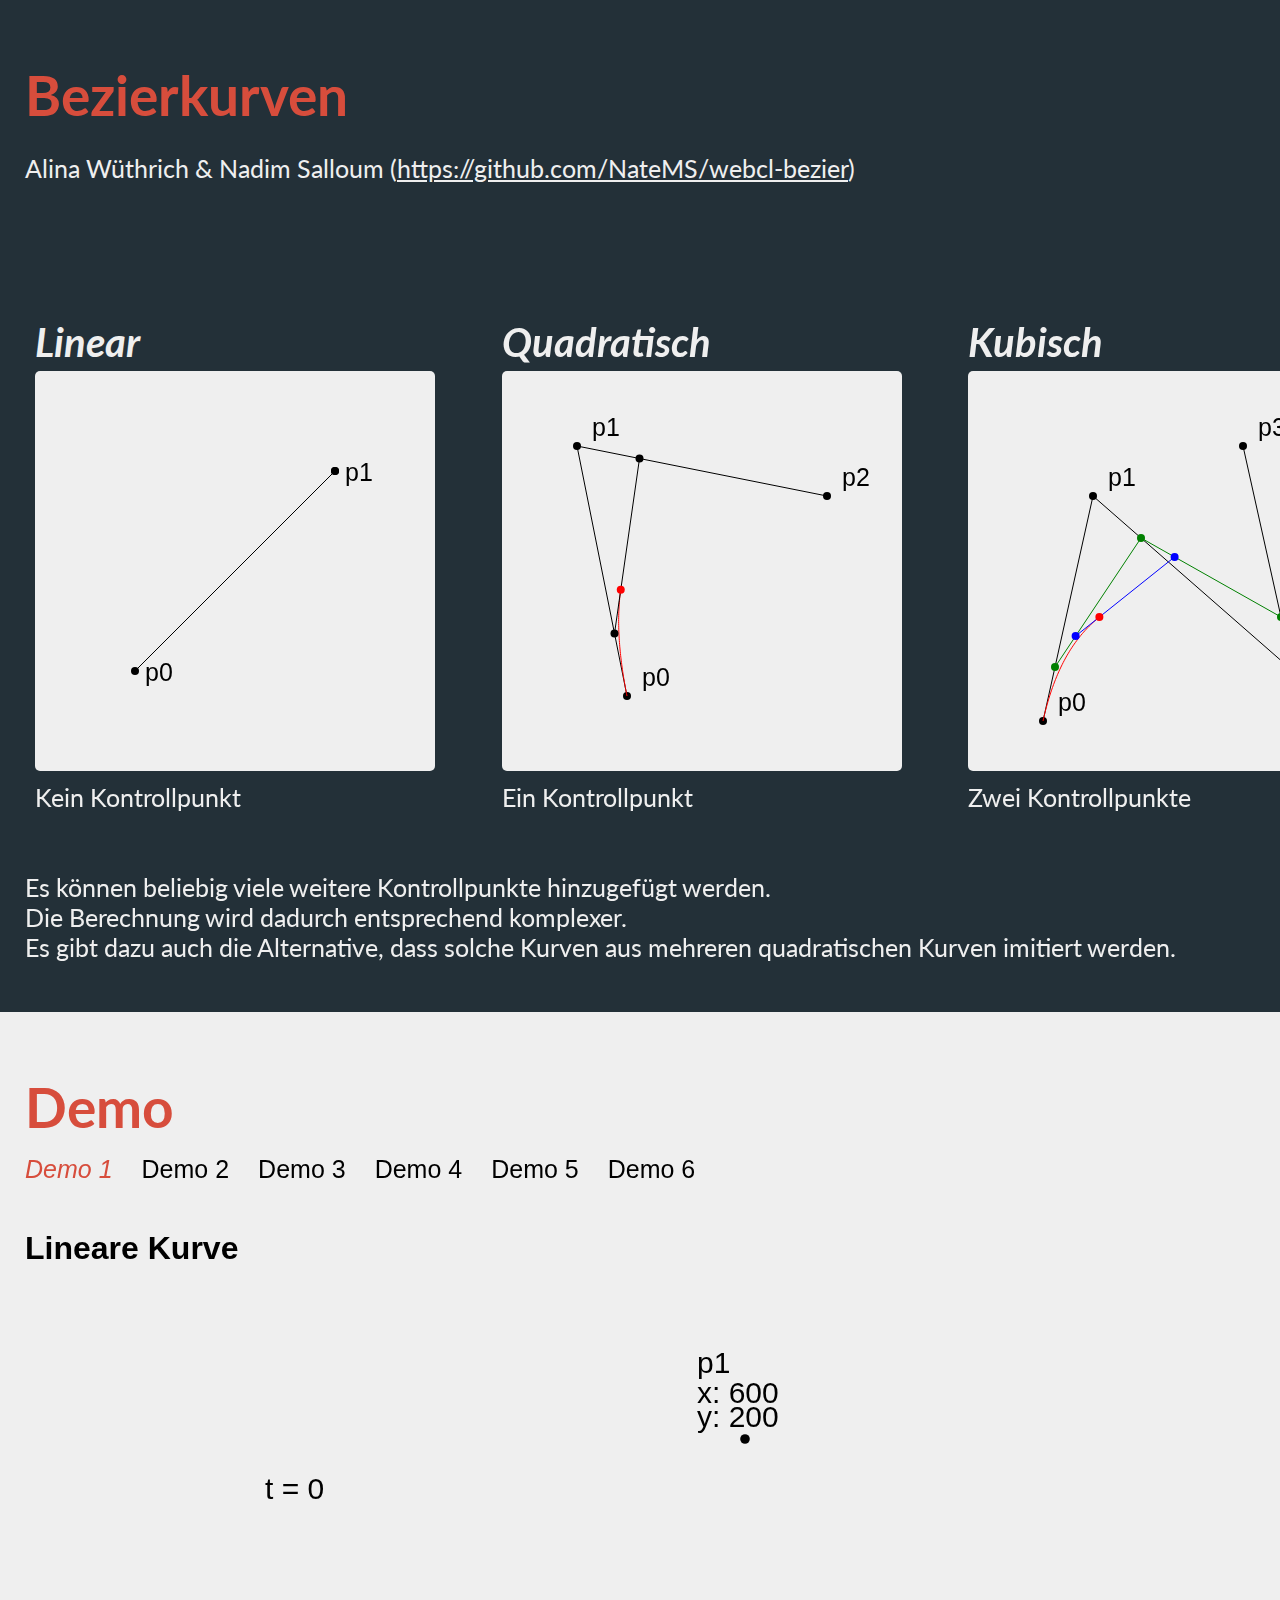
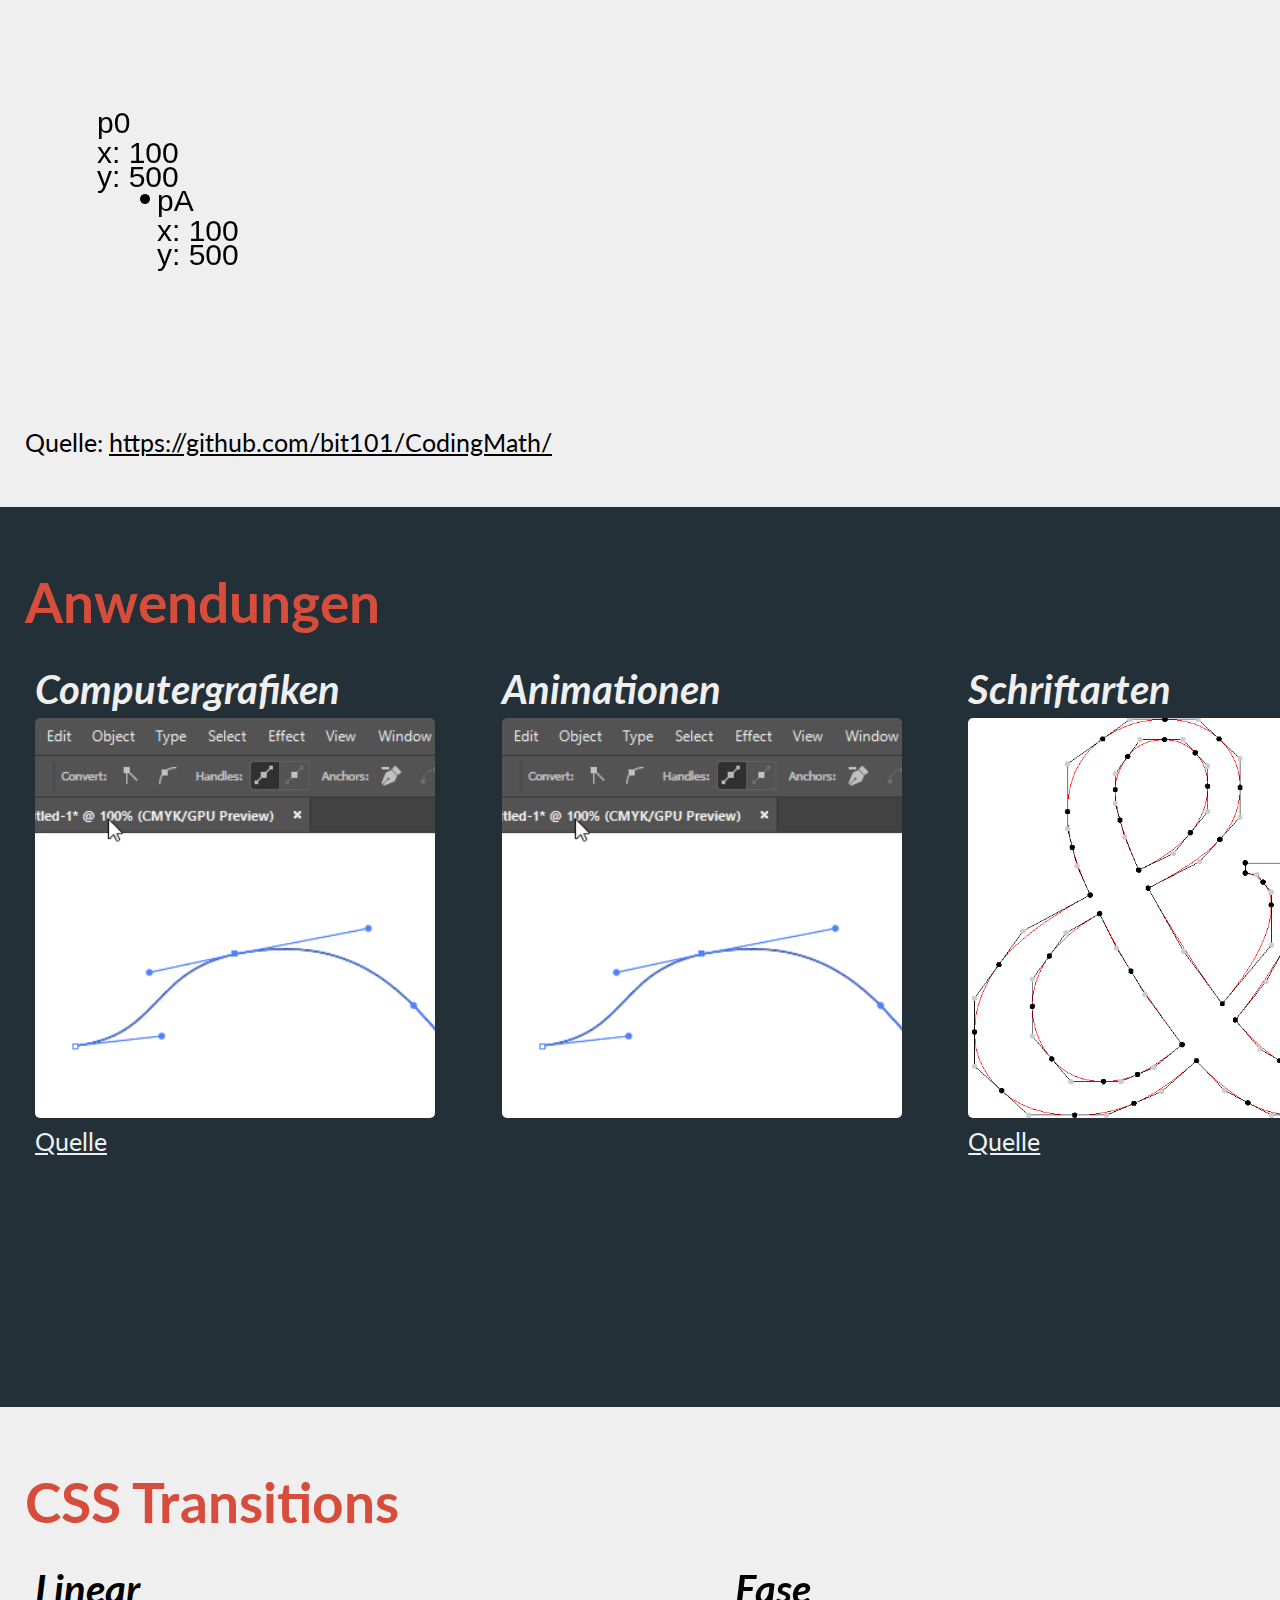
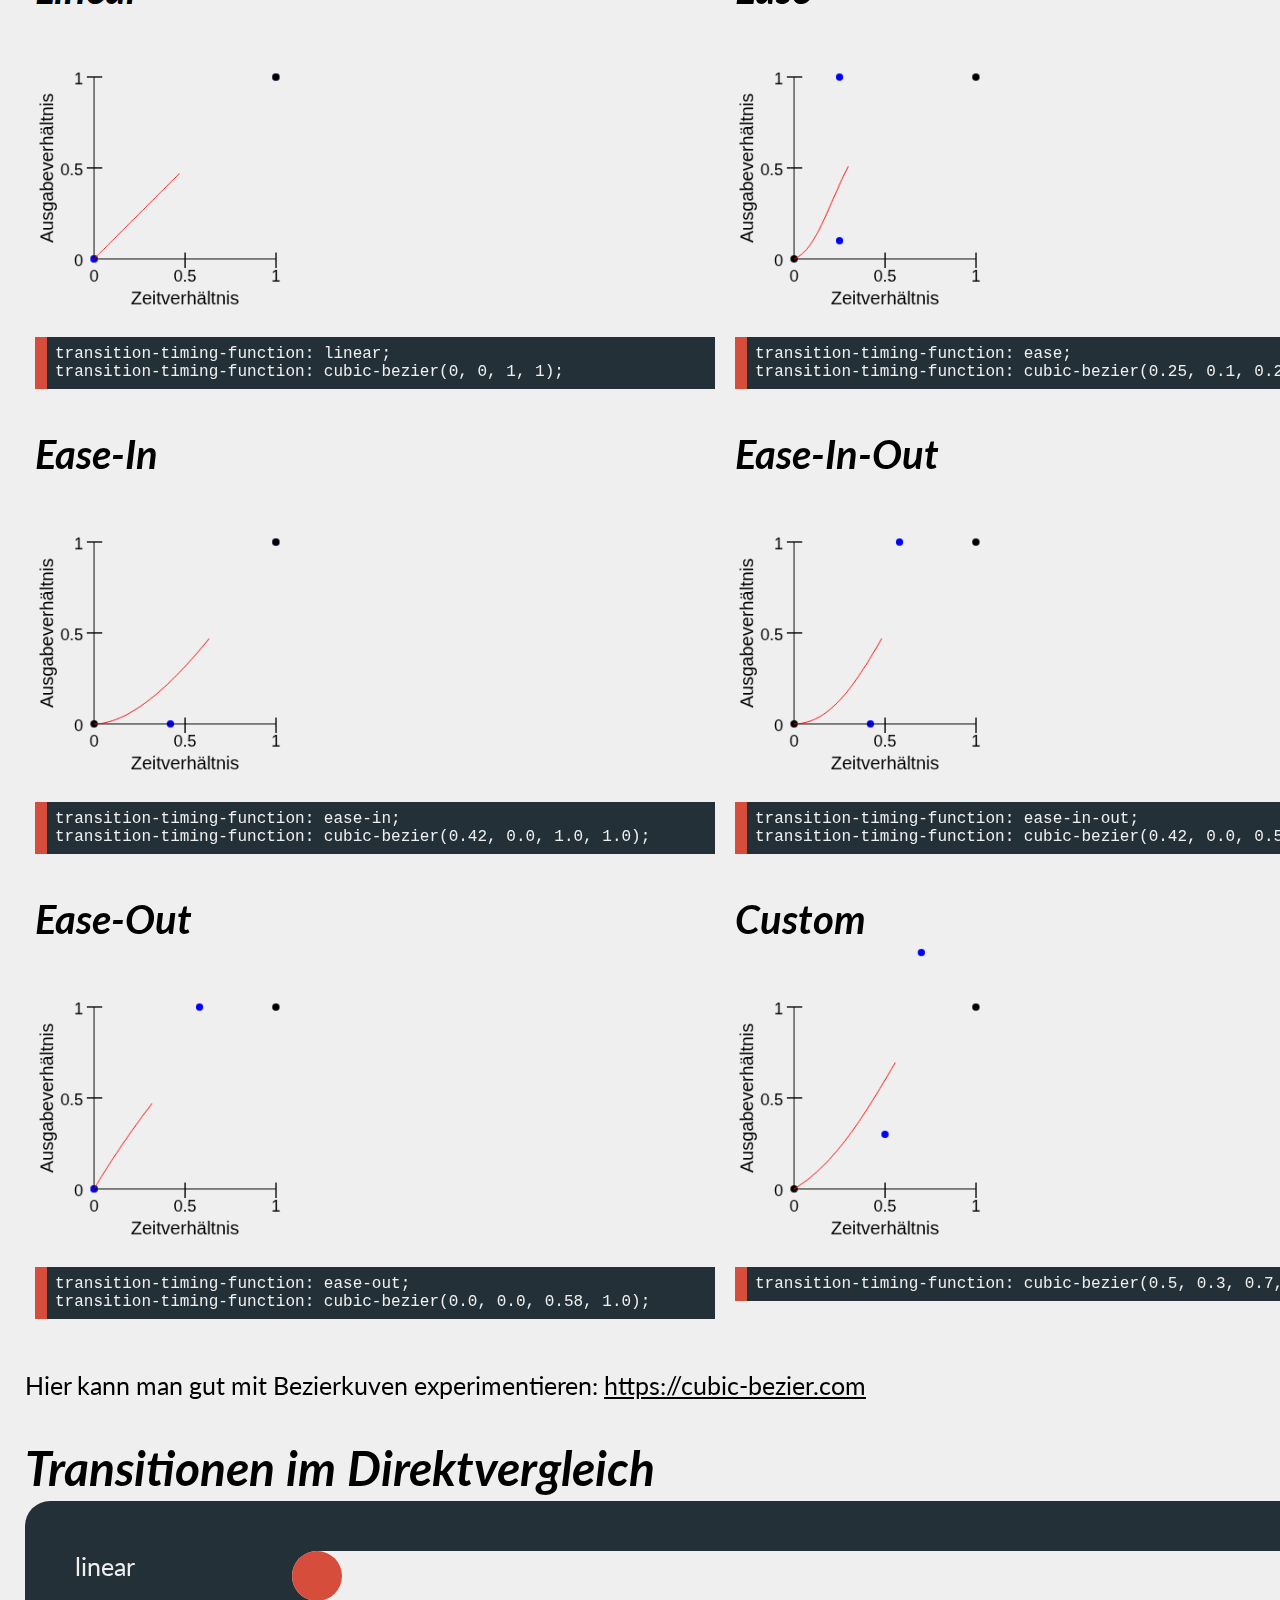
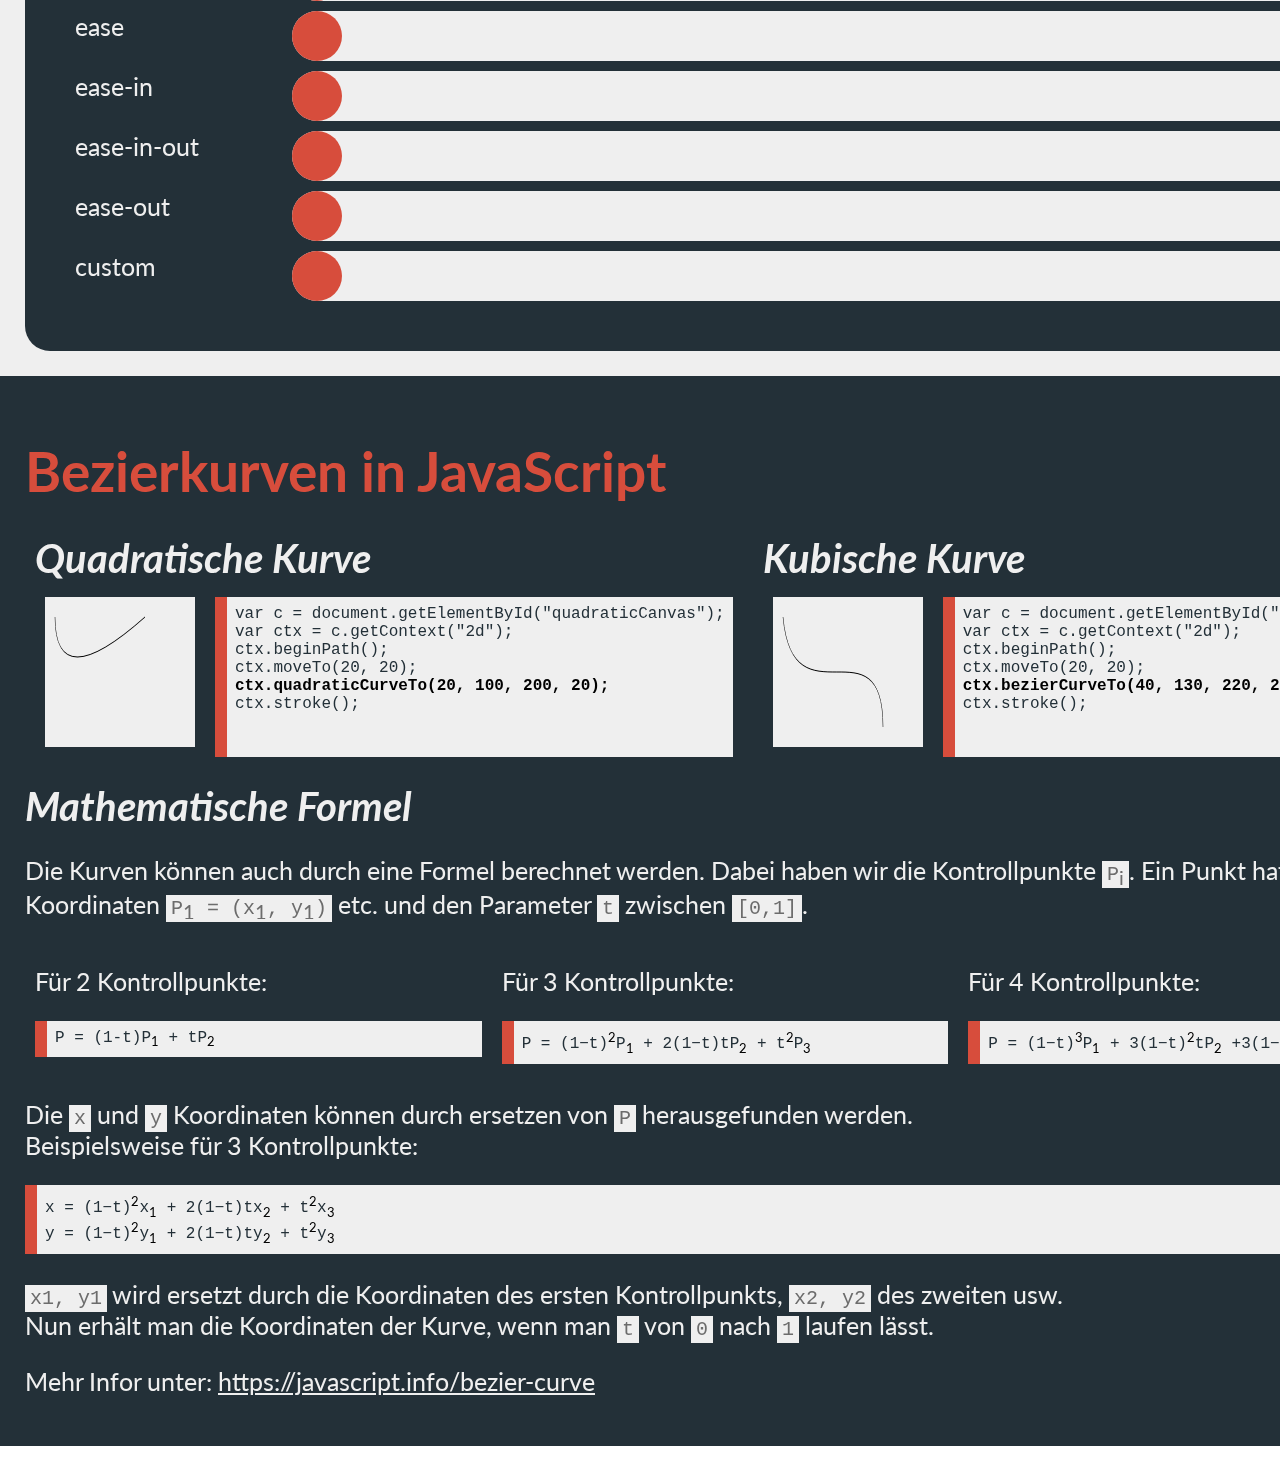
==== index.html @ ac75ff52 "update style" ====
<!DOCTYPE html>
<html lang="en">

<head>
    <meta charset="UTF-8">
    <meta name="viewport" content="width=device-width, initial-scale=1.0">
    <title>Bezierkurven</title>
    <script type="text/javascript" src="iframes/utils.js"></script>
    <script type="text/javascript" src="index.js"></script>
    <link href="https://fonts.googleapis.com/css2?family=Lato:ital,wght@0,400;0,700;0,900;1,400;1,700&display=swap" rel="stylesheet">
    <link rel="stylesheet" href="style.css">
</head>

<body>
    <div class="page pg-dark">
        <div class="content">
            <h1>Bezierkurven</h1>
            <p>Alina Wüthrich & Nadim Salloum (<a href="https://github.com/NateMS/webcl-bezier">https://github.com/NateMS/webcl-bezier</a>)</p>
            <br><br><br><br><br>
            <div class="grid-wrapper grid-3">
                <div class="grid-item">
                    <h3>Linear</h3>
                    <iframe id="linear" src="./iframes/linear.html" frameborder="0"></iframe>
                    <p>Kein Kontrollpunkt</p>
                </div>
                <div class="grid-item">
                    <h3>Quadratisch</h3>
                    <iframe id="quadratic" src="./iframes/quadratic.html" frameborder="0"></iframe>
                    <p>Ein Kontrollpunkt</p>
                </div>
                <div class="grid-item">
                    <h3>Kubisch</h3>
                    <iframe id="cubic" src="./iframes/cubic.html" frameborder="0"></iframe>
                    <p>Zwei Kontrollpunkte</p>
                </div>
            </div>
            <p>Es können beliebig viele weitere Kontrollpunkte hinzugefügt werden.
                <br>Die Berechnung wird dadurch entsprechend komplexer.
                <br>Es gibt dazu auch die Alternative, dass solche Kurven aus mehreren quadratischen Kurven imitiert werden. </p>
        </div>
    </div>

    <div class="page pg-light" id="demo">
        <div class="content">
            <h1>Demo</h1>
            <ul id="navigation">
                <li><a class="framelink active" href="#demo" data-src="./iframes/demo1.html">Demo 1</a></li>
                <li><a class="framelink" href="#demo" data-src="./iframes/demo2.html">Demo 2</a></li>
                <li><a class="framelink" href="#demo" data-src="./iframes/demo3.html">Demo 3</a></li>
                <li><a class="framelink" href="#demo" data-src="./iframes/demo4.html">Demo 4</a></li>
                <li><a class="framelink" href="#demo" data-src="./iframes/demo5.html">Demo 5</a></li>
                <li><a class="framelink" href="#demo" data-src="./iframes/demo6.html">Demo 6</a></li>
            </ul>
            <iframe id="iframe" src="./iframes/demo1.html" frameborder="0"></iframe>
            <p>Quelle: <a href="https://github.com/bit101/CodingMath/">https://github.com/bit101/CodingMath/</a></p>
        </div>
    </div>

    <div class="page pg-dark">
        <div class="content">
            <h1>Anwendungen</h1>
            <div class="grid-wrapper grid-3">
                <div class="grid-item">
                    <h3>Computergrafiken</h3>
                    <div class="img" style="background-image: url('img/computergraphics.gif');"> </div>
                    <p><a href="https://graphicdesign.stackexchange.com/questions/115964/bezier-curve-handle-control-in-illustrator">Quelle</a></p>
                </div>
                <div class="grid-item">
                    <h3>Animationen</h3>
                    <div class="img" style="background-image: url('img/computergraphics.gif');"></div>
                </div>
                <div class="grid-item">
                    <h3>Schriftarten</h3>
                    <div class="img" style="background-image: url('img/font.png');"></div>
                    </span>
                    <p><a href="https://math.stackexchange.com/questions/2576260/b%C3%A9zier-curves-a-detailed-explanation-of-how-draw-a-letter">Quelle</a></p>
                </div>
            </div>
        </div>
    </div>

    <div class="page pg-light">
        <div class="content">
            <h1>CSS Transitions</h1>
            <div class="grid-wrapper grid-2">
                <div class="grid-item">
                    <h3>Linear</h3>
                    <div>
                        <canvas id="canvas-linear"></canvas>
                        <pre>transition-timing-function: linear;
transition-timing-function: cubic-bezier(0, 0, 1, 1);</pre>
                    </div>
                </div>
                <div class="grid-item">
                    <h3>Ease</h3>
                    <div>
                        <canvas id="canvas-ease"></canvas>
                        <pre>transition-timing-function: ease;
transition-timing-function: cubic-bezier(0.25, 0.1, 0.25, 1);</pre>
                    </div>
                </div>
                <div class="grid-item">
                    <h3>Ease-In</h3>
                    <div>
                        <canvas id="canvas-ease-in"></canvas>
                        <pre>transition-timing-function: ease-in;
transition-timing-function: cubic-bezier(0.42, 0.0, 1.0, 1.0);</pre>
                    </div>
                </div>
                <div class="grid-item">
                    <h3>Ease-In-Out</h3>
                    <div>
                        <canvas id="canvas-ease-in-out"></canvas>
                        <pre>transition-timing-function: ease-in-out;
transition-timing-function: cubic-bezier(0.42, 0.0, 0.58, 1.0);</pre>
                    </div>
                </div>
                <div class="grid-item">
                    <h3>Ease-Out</h3>
                    <div>
                        <canvas id="canvas-ease-out"></canvas>
                        <pre>transition-timing-function: ease-out;
transition-timing-function: cubic-bezier(0.0, 0.0, 0.58, 1.0);</pre>
                    </div>
                </div>
                <div class="grid-item">
                    <h3>Custom</h3>
                    <div>
                        <canvas id="canvas-custom"></canvas>
                        <pre>transition-timing-function: cubic-bezier(0.5, 0.3, 0.7, 1.3);</pre>
                    </div>
                </div>
            </div>
            <p>Hier kann man gut mit Bezierkuven experimentieren: <a href="https://cubic-bezier.com">https://cubic-bezier.com</a></p>
            <div class="transitions-wrapper">
                <h2>Transitionen im Direktvergleich</h2>
                <div class="transition-boxes">
                    <div>
                        <p>linear</p>
                        <div>
                            <div class="animated-box" id="box-linear"></div>
                        </div>

                    </div>
                    <div>
                        <p>ease</p>
                        <div>
                            <div class="animated-box" id="box-ease"></div>
                        </div>

                    </div>
                    <div>
                        <p>ease-in</p>
                        <div>
                            <div class="animated-box" id="box-ease-in"></div>
                        </div>
                    </div>
                    <div>
                        <p>ease-in-out</p>
                        <div>
                            <div class="animated-box" id="box-ease-in-out"></div>
                        </div>

                    </div>
                    <div>
                        <p>ease-out</p>
                        <div>
                            <div class="animated-box" id="box-ease-out"></div>
                        </div>
                    </div>
                    <div>
                        <p>custom</p>
                        <div>
                            <div class="animated-box" id="box-custom"></div>
                        </div>
                    </div>
                </div>
            </div>
        </div>
    </div>

    <div class="page pg-dark">
        <div class="content">
            <h1>Bezierkurven in JavaScript</h1>
            <div class="grid-wrapper grid-2">
                <div class="grid-item">
                    <h3>Quadratische Kurve</h3>
                    <div class="grid-wrapper grid-2-one-to-three">
                        <div class="grid-item">
                            <canvas id="quadraticCanvas"></canvas>
                        </div>
                        <div class="grid-item">
                            <pre>var c = document.getElementById("quadraticCanvas");
var ctx = c.getContext("2d");
ctx.beginPath();
ctx.moveTo(20, 20);
<b>ctx.quadraticCurveTo(20, 100, 200, 20);</b>
ctx.stroke();
 
 
</pre>
                        </div>
                    </div>
                </div>
                <div class="grid-item">
                    <h3>Kubische Kurve</h3>
                    <div class="grid-wrapper grid-2-one-to-three">
                        <div class="grid-item">
                            <canvas id="cubicCanvas"></canvas>
                        </div>
                        <div class="grid-item">
                            <pre>var c = document.getElementById("cubicCanvas");
var ctx = c.getContext("2d");
ctx.beginPath();
ctx.moveTo(20, 20);
<b>ctx.bezierCurveTo(40, 130, 220, 20, 220, 130);</b>
ctx.stroke();
 
 
</pre>
                        </div>
                    </div>
                </div>
            </div>
            <h3>Mathematische Formel</h3>
            <p>Die Kurven können auch durch eine Formel berechnet werden. Dabei haben wir die Kontrollpunkte <code>P<sub>i</sub></code>. Ein Punkt hat jeweils die Koordinaten <code>P<sub>1</sub> = (x<sub>1</sub>, y<sub>1</sub>)</code> etc. und den Parameter
                <code>t</code> zwischen <code>[0,1]</code>.<br>
            </p>
            <div class="grid-wrapper grid-3">
                <div class="grid-item">
                    <p>Für 2 Kontrollpunkte:</p>
                    <pre>P = (1-t)P<sub>1</sub> + tP<sub>2</sub></pre>
                </div>
                <div class="grid-item">
                    <p>Für 3 Kontrollpunkte:</p>
                    <pre>P = (1−t)<sup>2</sup>P<sub>1</sub> + 2(1−t)tP<sub>2</sub> + t<sup>2</sup>P<sub>3</sub></pre>
                </div>
                <div class="grid-item">
                    <p>Für 4 Kontrollpunkte:</p>
                    <pre>P = (1−t)<sup>3</sup>P<sub>1</sub> + 3(1−t)<sup>2</sup>tP<sub>2</sub> +3(1−t)t<sup>2</sup>P<sub>3</sub> + t<sup>3</sup>P<sub>4</sub></pre>
                </div>
            </div>
            <p>Die <code>x</code> und <code>y</code> Koordinaten können durch ersetzen von <code>P</code> herausgefunden werden.<br> Beispielsweise für 3 Kontrollpunkte:</p>
            <pre>x = (1−t)<sup>2</sup>x<sub>1</sub> + 2(1−t)tx<sub>2</sub> + t<sup>2</sup>x<sub>3</sub>
y = (1−t)<sup>2</sup>y<sub>1</sub> + 2(1−t)ty<sub>2</sub> + t<sup>2</sup>y<sub>3</sub></pre>
            <p><code>x1, y1</code> wird ersetzt durch die Koordinaten des ersten Kontrollpunkts, <code>x2, y2</code> des zweiten usw.<br> Nun erhält man die Koordinaten der Kurve, wenn man <code>t</code> von <code>0</code> nach <code>1</code> laufen lässt.</p>
            <p>Mehr Infor unter: <a href="https://javascript.info/bezier-curve">https://javascript.info/bezier-curve</a></p>
        </div>
    </div>
</body>

</html>
---- style.css ----
* {
    font-family: 'Lato', Helvetica, sans-serif;
    color: black;
    box-sizing: border-box;
}

html,
body {
    margin: 0;
    padding: 0;
}

canvas {
    height: 300px;
    width: 300px;
}

.grid-wrapper {
    display: grid;
}

.grid-3 {
    grid-template-columns: 1fr 1fr 1fr;
}

.grid-2 {
    grid-template-columns: 1fr 1fr;
}

.grid-2-one-to-three {
    grid-template-columns: 1fr 3fr;
}

.grid-item {
    margin: 10px;
}

.grid-item>pre {
    margin: 0;
}

.grid-item p {
    margin-top: 8px;
}

.grid-item .img {
    width: 400px;
    height: 400px;
    border-radius: 5px;
    background: no-repeat center center;
    -webkit-background-size: cover;
    -moz-background-size: cover;
    -o-background-size: cover;
    background-size: cover;
}

.grid-item iframe {
    width: 400px;
    height: 400px;
    background-color: #EFEFEF;
    border-radius: 5px;
}

.grid-item canvas {
    background-color: #EFEFEF
}

#quadraticCanvas,
#cubicCanvas {
    width: 150px;
    height: 150px;
}

#iframe {
    width: 100%;
    height: 800px;
    overflow: hidden;
    margin: 0;
    padding: 0;
}

p,
a {
    font-size: 25px;
}

h1 {
    font-size: 55px;
    color: #D74D3C;
    margin-bottom: 15px;
}

h2 {
    font-size: 48px;
    margin-bottom: 5px;
    font-style: italic;
}

h3 {
    font-size: 40px;
    margin: 5px 0;
    font-style: italic;
}

pre {
    font-family: monospace;
    display: block;
    background-color: #233038;
    color: #EFEFEF;
    padding: 8px;
    border-left: 12px solid #D74D3C;
    font-size: 16px;
}

code {
    font-family: monospace;
    background-color: #233038;
    color: #EFEFEF;
    padding: 2px 5px;
}

pre b {
    font-family: monospace;
}

.pg-dark pre,
.pg-dark code {
    color: #233038;
    background-color: #EFEFEF;
}

.pg-dark code,
.pg-dark code sub {
    color: #6c6c6c;
    font-size: 20px;
}

#navigation a {
    font-family: Arial, Helvetica, sans-serif;
    color: black;
    text-decoration: none;
    padding: 10px 25px;
}

#navigation a.active {
    color: #D74D3C;
    font-style: italic;
    transition: all 0.2s;
}

#navigation a:first-child {
    padding-left: 0;
}

li {
    list-style-type: none;
    display: inline-block;
    padding: 0;
    margin: 0;
}

ul {
    padding: 0;
    margin: 15px 0;
}

.page {
    min-height: 100vh;
    padding: 25px;
}

.content {
    margin: 0 auto;
    width: 1400px;
}

.pg-light {
    background-color: #EFEFEF;
    color: #233038;
}

.pg-dark {
    background-color: #233038;
    color: #EFEFEF;
}

.pg-dark a,
.pg-dark p,
.pg-dark h2,
.pg-dark h3 {
    color: #EFEFEF;
}

.transition-boxes {
    margin: 0 auto;
    background-color: #233038;
    padding: 50px;
    border-radius: 25px;
}

.transition-boxes>div {
    display: grid;
    grid-template-columns: 1fr 5fr;
    margin-bottom: 10px;
    box-sizing: border-box;
}

.transition-boxes>div:last-child {
    margin-bottom: 0;
}

.transition-boxes>div>div {
    border-radius: 50px;
    background-color: #efefef;
    box-sizing: border-box;
    padding-right: 50px;
}

.transition-boxes p {
    color: #efefef;
    margin: 0;
    padding: 0;
}

.transition-boxes .animated-box {
    background-color: #D74D3C;
    position: relative;
    width: 50px;
    height: 50px;
    animation-name: slide;
    animation-duration: 3s;
    animation-iteration-count: infinite;
    animation-direction: alternate;
    box-sizing: border-box;
    border-radius: 50px;
}

@keyframes slide {
    from {
        left: 0;
    }
    to {
        left: 100%;
    }
}

#box-linear {
    animation-timing-function: linear;
}

#box-ease {
    animation-timing-function: ease;
}

#box-ease-in {
    animation-timing-function: ease-in;
}

#box-ease-in-out {
    animation-timing-function: ease-in-out;
}

#box-ease-out {
    animation-timing-function: ease-out;
}

#box-custom {
    animation-timing-function: cubic-bezier(0.5, 0.3, 0.7, 1.3);
}
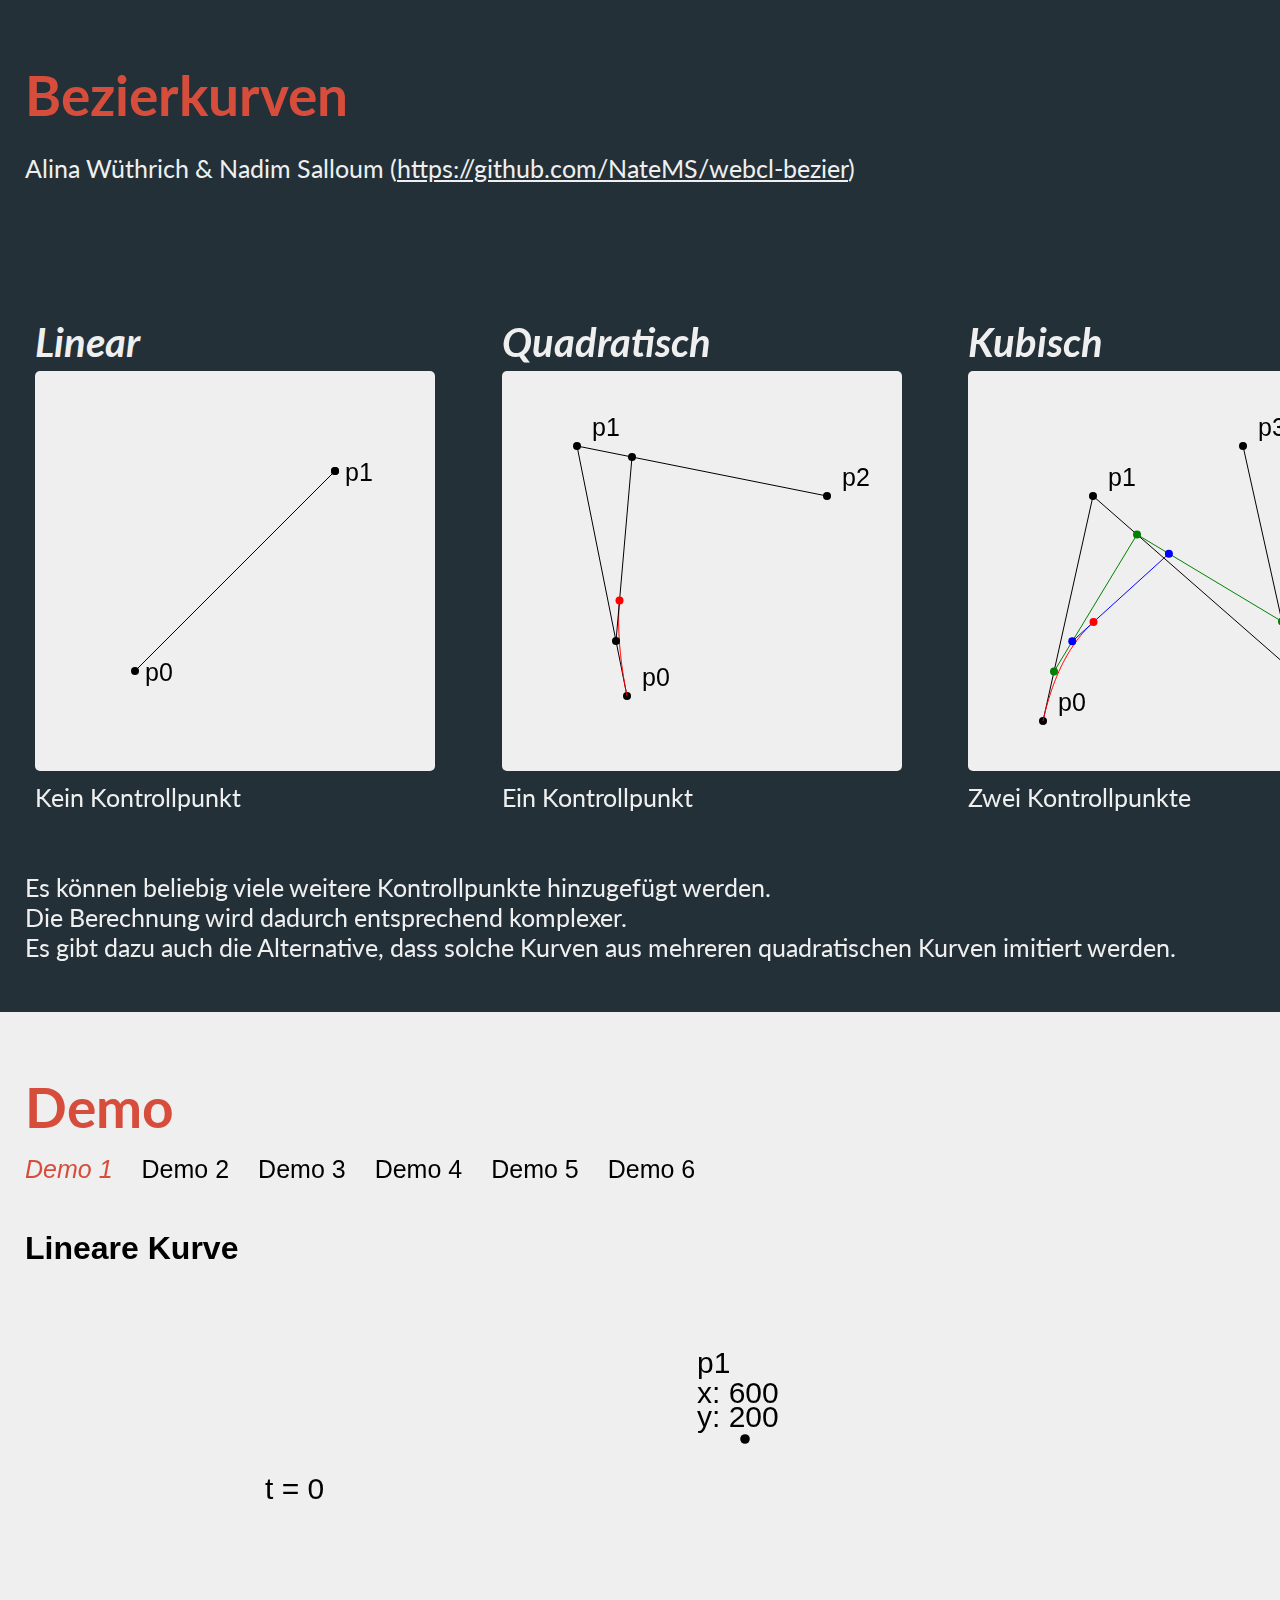
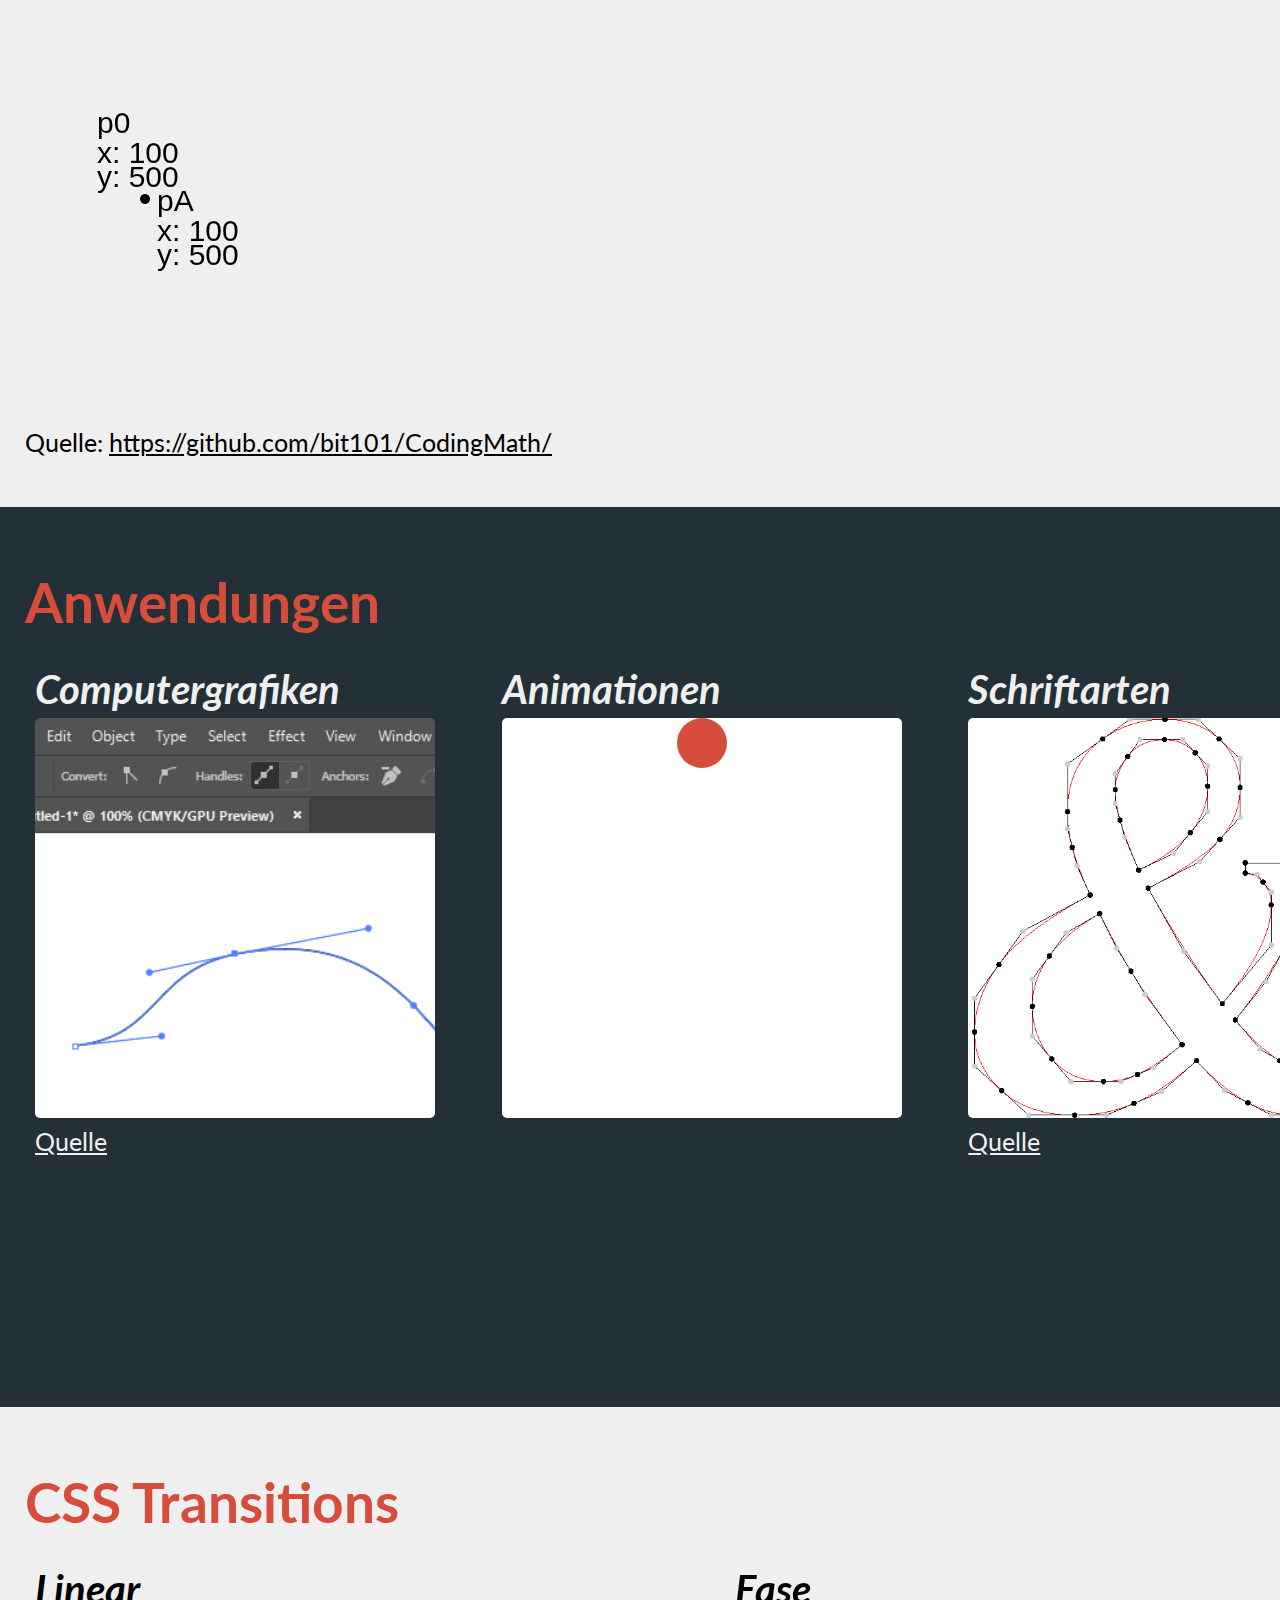
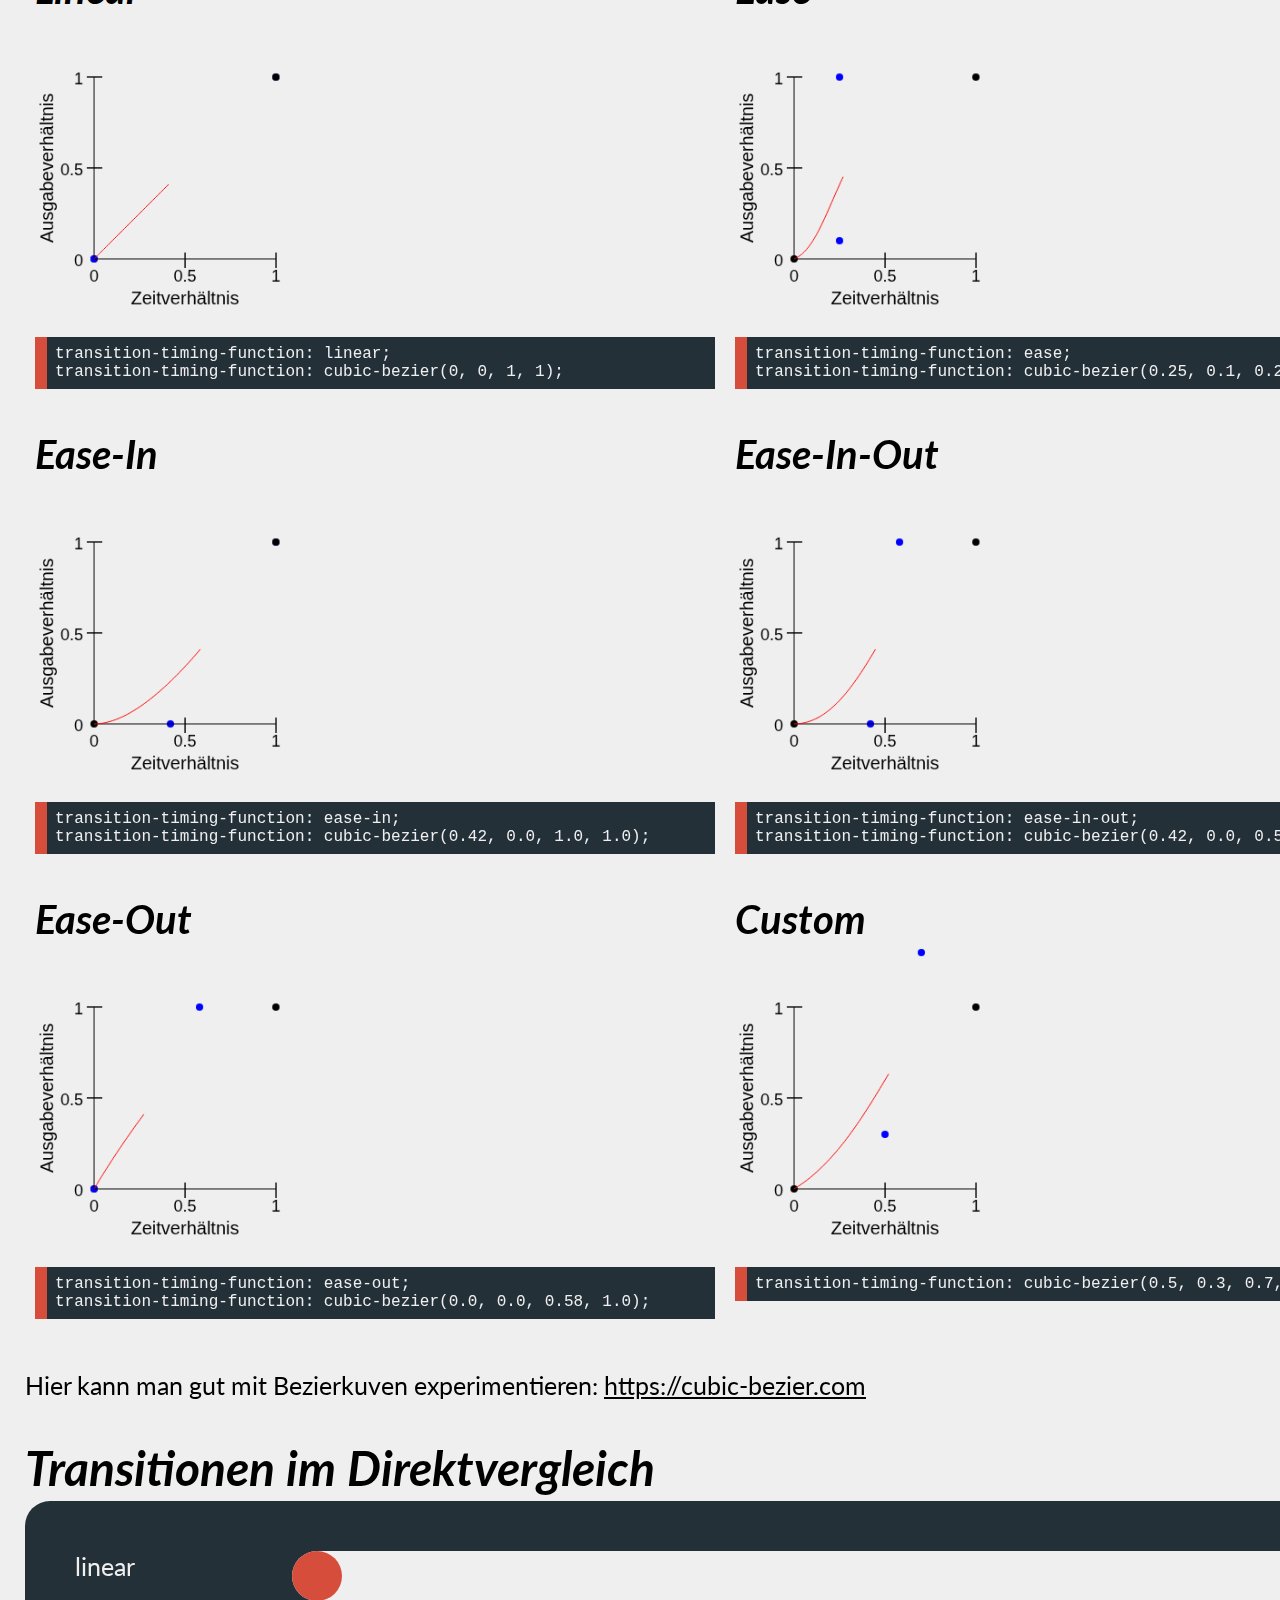
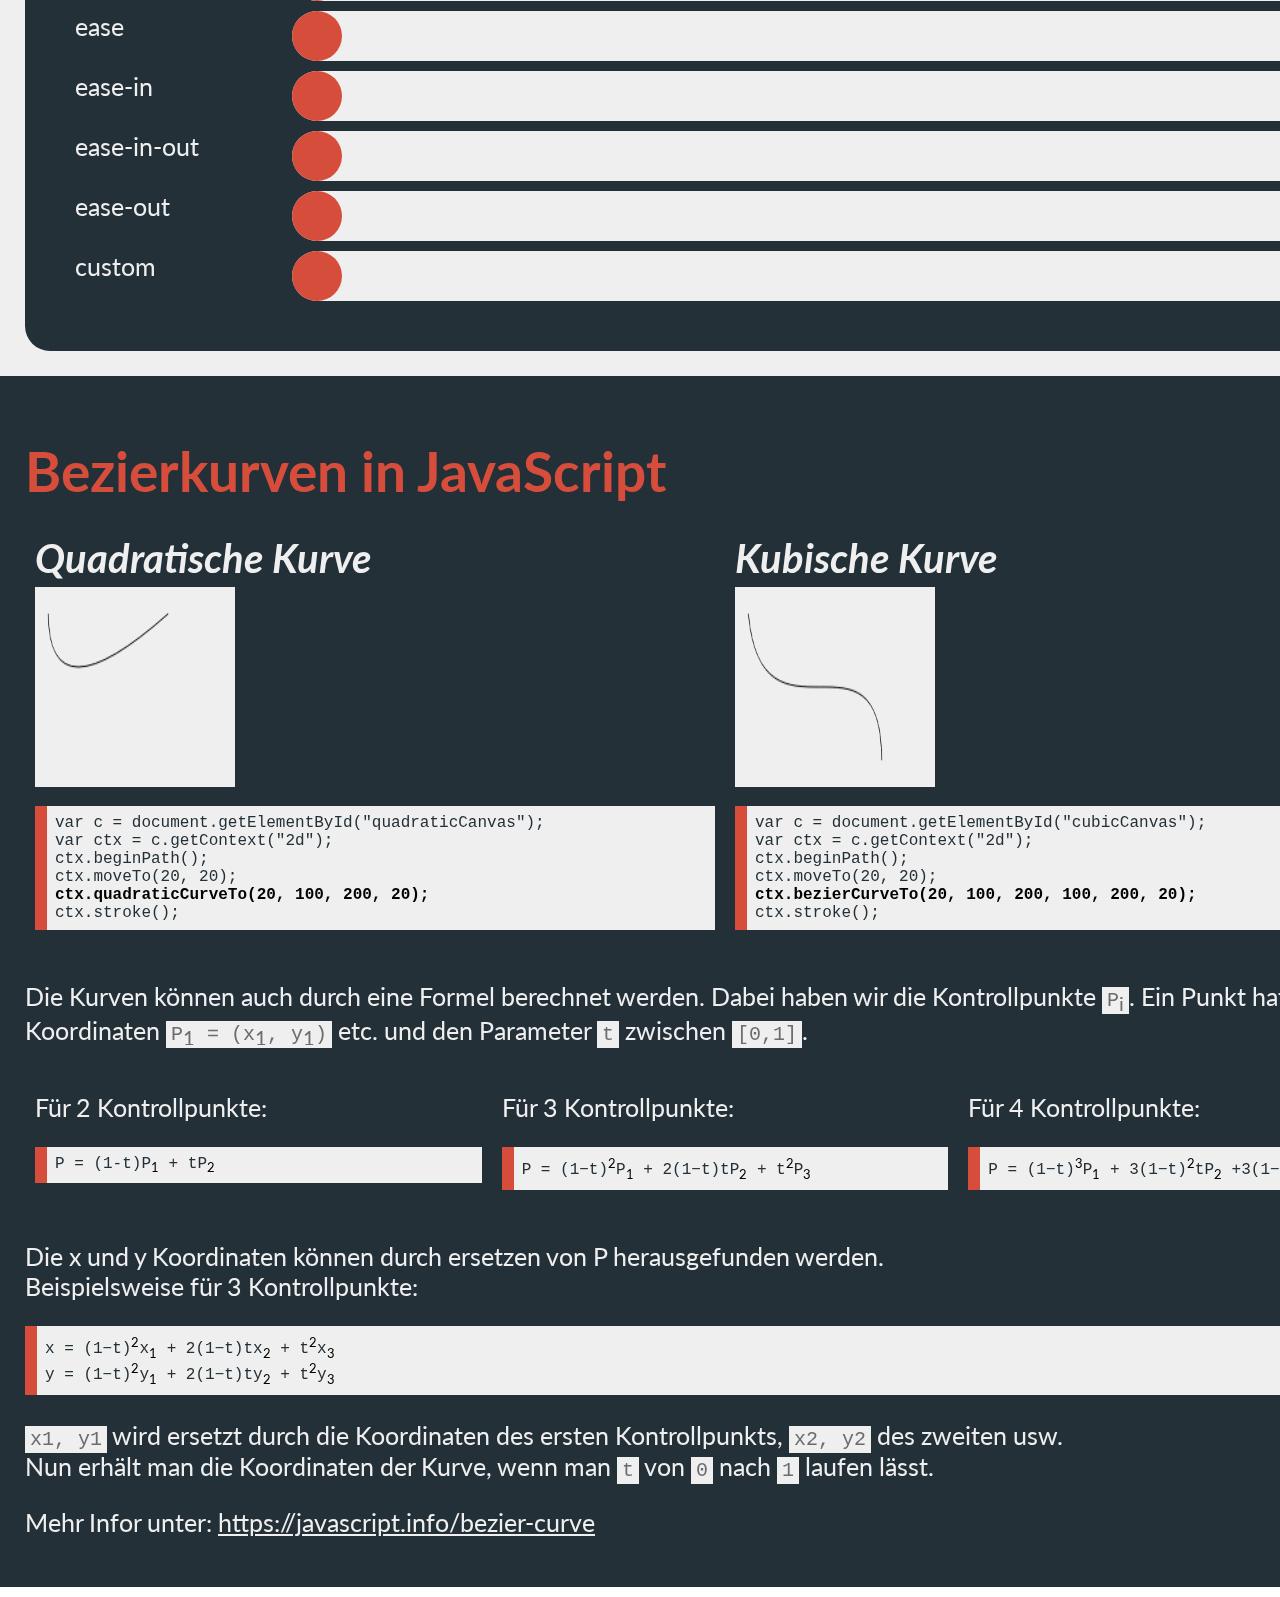
==== commit 704a1a3d: "add animated ball" ====
--- a/index.html
+++ b/index.html
@@ -67,7 +67,9 @@
                 </div>
                 <div class="grid-item">
                     <h3>Animationen</h3>
-                    <div class="img" style="background-image: url('img/computergraphics.gif');"></div>
+                    <div class="img" style="background-color: white">
+                        <div class="animated-ball"></div>
+                    </div>
                 </div>
                 <div class="grid-item">
                     <h3>Schriftarten</h3>
@@ -185,44 +187,25 @@
             <div class="grid-wrapper grid-2">
                 <div class="grid-item">
                     <h3>Quadratische Kurve</h3>
-                    <div class="grid-wrapper grid-2-one-to-three">
-                        <div class="grid-item">
-                            <canvas id="quadraticCanvas"></canvas>
-                        </div>
-                        <div class="grid-item">
-                            <pre>var c = document.getElementById("quadraticCanvas");
+                    <canvas id="quadraticCanvas"></canvas>
+                    <pre>var c = document.getElementById("quadraticCanvas");
 var ctx = c.getContext("2d");
 ctx.beginPath();
 ctx.moveTo(20, 20);
 <b>ctx.quadraticCurveTo(20, 100, 200, 20);</b>
-ctx.stroke();
- 
- 
-</pre>
-                        </div>
-                    </div>
+ctx.stroke();</pre>
                 </div>
                 <div class="grid-item">
                     <h3>Kubische Kurve</h3>
-                    <div class="grid-wrapper grid-2-one-to-three">
-                        <div class="grid-item">
-                            <canvas id="cubicCanvas"></canvas>
-                        </div>
-                        <div class="grid-item">
-                            <pre>var c = document.getElementById("cubicCanvas");
+                    <canvas id="cubicCanvas"></canvas>
+                    <pre>var c = document.getElementById("cubicCanvas");
 var ctx = c.getContext("2d");
 ctx.beginPath();
 ctx.moveTo(20, 20);
-<b>ctx.bezierCurveTo(40, 130, 220, 20, 220, 130);</b>
-ctx.stroke();
- 
- 
-</pre>
-                        </div>
-                    </div>
-                </div>
-            </div>
-            <h3>Mathematische Formel</h3>
+<b>ctx.bezierCurveTo(20, 100, 200, 100, 200, 20);</b>
+ctx.stroke();</pre>
+                </div>
+            </div>
             <p>Die Kurven können auch durch eine Formel berechnet werden. Dabei haben wir die Kontrollpunkte <code>P<sub>i</sub></code>. Ein Punkt hat jeweils die Koordinaten <code>P<sub>1</sub> = (x<sub>1</sub>, y<sub>1</sub>)</code> etc. und den Parameter
                 <code>t</code> zwischen <code>[0,1]</code>.<br>
             </p>
@@ -240,7 +223,7 @@
                     <pre>P = (1−t)<sup>3</sup>P<sub>1</sub> + 3(1−t)<sup>2</sup>tP<sub>2</sub> +3(1−t)t<sup>2</sup>P<sub>3</sub> + t<sup>3</sup>P<sub>4</sub></pre>
                 </div>
             </div>
-            <p>Die <code>x</code> und <code>y</code> Koordinaten können durch ersetzen von <code>P</code> herausgefunden werden.<br> Beispielsweise für 3 Kontrollpunkte:</p>
+            <p>Die x und y Koordinaten können durch ersetzen von P herausgefunden werden.<br> Beispielsweise für 3 Kontrollpunkte:</p>
             <pre>x = (1−t)<sup>2</sup>x<sub>1</sub> + 2(1−t)tx<sub>2</sub> + t<sup>2</sup>x<sub>3</sub>
 y = (1−t)<sup>2</sup>y<sub>1</sub> + 2(1−t)ty<sub>2</sub> + t<sup>2</sup>y<sub>3</sub></pre>
             <p><code>x1, y1</code> wird ersetzt durch die Koordinaten des ersten Kontrollpunkts, <code>x2, y2</code> des zweiten usw.<br> Nun erhält man die Koordinaten der Kurve, wenn man <code>t</code> von <code>0</code> nach <code>1</code> laufen lässt.</p>
--- a/style.css
+++ b/style.css
@@ -27,16 +27,8 @@
     grid-template-columns: 1fr 1fr;
 }
 
-.grid-2-one-to-three {
-    grid-template-columns: 1fr 3fr;
-}
-
 .grid-item {
     margin: 10px;
-}
-
-.grid-item>pre {
-    margin: 0;
 }
 
 .grid-item p {
@@ -67,8 +59,8 @@
 
 #quadraticCanvas,
 #cubicCanvas {
-    width: 150px;
-    height: 150px;
+    width: 200px;
+    height: 200px;
 }
 
 #iframe {
@@ -266,4 +258,28 @@
 
 #box-custom {
     animation-timing-function: cubic-bezier(0.5, 0.3, 0.7, 1.3);
+}
+
+.animated-ball {
+    background-color: #D74D3C;
+    position: relative;
+    width: 50px;
+    height: 50px;
+    left: calc(50% - 25px);
+    animation-name: bounce;
+    animation-duration: 1s;
+    animation-iteration-count: infinite;
+    animation-direction: alternate;
+    box-sizing: border-box;
+    border-radius: 50px;
+    animation-timing-function: ease-out;
+}
+
+@keyframes bounce {
+    0% {
+        top: 350px;
+    }
+    100% {
+        top: 50px;
+    }
 }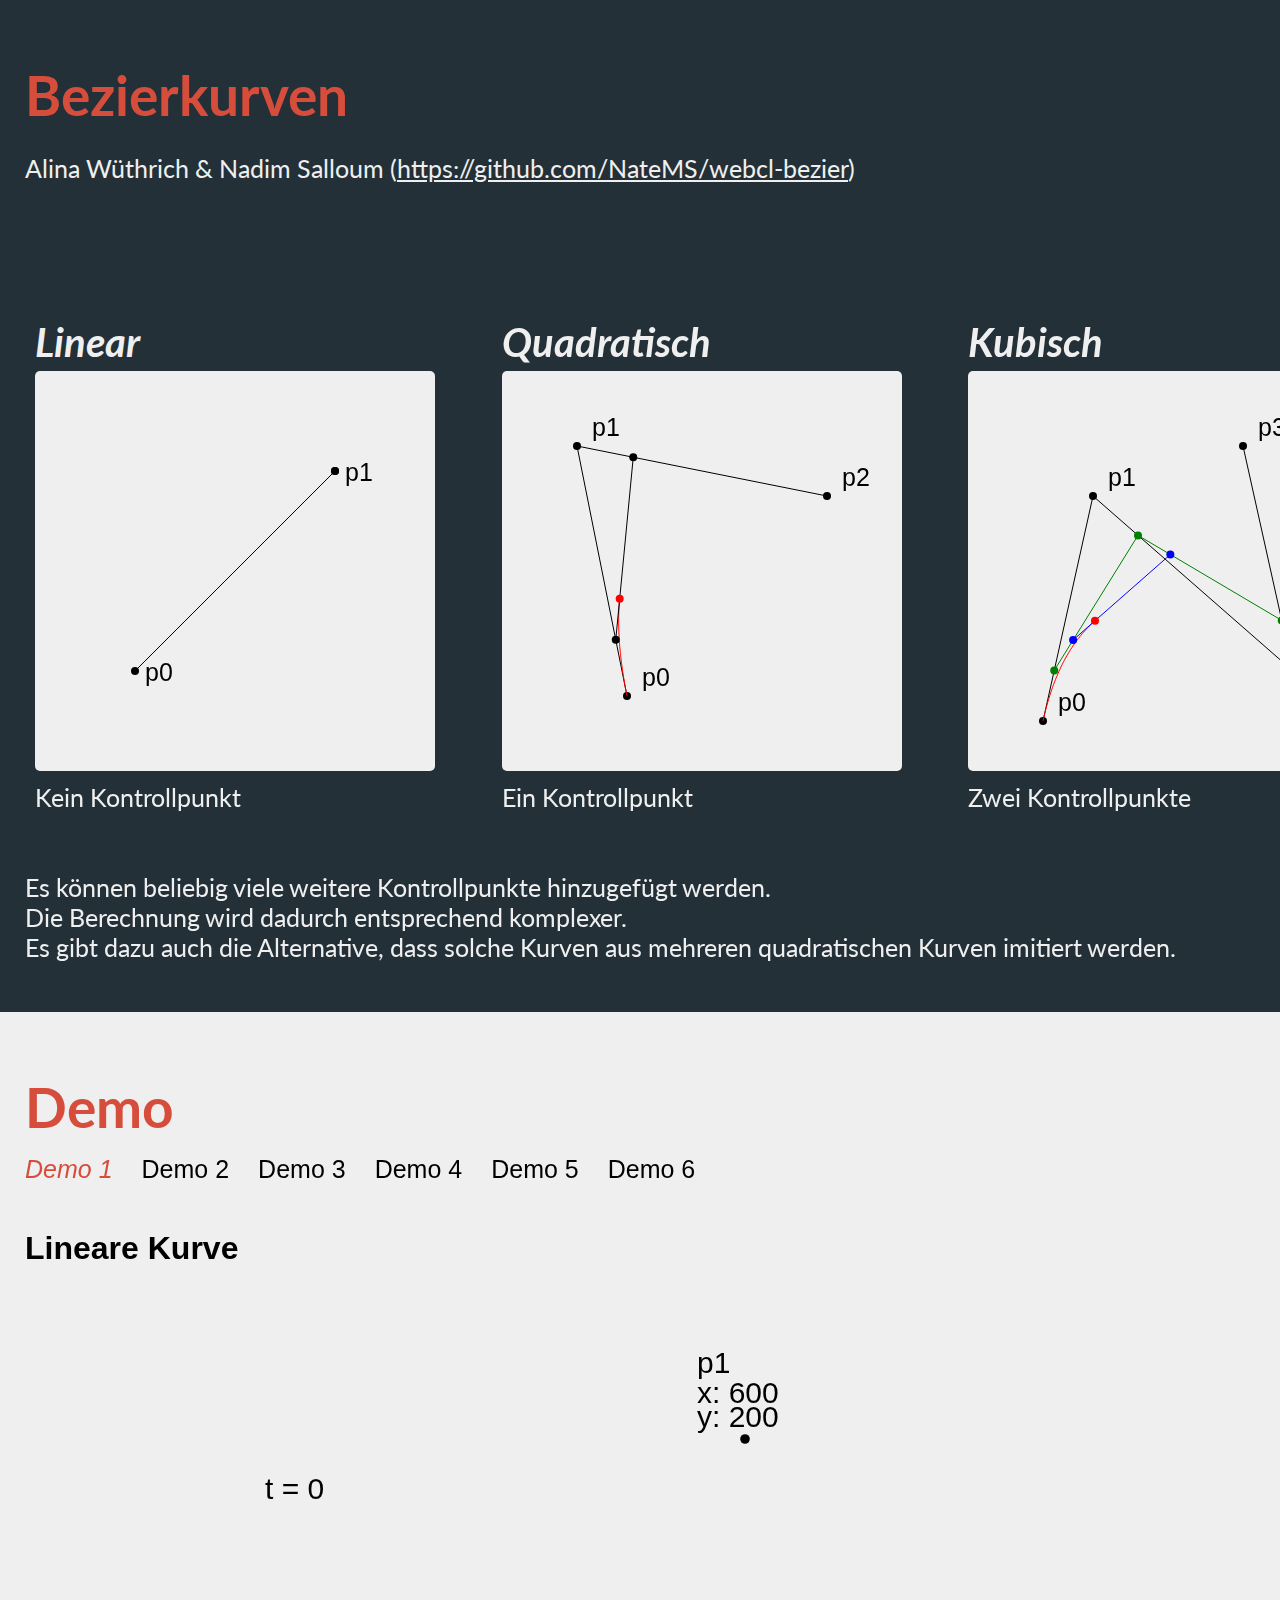
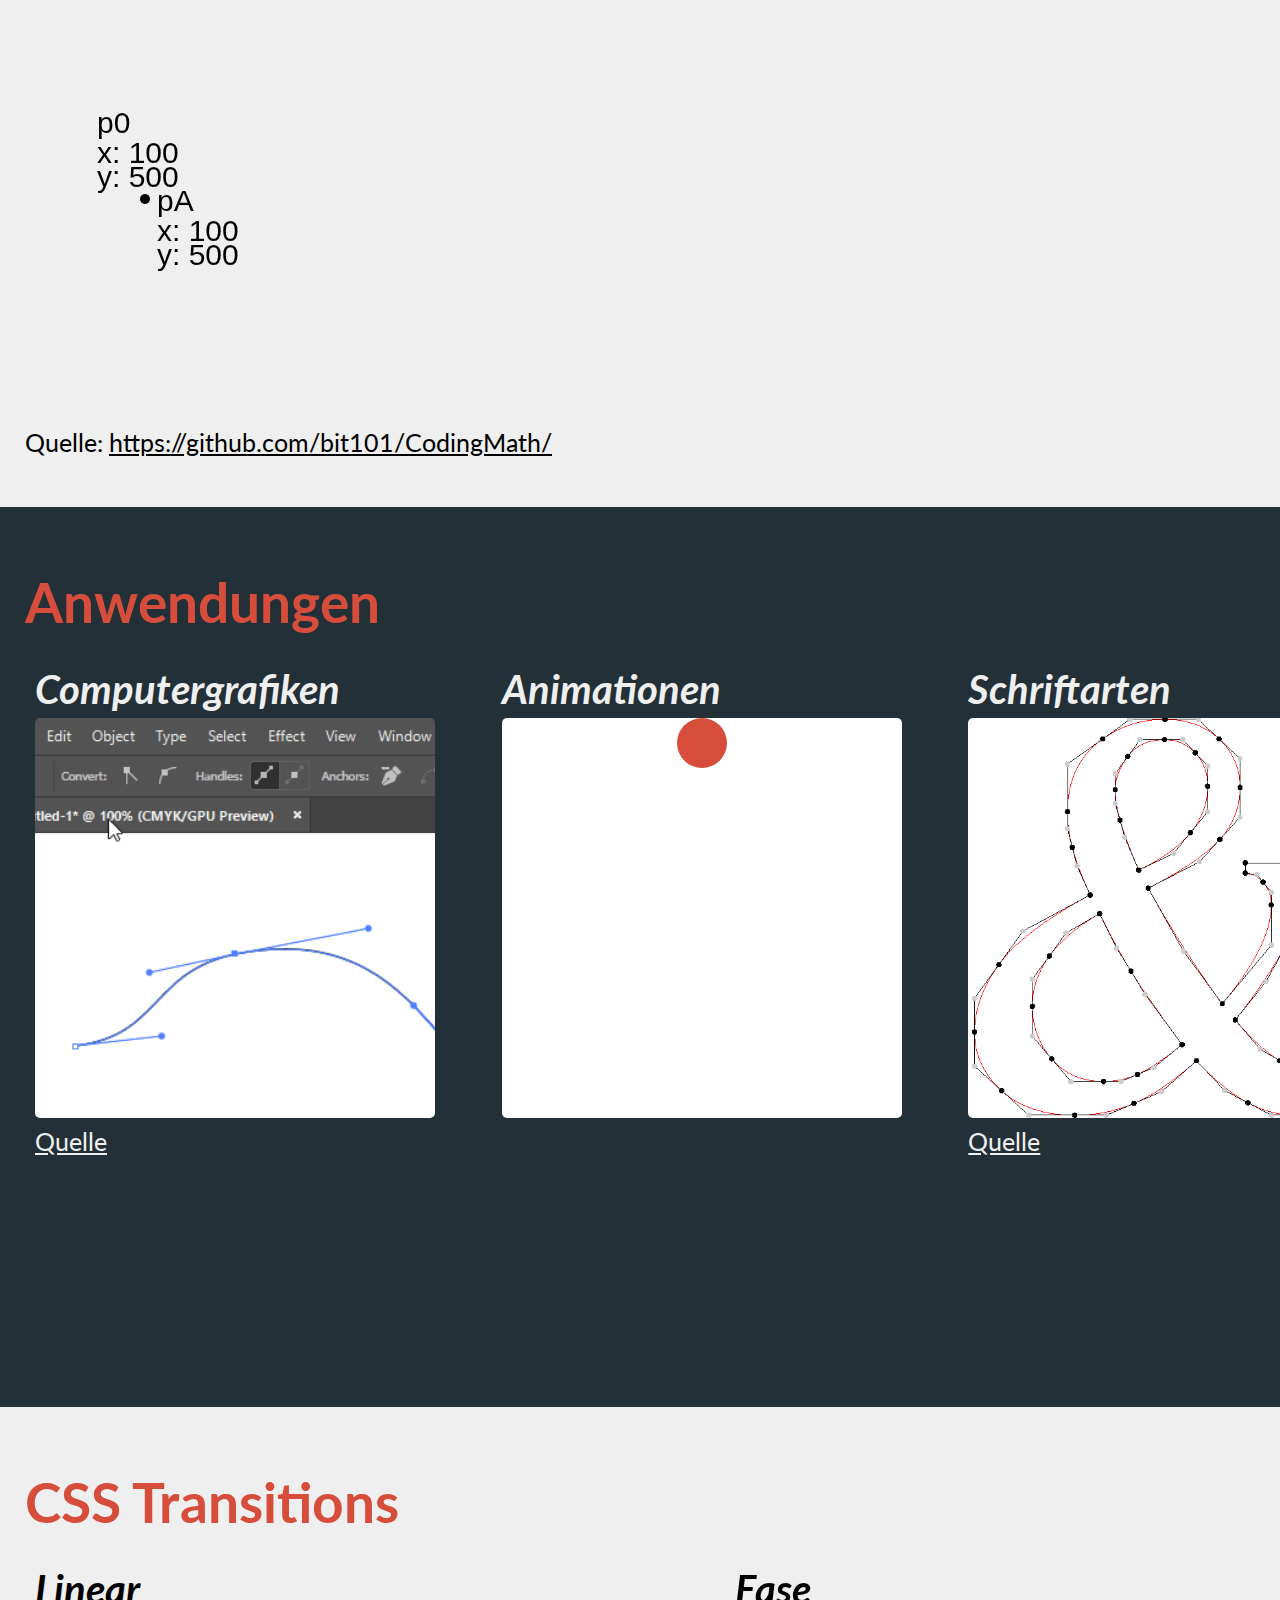
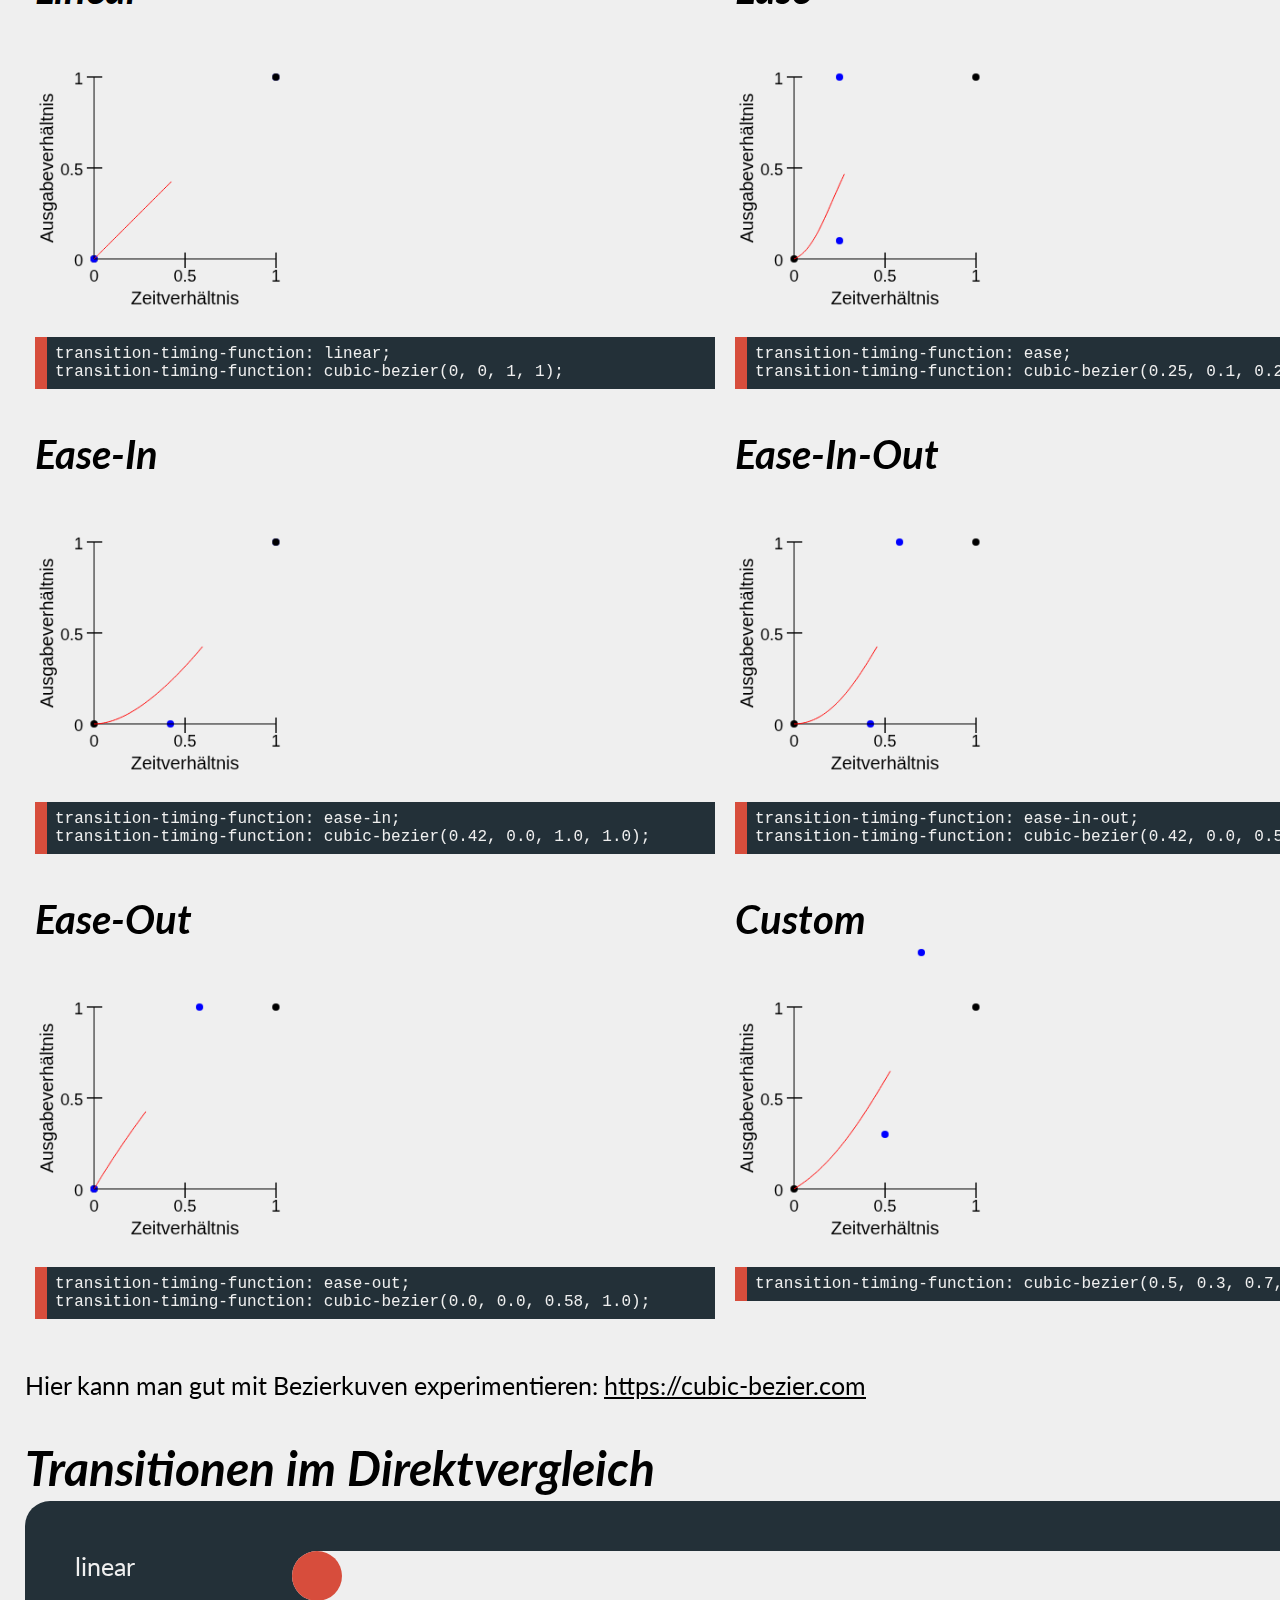
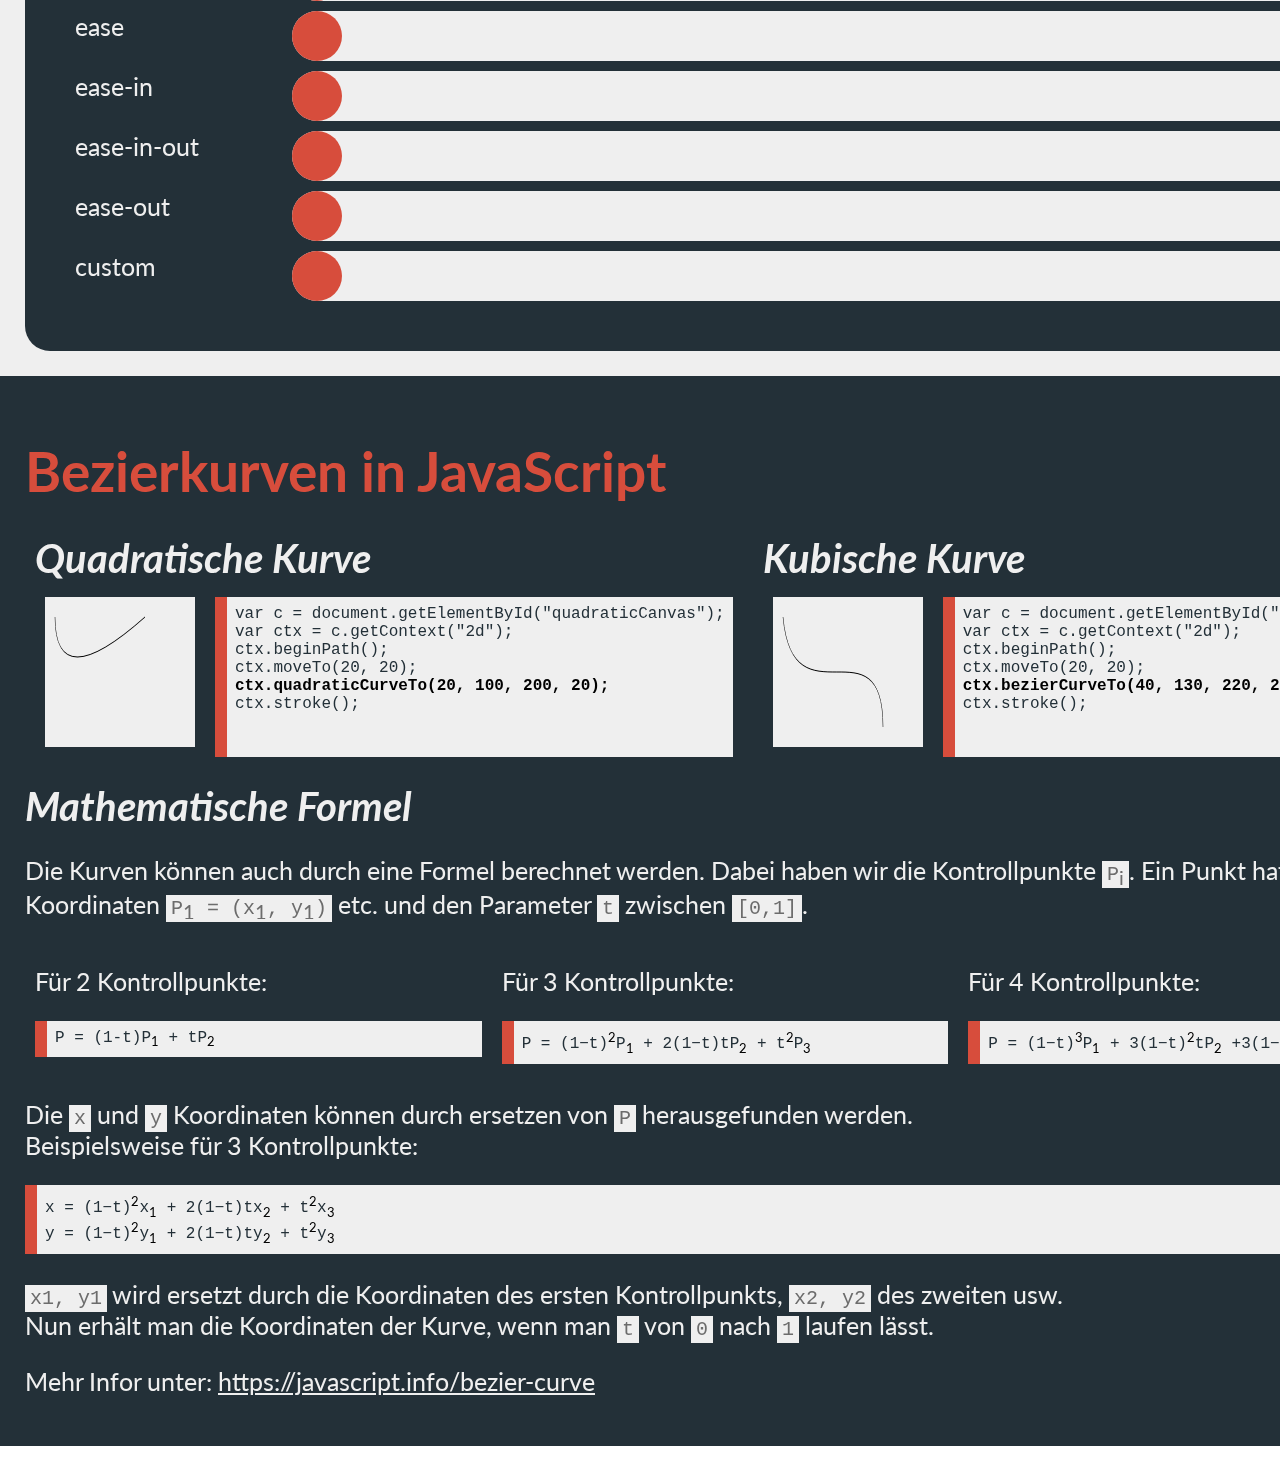
==== commit 7aeece90: "Merge branch 'master' of https://github.com/NateMS/webcl-bezier" ====
--- a/index.html
+++ b/index.html
@@ -187,25 +187,44 @@
             <div class="grid-wrapper grid-2">
                 <div class="grid-item">
                     <h3>Quadratische Kurve</h3>
-                    <canvas id="quadraticCanvas"></canvas>
-                    <pre>var c = document.getElementById("quadraticCanvas");
+                    <div class="grid-wrapper grid-2-one-to-three">
+                        <div class="grid-item">
+                            <canvas id="quadraticCanvas"></canvas>
+                        </div>
+                        <div class="grid-item">
+                            <pre>var c = document.getElementById("quadraticCanvas");
 var ctx = c.getContext("2d");
 ctx.beginPath();
 ctx.moveTo(20, 20);
 <b>ctx.quadraticCurveTo(20, 100, 200, 20);</b>
-ctx.stroke();</pre>
+ctx.stroke();
+ 
+ 
+</pre>
+                        </div>
+                    </div>
                 </div>
                 <div class="grid-item">
                     <h3>Kubische Kurve</h3>
-                    <canvas id="cubicCanvas"></canvas>
-                    <pre>var c = document.getElementById("cubicCanvas");
+                    <div class="grid-wrapper grid-2-one-to-three">
+                        <div class="grid-item">
+                            <canvas id="cubicCanvas"></canvas>
+                        </div>
+                        <div class="grid-item">
+                            <pre>var c = document.getElementById("cubicCanvas");
 var ctx = c.getContext("2d");
 ctx.beginPath();
 ctx.moveTo(20, 20);
-<b>ctx.bezierCurveTo(20, 100, 200, 100, 200, 20);</b>
-ctx.stroke();</pre>
-                </div>
-            </div>
+<b>ctx.bezierCurveTo(40, 130, 220, 20, 220, 130);</b>
+ctx.stroke();
+ 
+ 
+</pre>
+                        </div>
+                    </div>
+                </div>
+            </div>
+            <h3>Mathematische Formel</h3>
             <p>Die Kurven können auch durch eine Formel berechnet werden. Dabei haben wir die Kontrollpunkte <code>P<sub>i</sub></code>. Ein Punkt hat jeweils die Koordinaten <code>P<sub>1</sub> = (x<sub>1</sub>, y<sub>1</sub>)</code> etc. und den Parameter
                 <code>t</code> zwischen <code>[0,1]</code>.<br>
             </p>
@@ -223,7 +242,7 @@
                     <pre>P = (1−t)<sup>3</sup>P<sub>1</sub> + 3(1−t)<sup>2</sup>tP<sub>2</sub> +3(1−t)t<sup>2</sup>P<sub>3</sub> + t<sup>3</sup>P<sub>4</sub></pre>
                 </div>
             </div>
-            <p>Die x und y Koordinaten können durch ersetzen von P herausgefunden werden.<br> Beispielsweise für 3 Kontrollpunkte:</p>
+            <p>Die <code>x</code> und <code>y</code> Koordinaten können durch ersetzen von <code>P</code> herausgefunden werden.<br> Beispielsweise für 3 Kontrollpunkte:</p>
             <pre>x = (1−t)<sup>2</sup>x<sub>1</sub> + 2(1−t)tx<sub>2</sub> + t<sup>2</sup>x<sub>3</sub>
 y = (1−t)<sup>2</sup>y<sub>1</sub> + 2(1−t)ty<sub>2</sub> + t<sup>2</sup>y<sub>3</sub></pre>
             <p><code>x1, y1</code> wird ersetzt durch die Koordinaten des ersten Kontrollpunkts, <code>x2, y2</code> des zweiten usw.<br> Nun erhält man die Koordinaten der Kurve, wenn man <code>t</code> von <code>0</code> nach <code>1</code> laufen lässt.</p>
--- a/style.css
+++ b/style.css
@@ -27,8 +27,16 @@
     grid-template-columns: 1fr 1fr;
 }
 
+.grid-2-one-to-three {
+    grid-template-columns: 1fr 3fr;
+}
+
 .grid-item {
     margin: 10px;
+}
+
+.grid-item>pre {
+    margin: 0;
 }
 
 .grid-item p {
@@ -59,8 +67,8 @@
 
 #quadraticCanvas,
 #cubicCanvas {
-    width: 200px;
-    height: 200px;
+    width: 150px;
+    height: 150px;
 }
 
 #iframe {
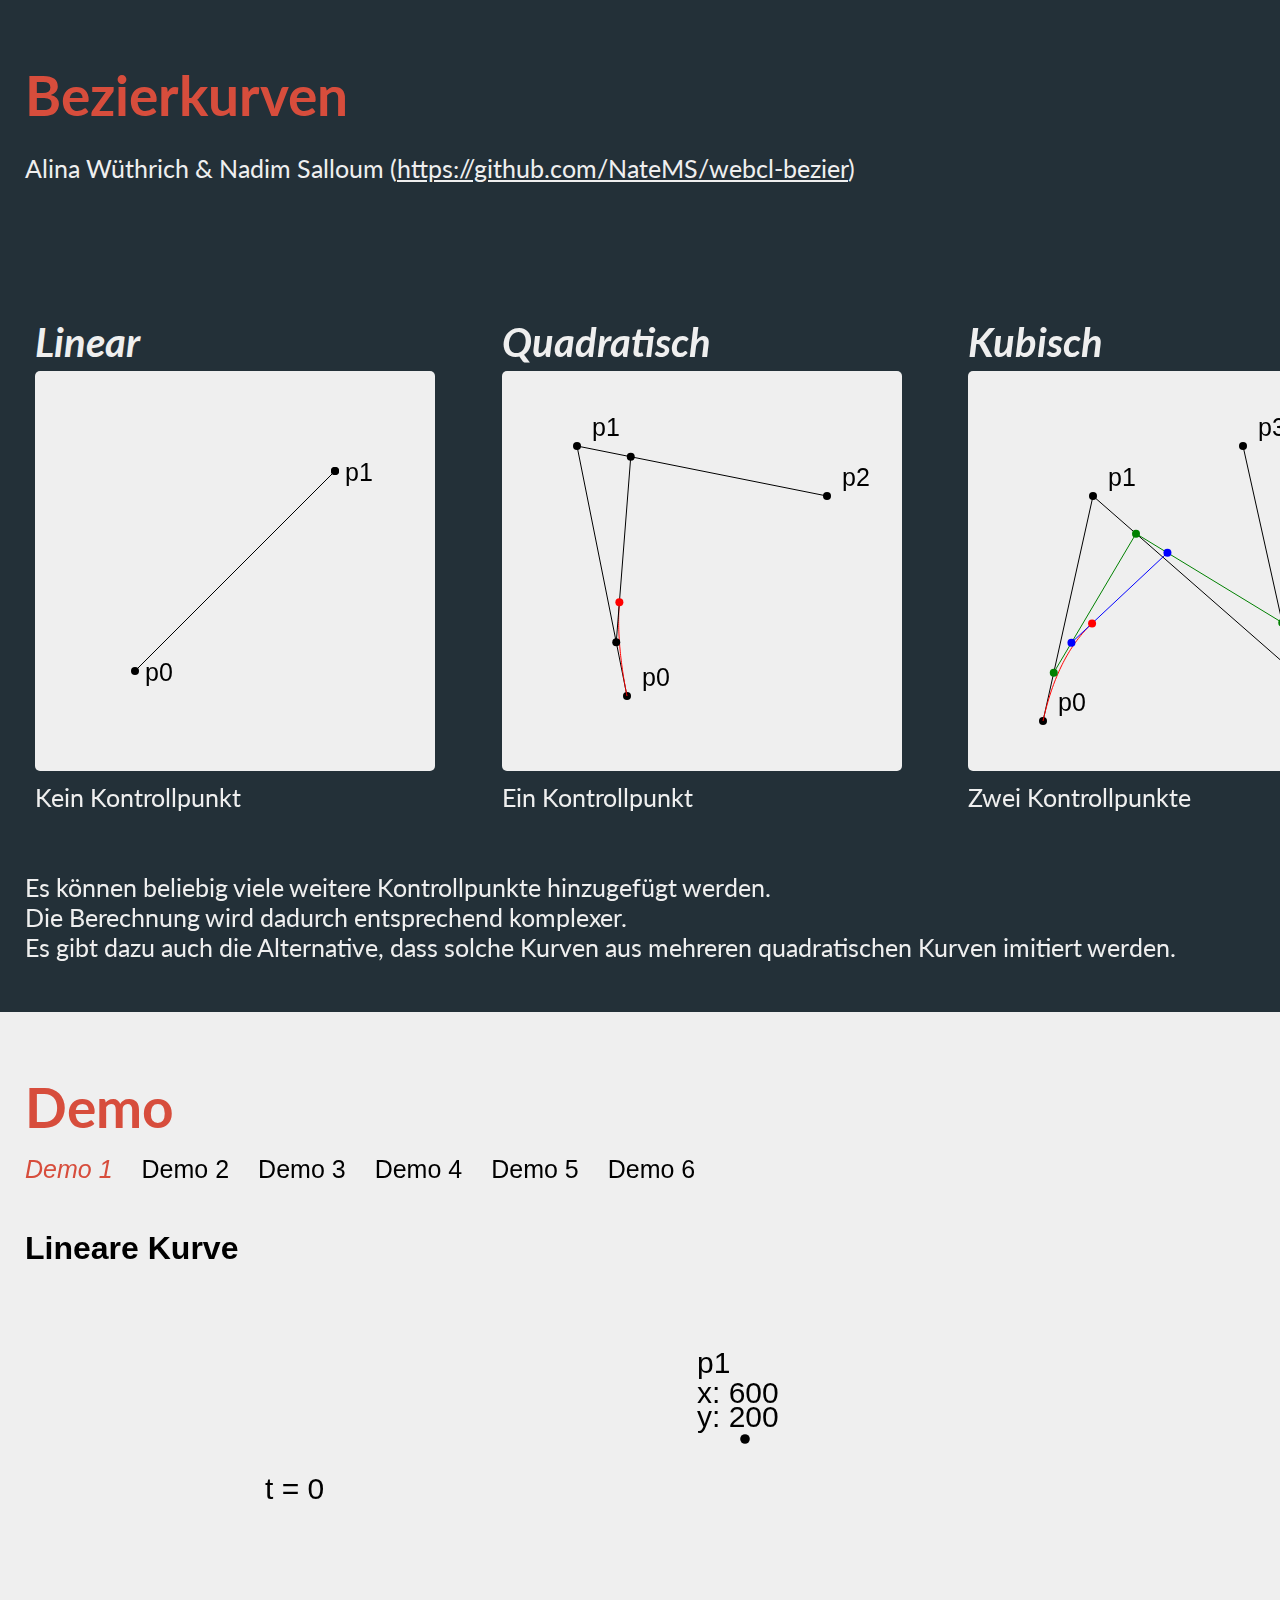
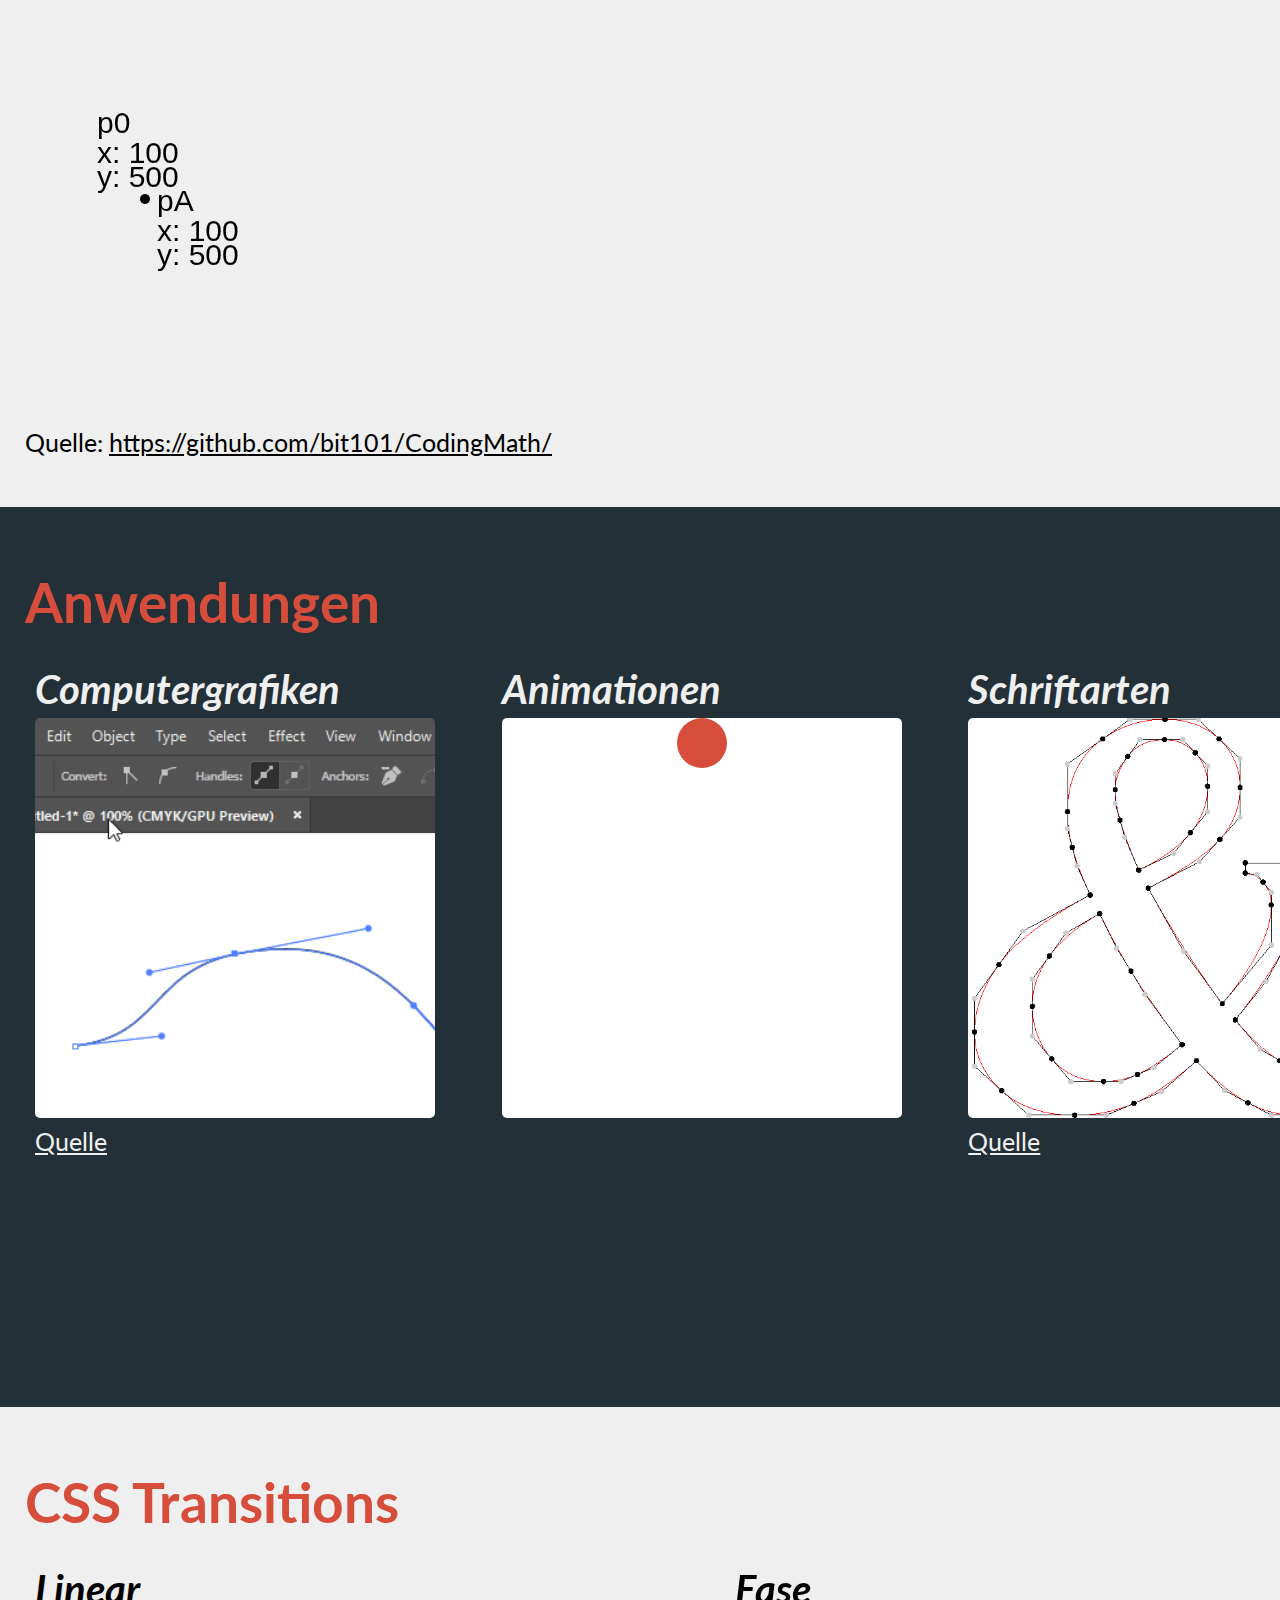
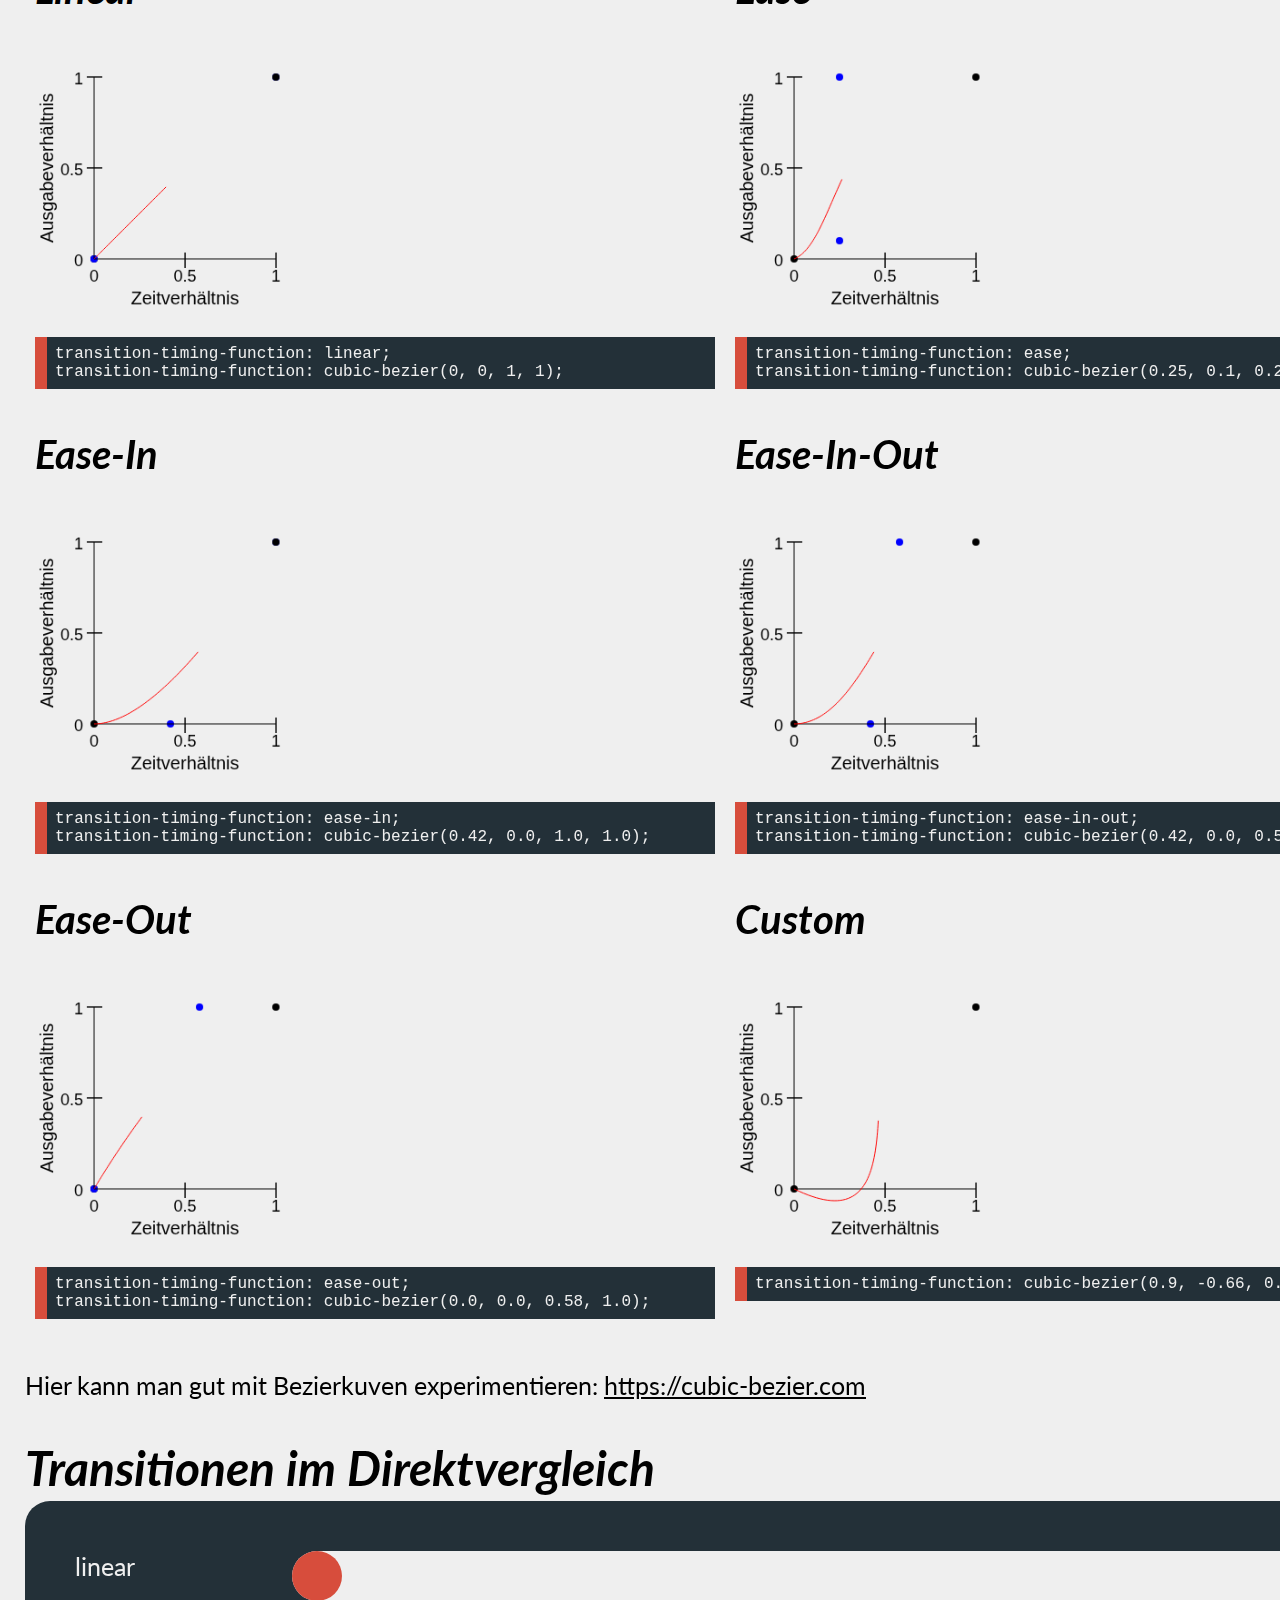
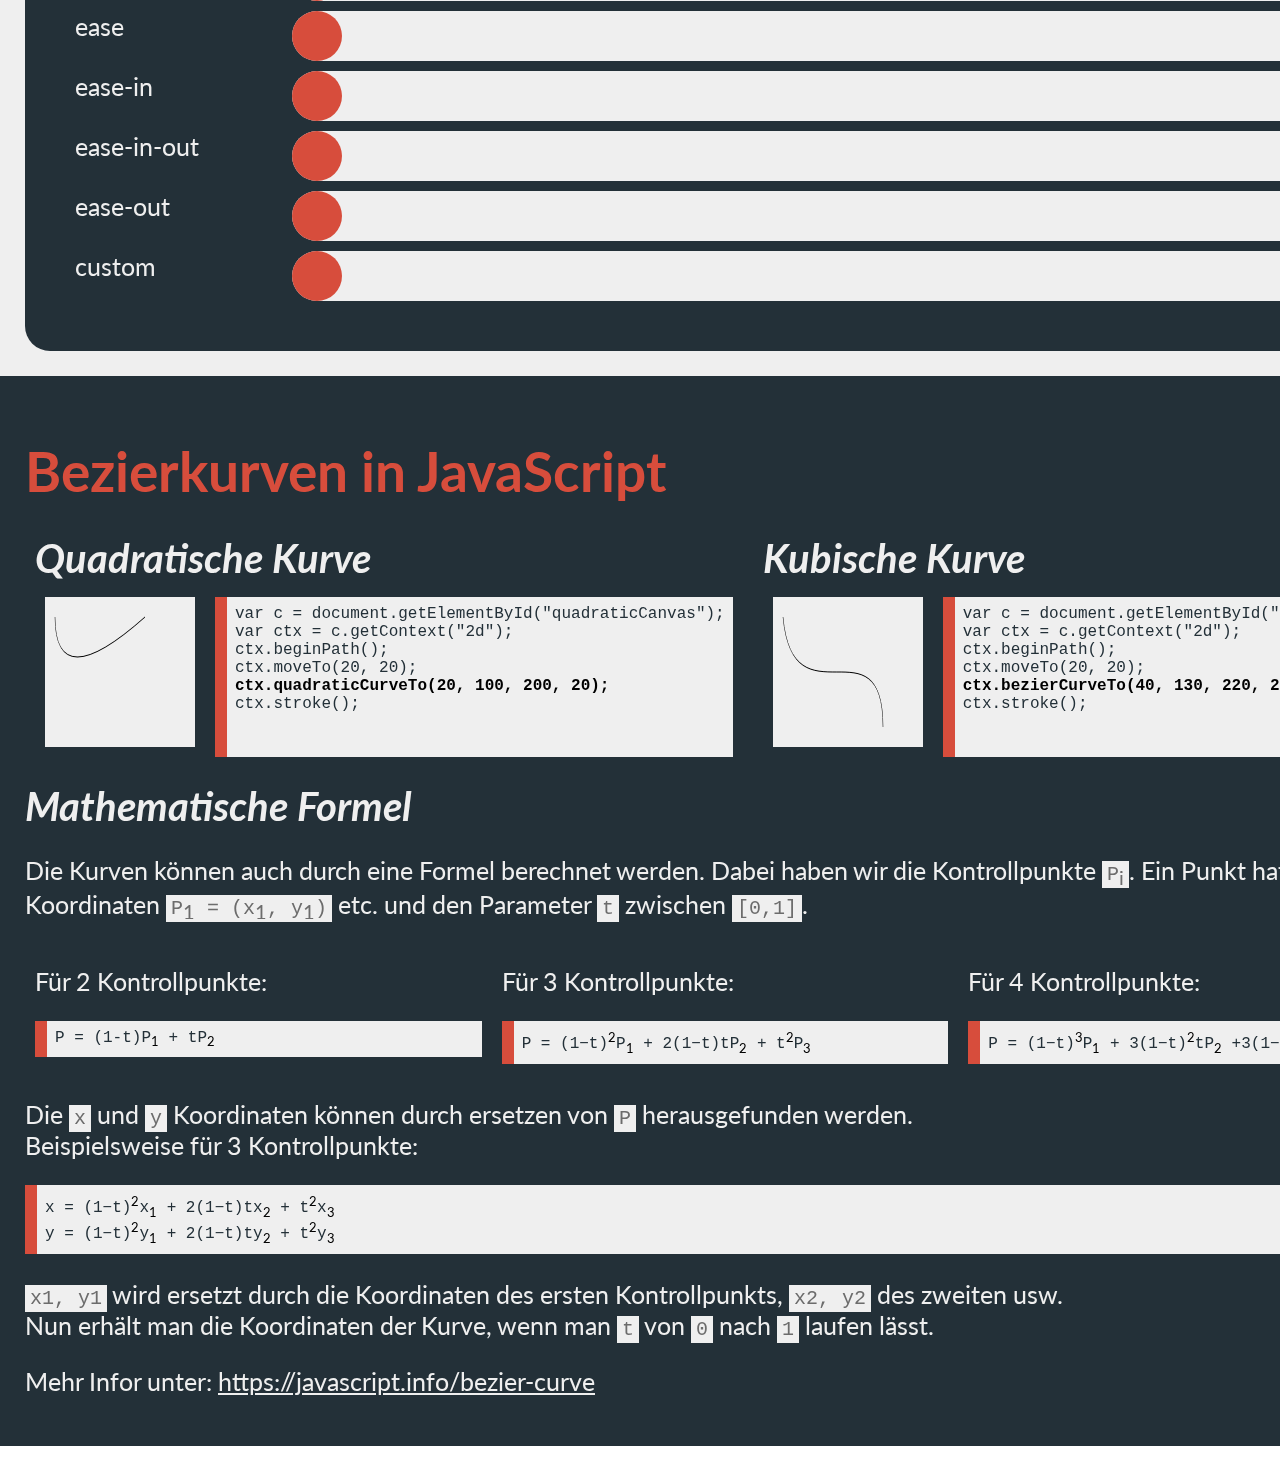
==== commit 718f14c9: "update bezier curve" ====
--- a/index.html
+++ b/index.html
@@ -129,7 +129,7 @@
                     <h3>Custom</h3>
                     <div>
                         <canvas id="canvas-custom"></canvas>
-                        <pre>transition-timing-function: cubic-bezier(0.5, 0.3, 0.7, 1.3);</pre>
+                        <pre>transition-timing-function: cubic-bezier(0.9, -0.66, 0.02, 1.48);</pre>
                     </div>
                 </div>
             </div>
--- a/style.css
+++ b/style.css
@@ -265,7 +265,7 @@
 }
 
 #box-custom {
-    animation-timing-function: cubic-bezier(0.5, 0.3, 0.7, 1.3);
+    animation-timing-function: cubic-bezier(0.9, -0.66, 0.02, 1.48);
 }
 
 .animated-ball {
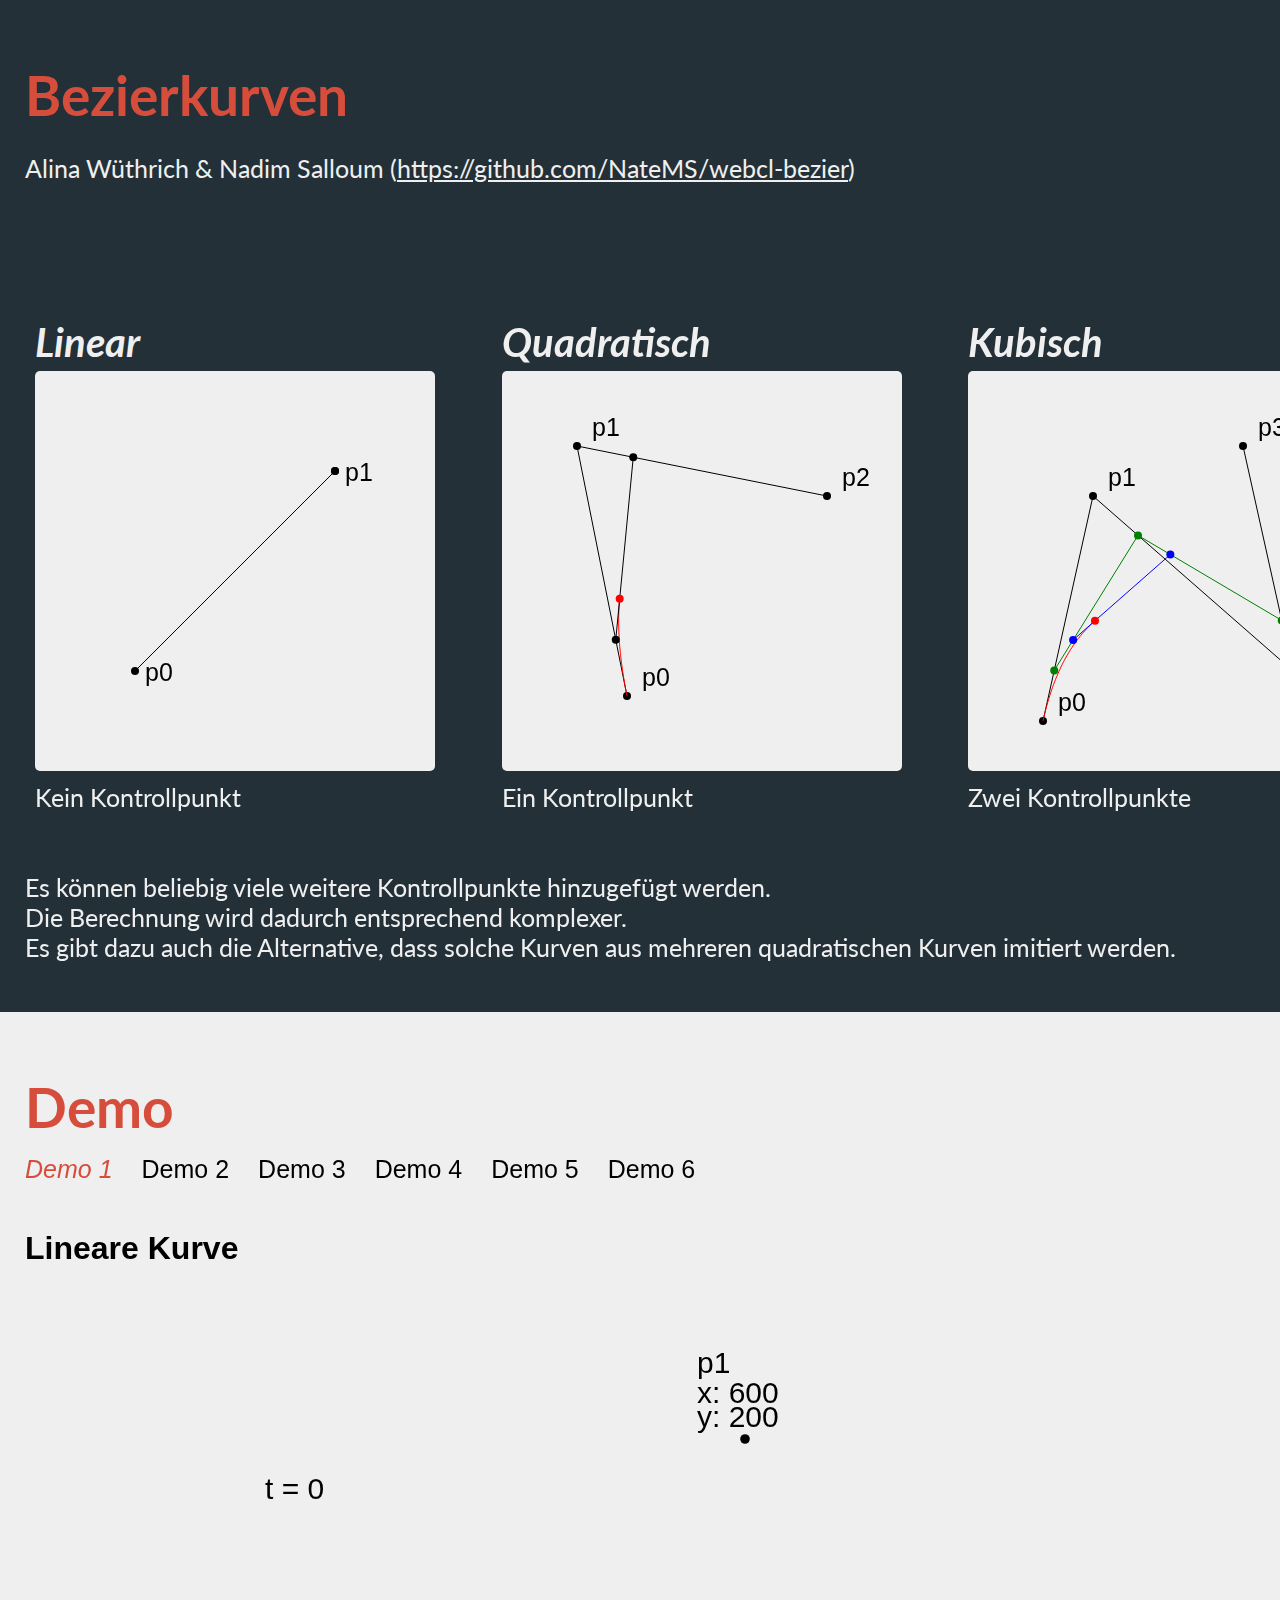
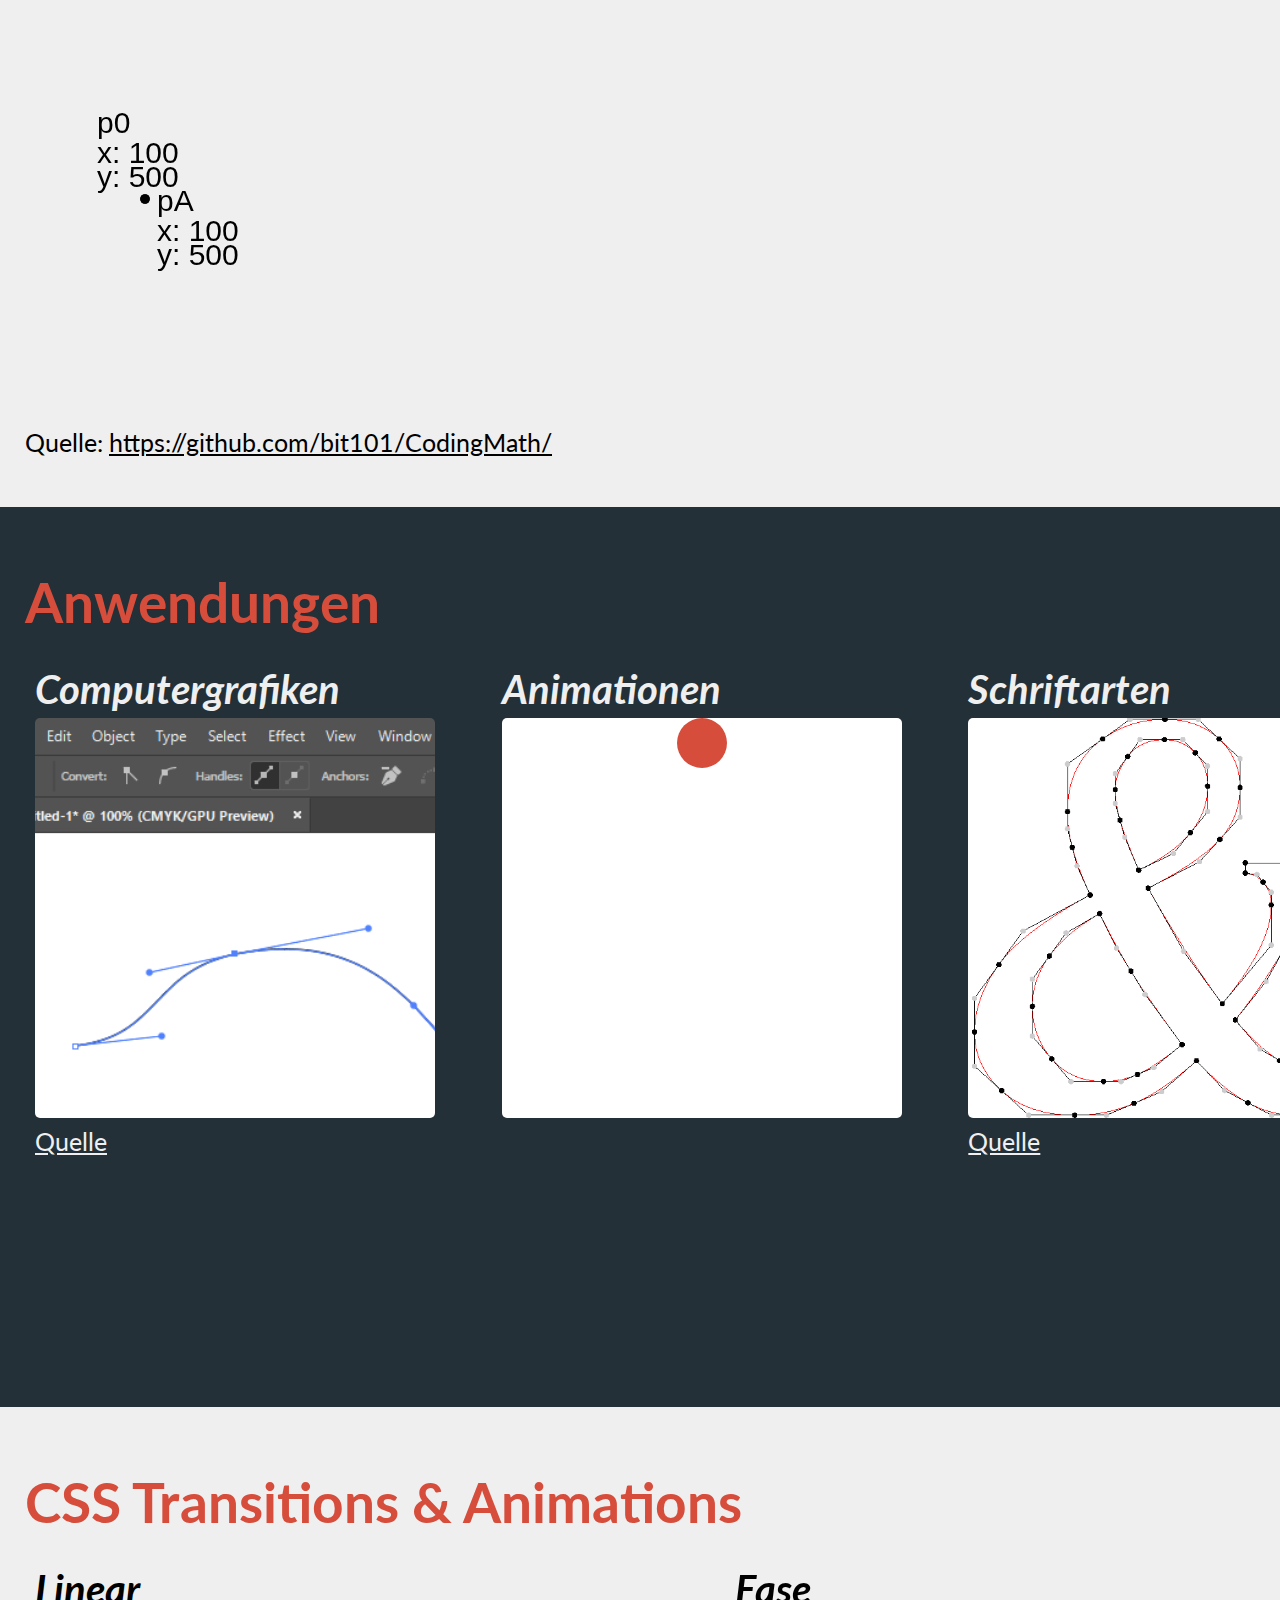
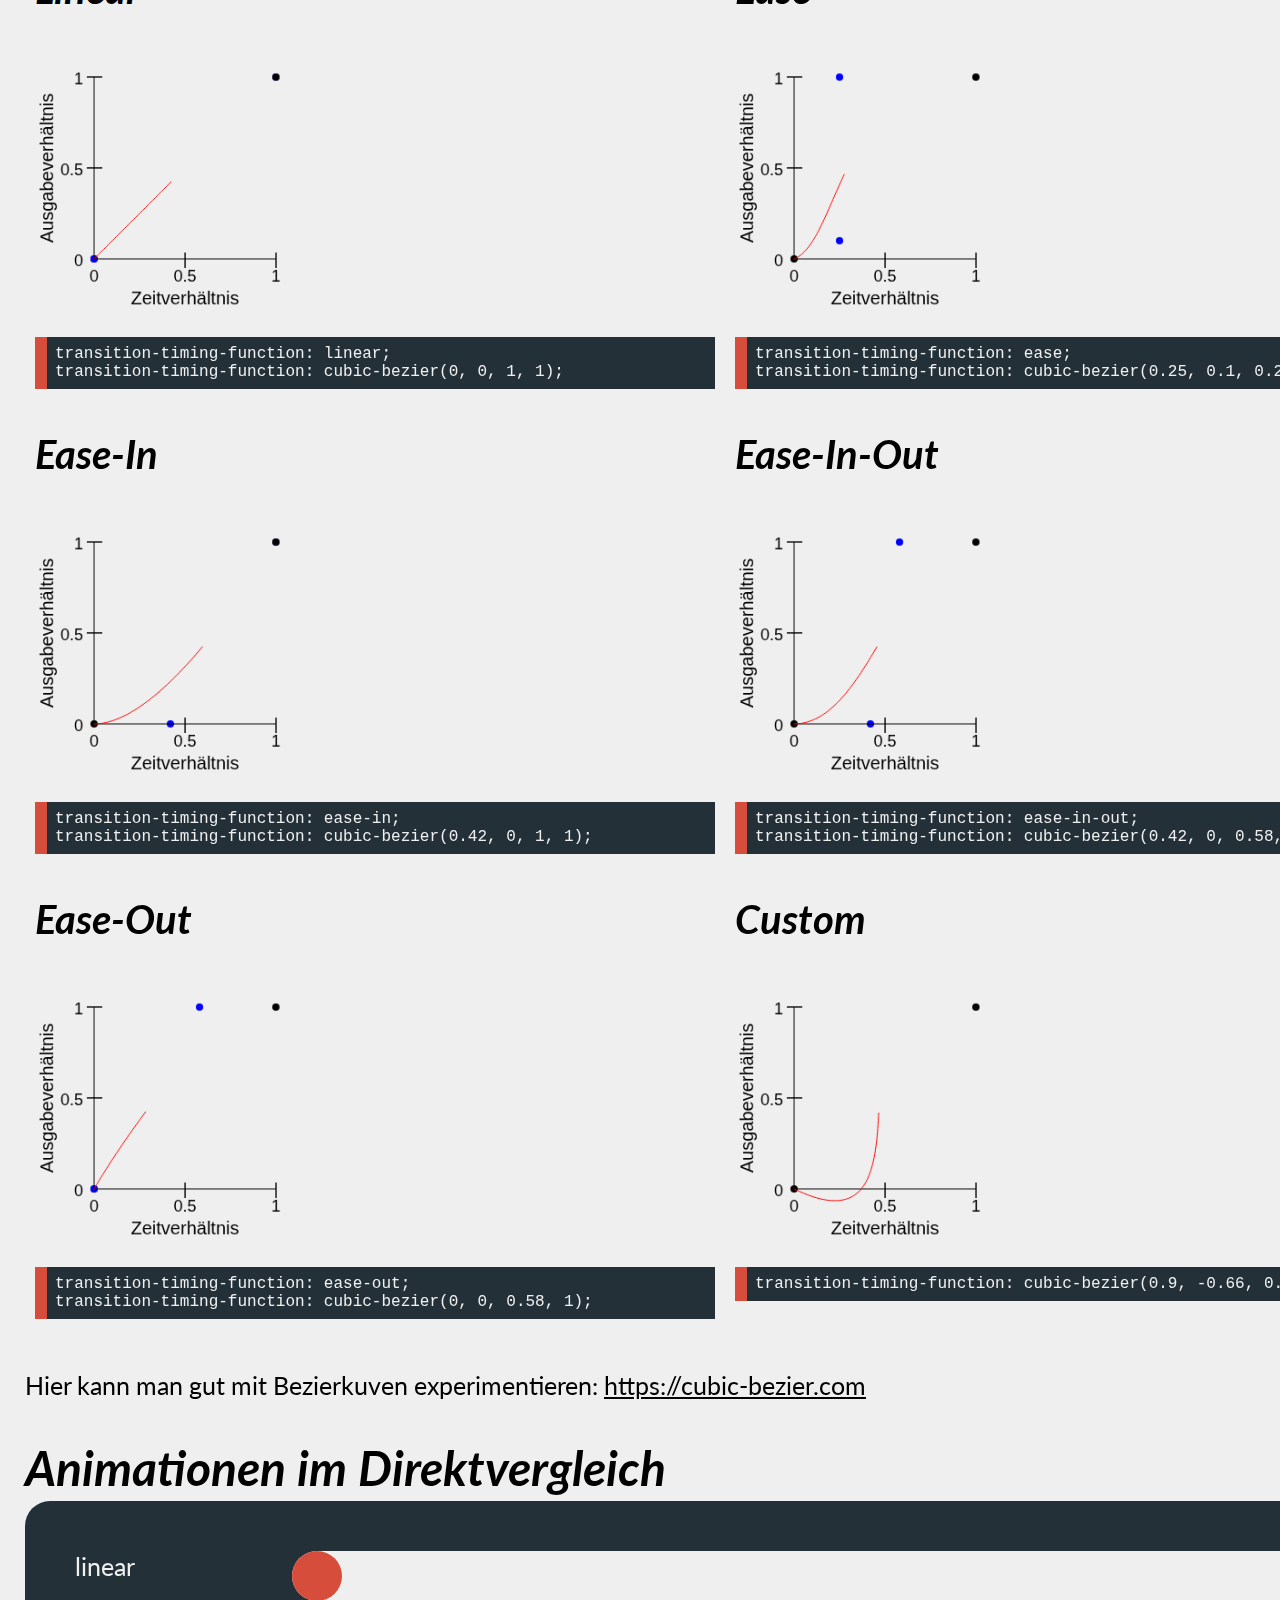
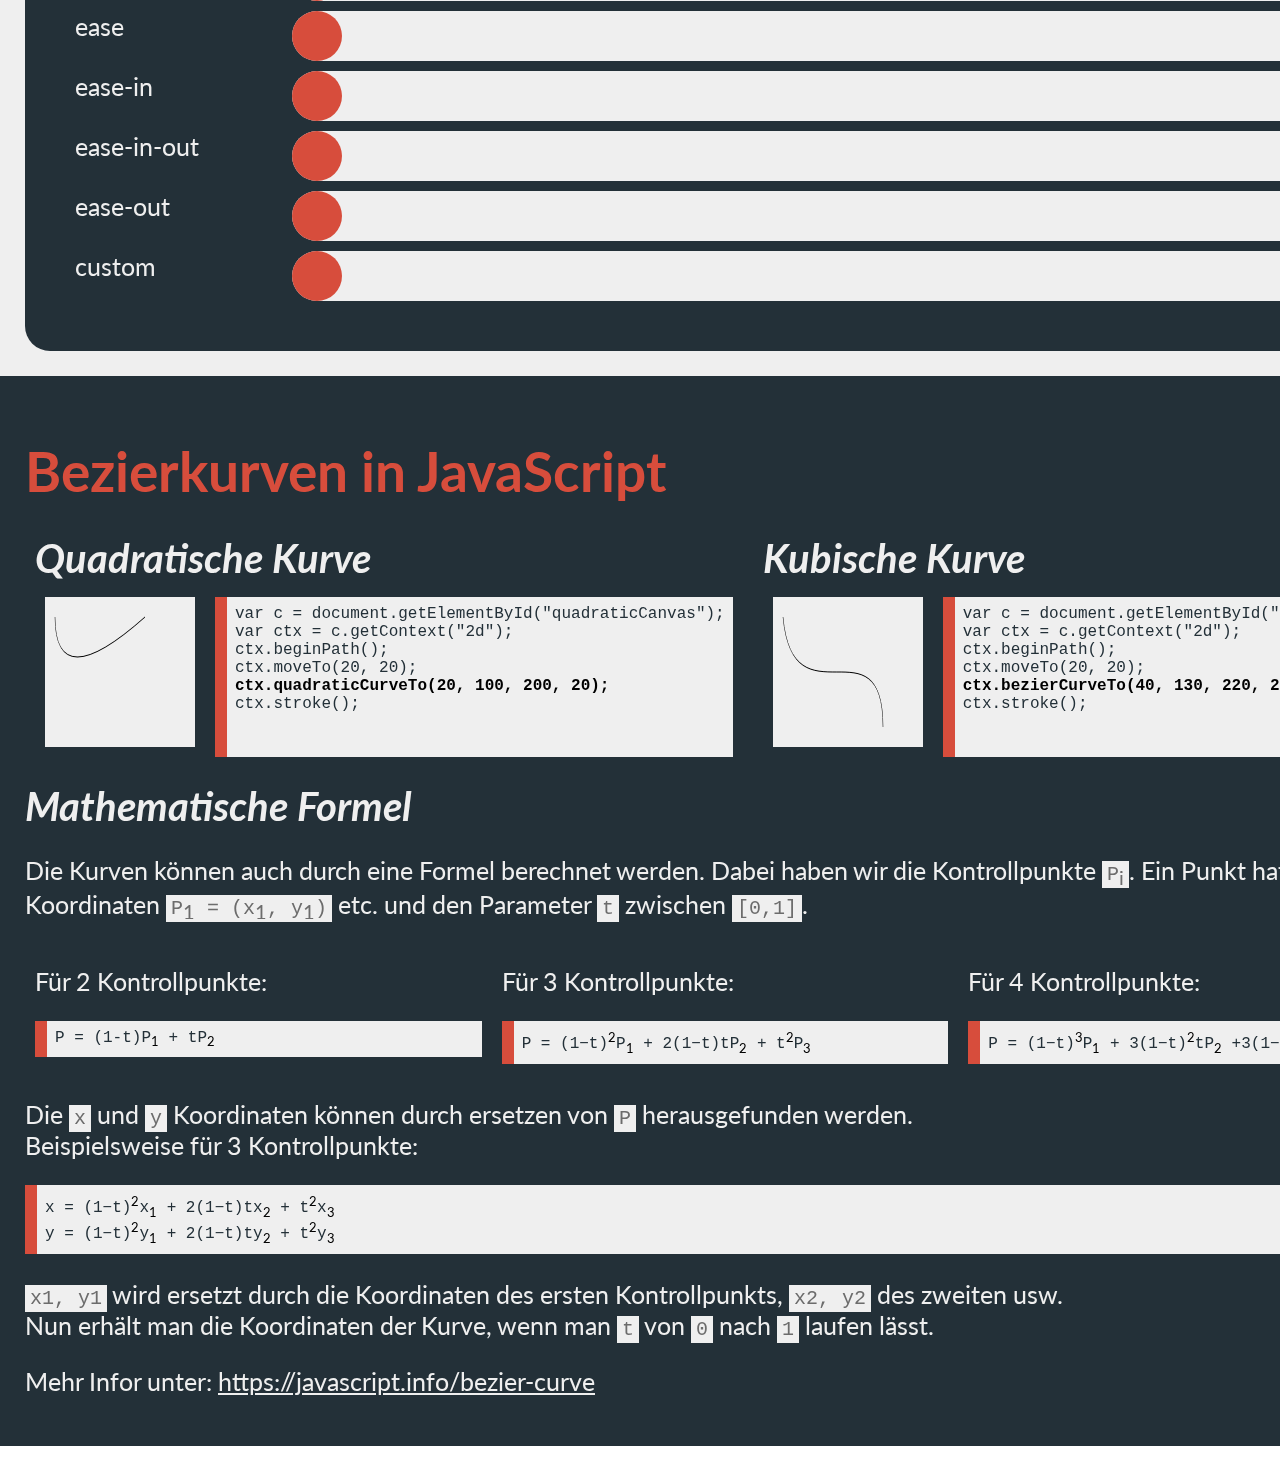
==== commit 9f7c5784: "cleanup" ====
--- a/index.html
+++ b/index.html
@@ -83,7 +83,7 @@
 
     <div class="page pg-light">
         <div class="content">
-            <h1>CSS Transitions</h1>
+            <h1>CSS Transitions & Animations</h1>
             <div class="grid-wrapper grid-2">
                 <div class="grid-item">
                     <h3>Linear</h3>
@@ -106,7 +106,7 @@
                     <div>
                         <canvas id="canvas-ease-in"></canvas>
                         <pre>transition-timing-function: ease-in;
-transition-timing-function: cubic-bezier(0.42, 0.0, 1.0, 1.0);</pre>
+transition-timing-function: cubic-bezier(0.42, 0, 1, 1);</pre>
                     </div>
                 </div>
                 <div class="grid-item">
@@ -114,7 +114,7 @@
                     <div>
                         <canvas id="canvas-ease-in-out"></canvas>
                         <pre>transition-timing-function: ease-in-out;
-transition-timing-function: cubic-bezier(0.42, 0.0, 0.58, 1.0);</pre>
+transition-timing-function: cubic-bezier(0.42, 0, 0.58, 1);</pre>
                     </div>
                 </div>
                 <div class="grid-item">
@@ -122,7 +122,7 @@
                     <div>
                         <canvas id="canvas-ease-out"></canvas>
                         <pre>transition-timing-function: ease-out;
-transition-timing-function: cubic-bezier(0.0, 0.0, 0.58, 1.0);</pre>
+transition-timing-function: cubic-bezier(0, 0, 0.58, 1);</pre>
                     </div>
                 </div>
                 <div class="grid-item">
@@ -135,21 +135,19 @@
             </div>
             <p>Hier kann man gut mit Bezierkuven experimentieren: <a href="https://cubic-bezier.com">https://cubic-bezier.com</a></p>
             <div class="transitions-wrapper">
-                <h2>Transitionen im Direktvergleich</h2>
+                <h2>Animationen im Direktvergleich</h2>
                 <div class="transition-boxes">
                     <div>
                         <p>linear</p>
                         <div>
                             <div class="animated-box" id="box-linear"></div>
                         </div>
-
                     </div>
                     <div>
                         <p>ease</p>
                         <div>
                             <div class="animated-box" id="box-ease"></div>
                         </div>
-
                     </div>
                     <div>
                         <p>ease-in</p>
@@ -162,7 +160,6 @@
                         <div>
                             <div class="animated-box" id="box-ease-in-out"></div>
                         </div>
-
                     </div>
                     <div>
                         <p>ease-out</p>
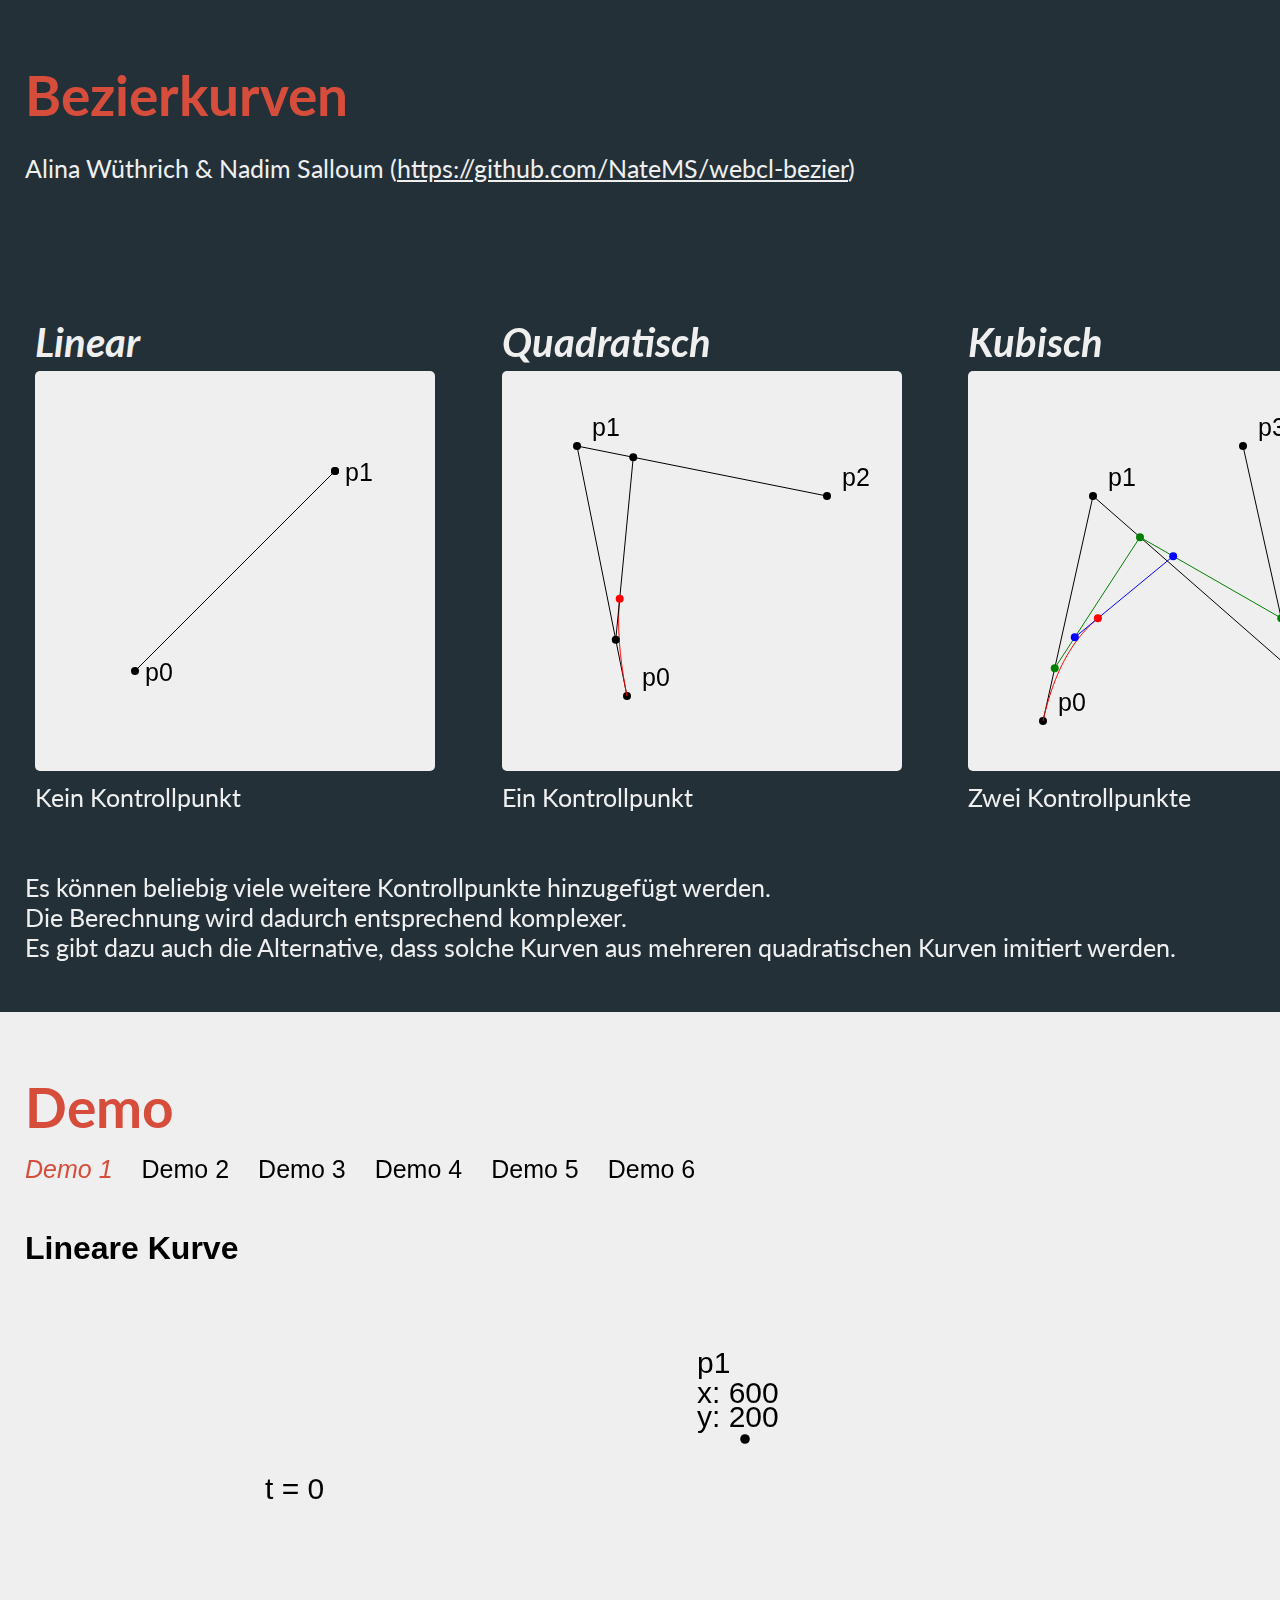
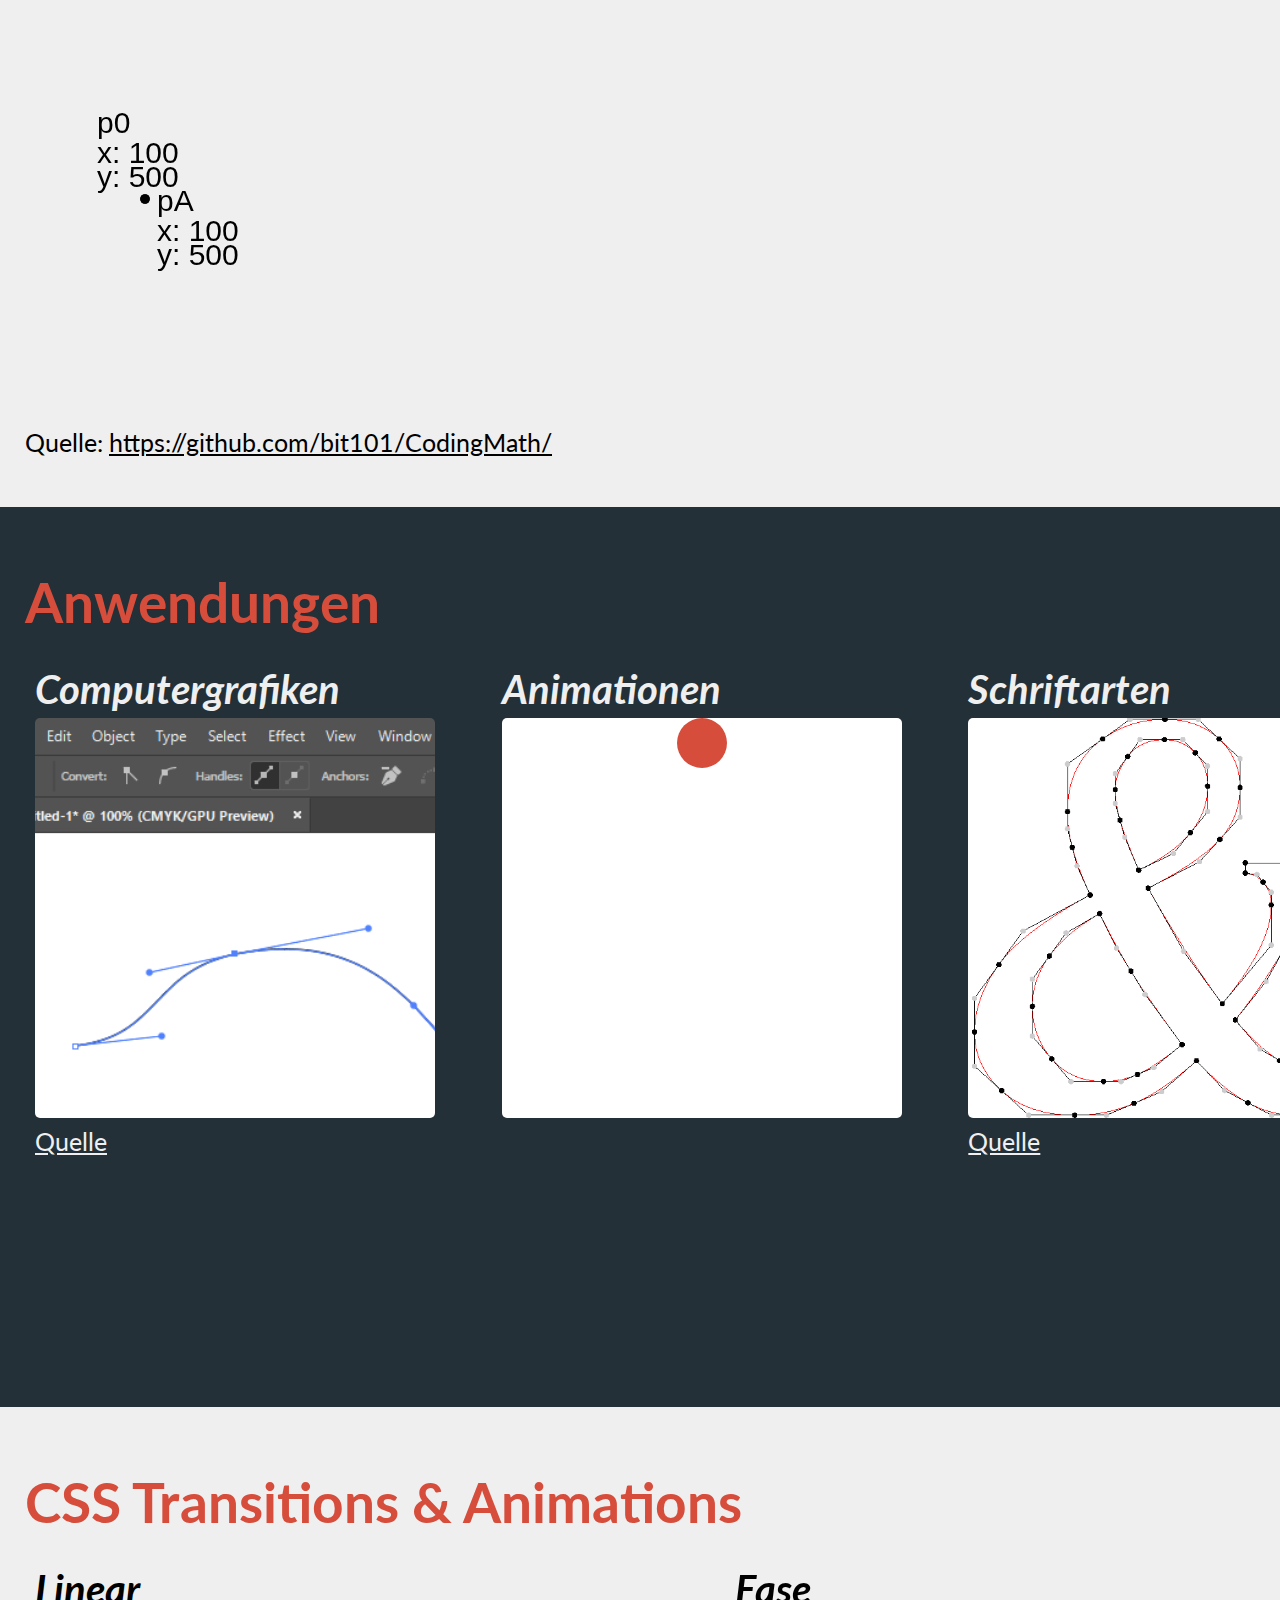
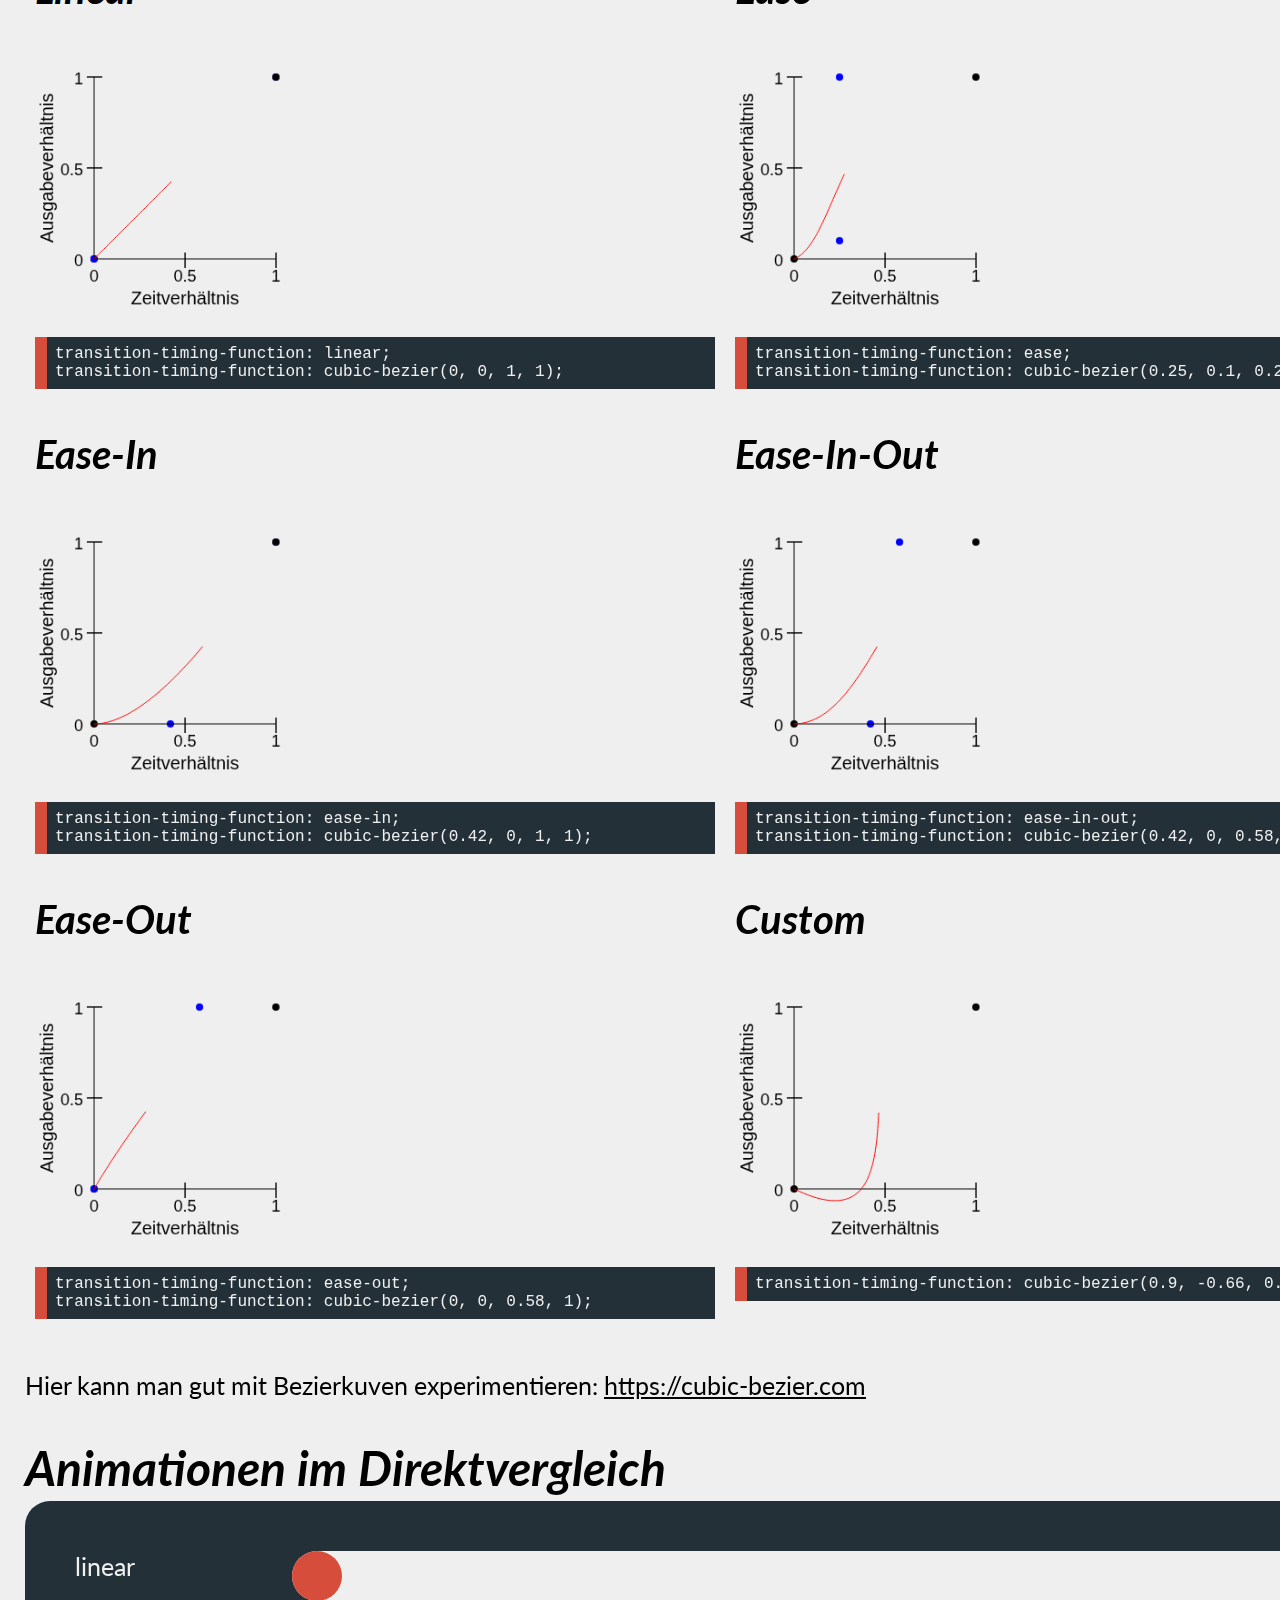
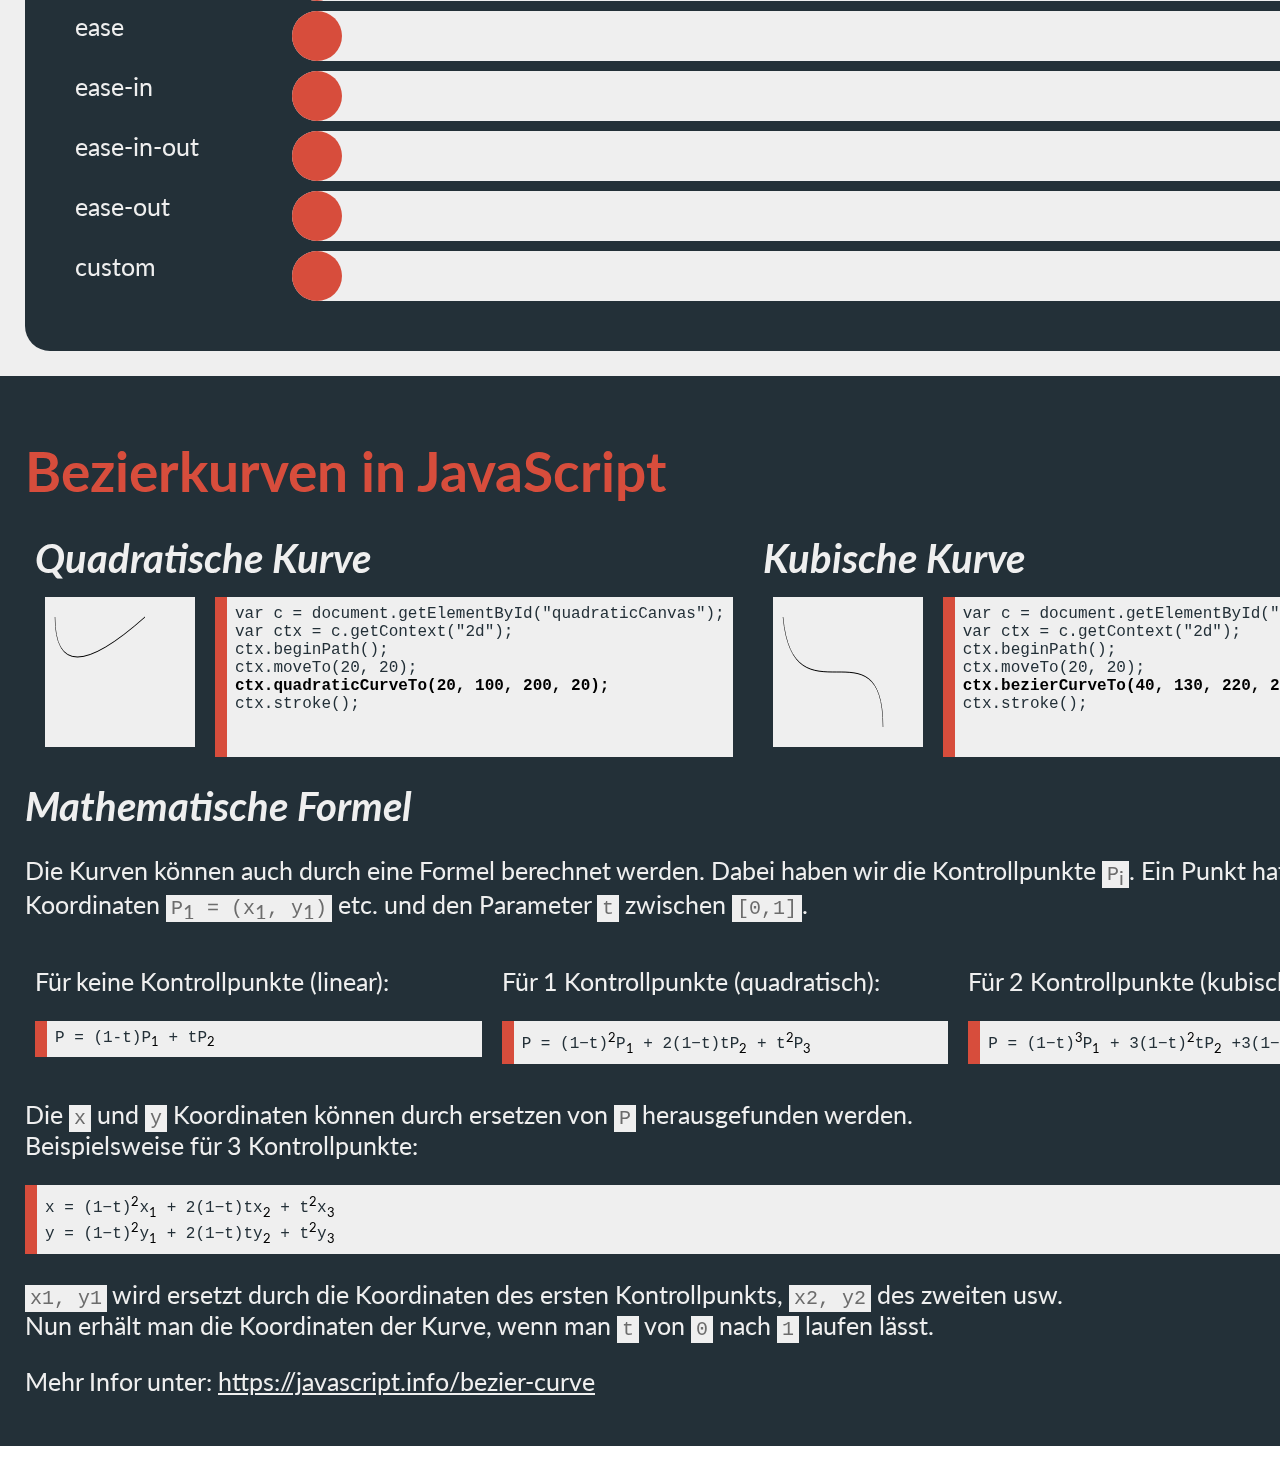
==== commit 454f65d9: "cleanup" ====
--- a/index.html
+++ b/index.html
@@ -227,15 +227,15 @@
             </p>
             <div class="grid-wrapper grid-3">
                 <div class="grid-item">
-                    <p>Für 2 Kontrollpunkte:</p>
+                    <p>Für keine Kontrollpunkte (linear):</p>
                     <pre>P = (1-t)P<sub>1</sub> + tP<sub>2</sub></pre>
                 </div>
                 <div class="grid-item">
-                    <p>Für 3 Kontrollpunkte:</p>
+                    <p>Für 1 Kontrollpunkte (quadratisch):</p>
                     <pre>P = (1−t)<sup>2</sup>P<sub>1</sub> + 2(1−t)tP<sub>2</sub> + t<sup>2</sup>P<sub>3</sub></pre>
                 </div>
                 <div class="grid-item">
-                    <p>Für 4 Kontrollpunkte:</p>
+                    <p>Für 2 Kontrollpunkte (kubisch):</p>
                     <pre>P = (1−t)<sup>3</sup>P<sub>1</sub> + 3(1−t)<sup>2</sup>tP<sub>2</sub> +3(1−t)t<sup>2</sup>P<sub>3</sub> + t<sup>3</sup>P<sub>4</sub></pre>
                 </div>
             </div>
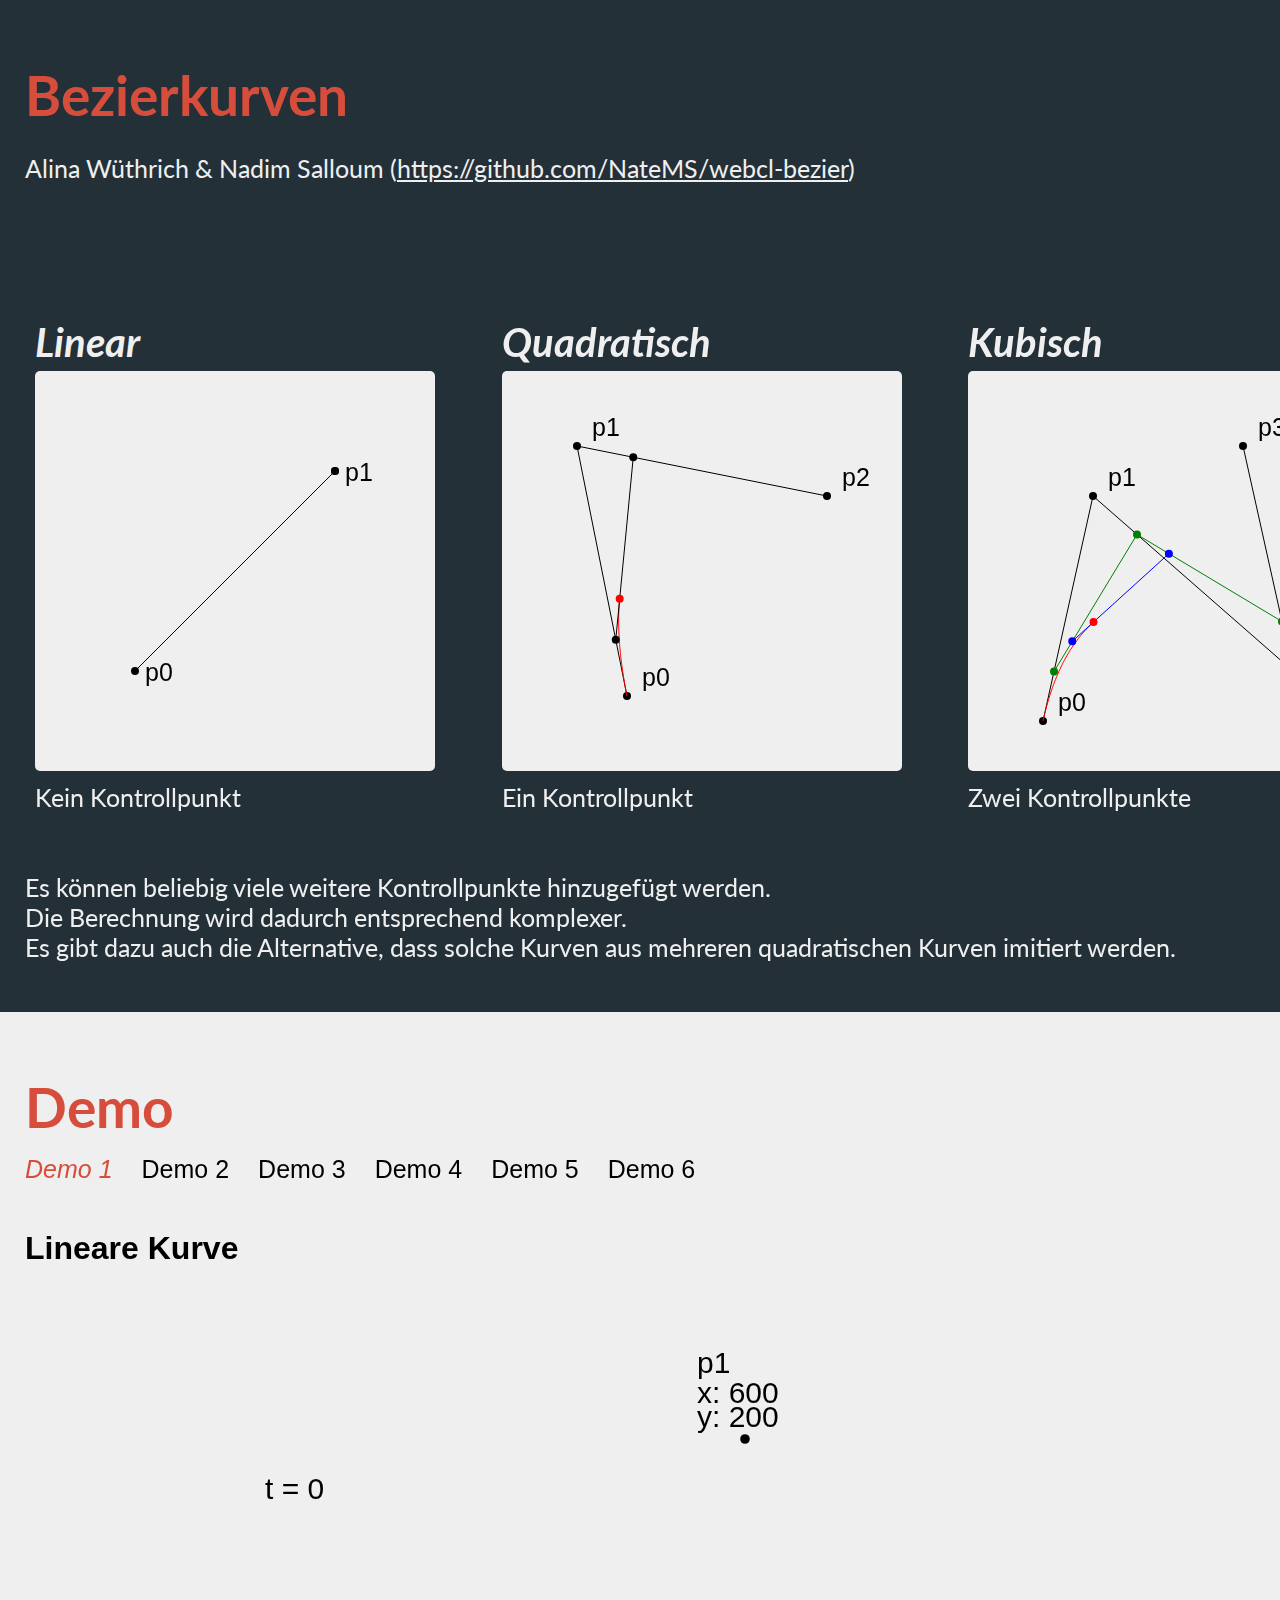
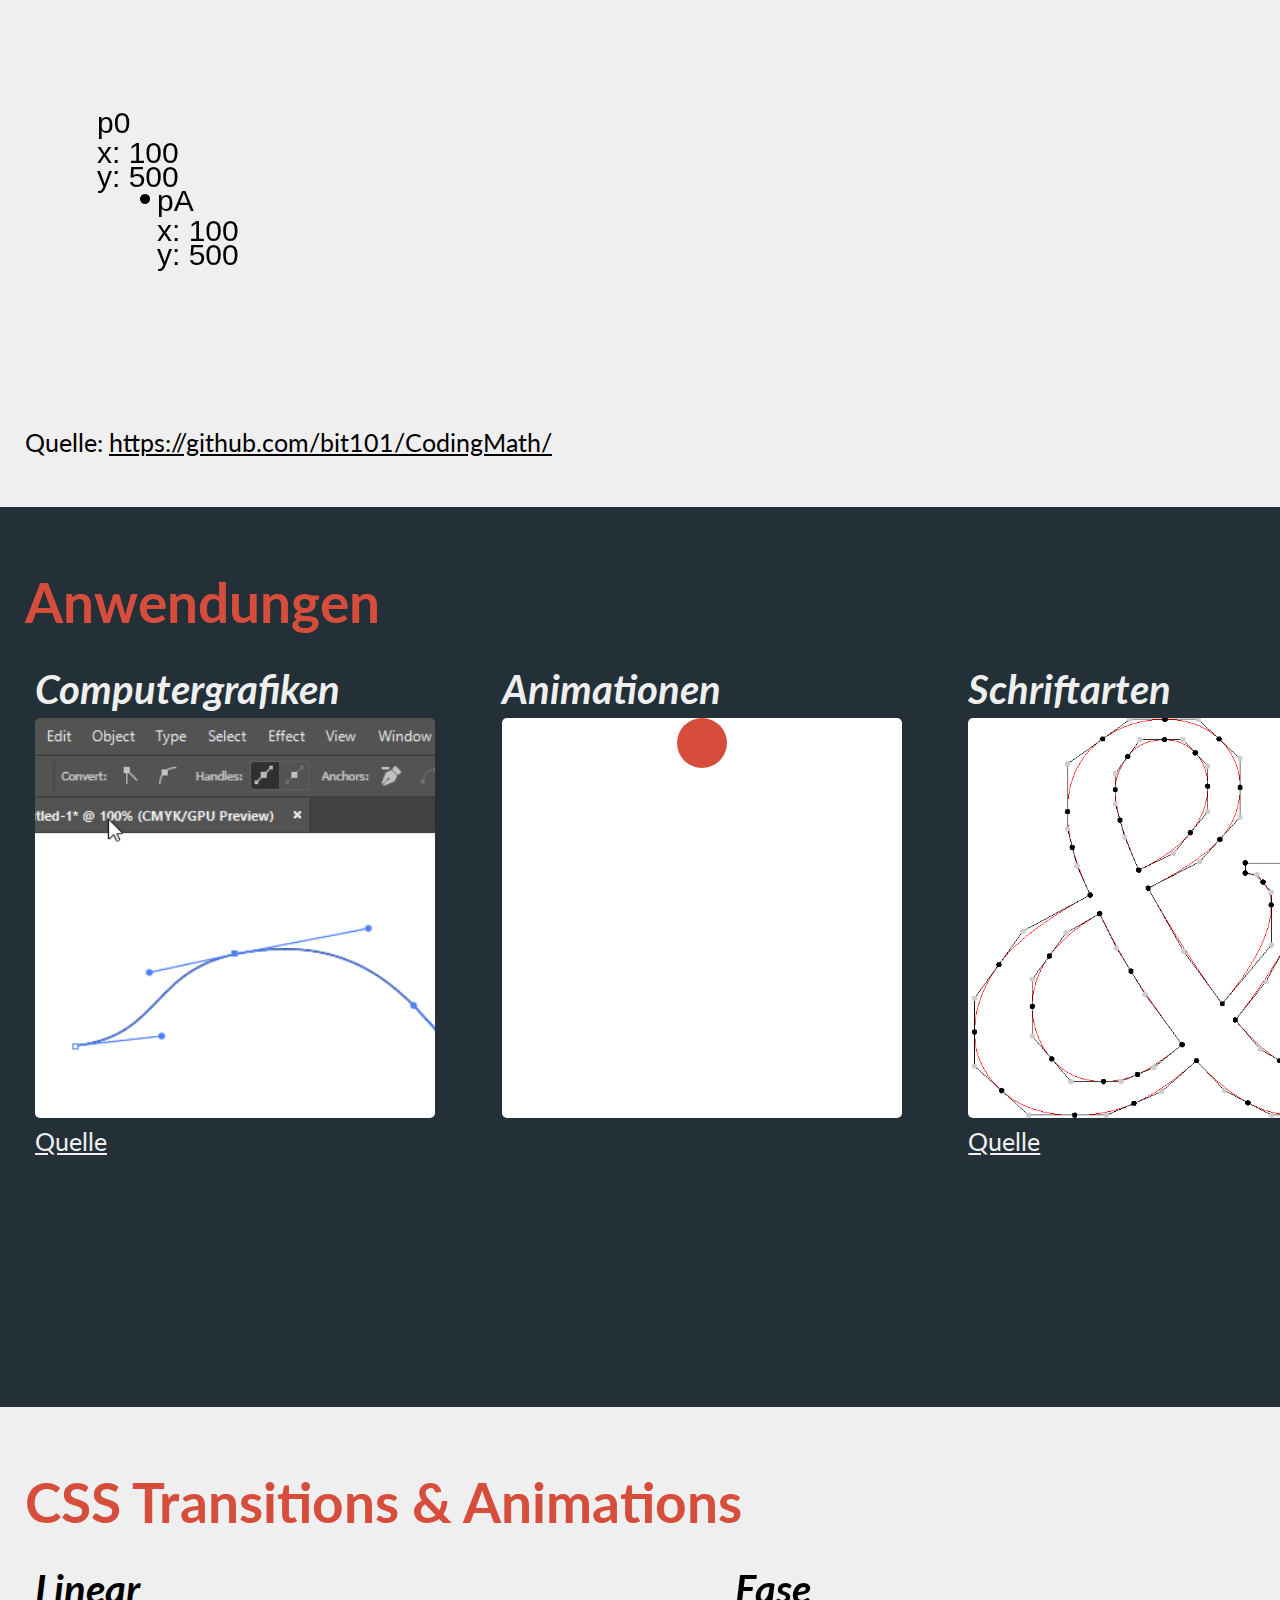
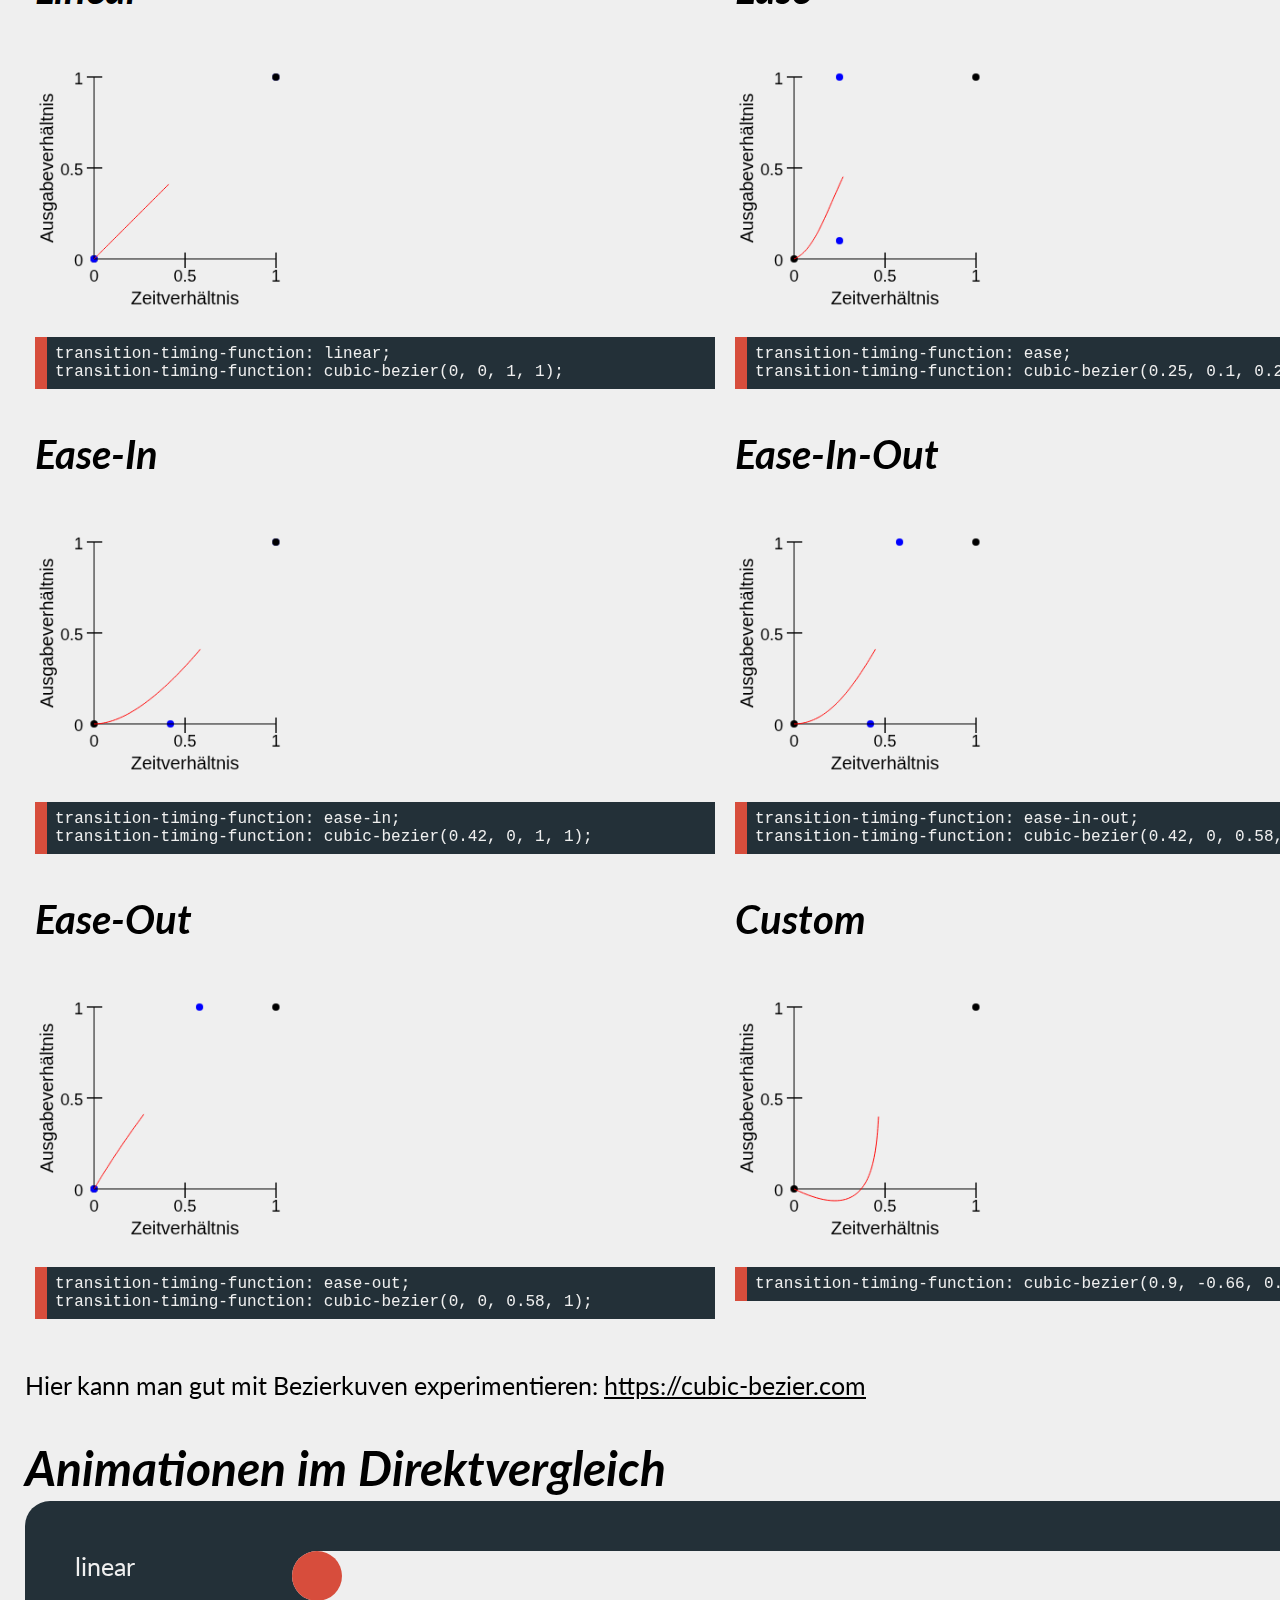
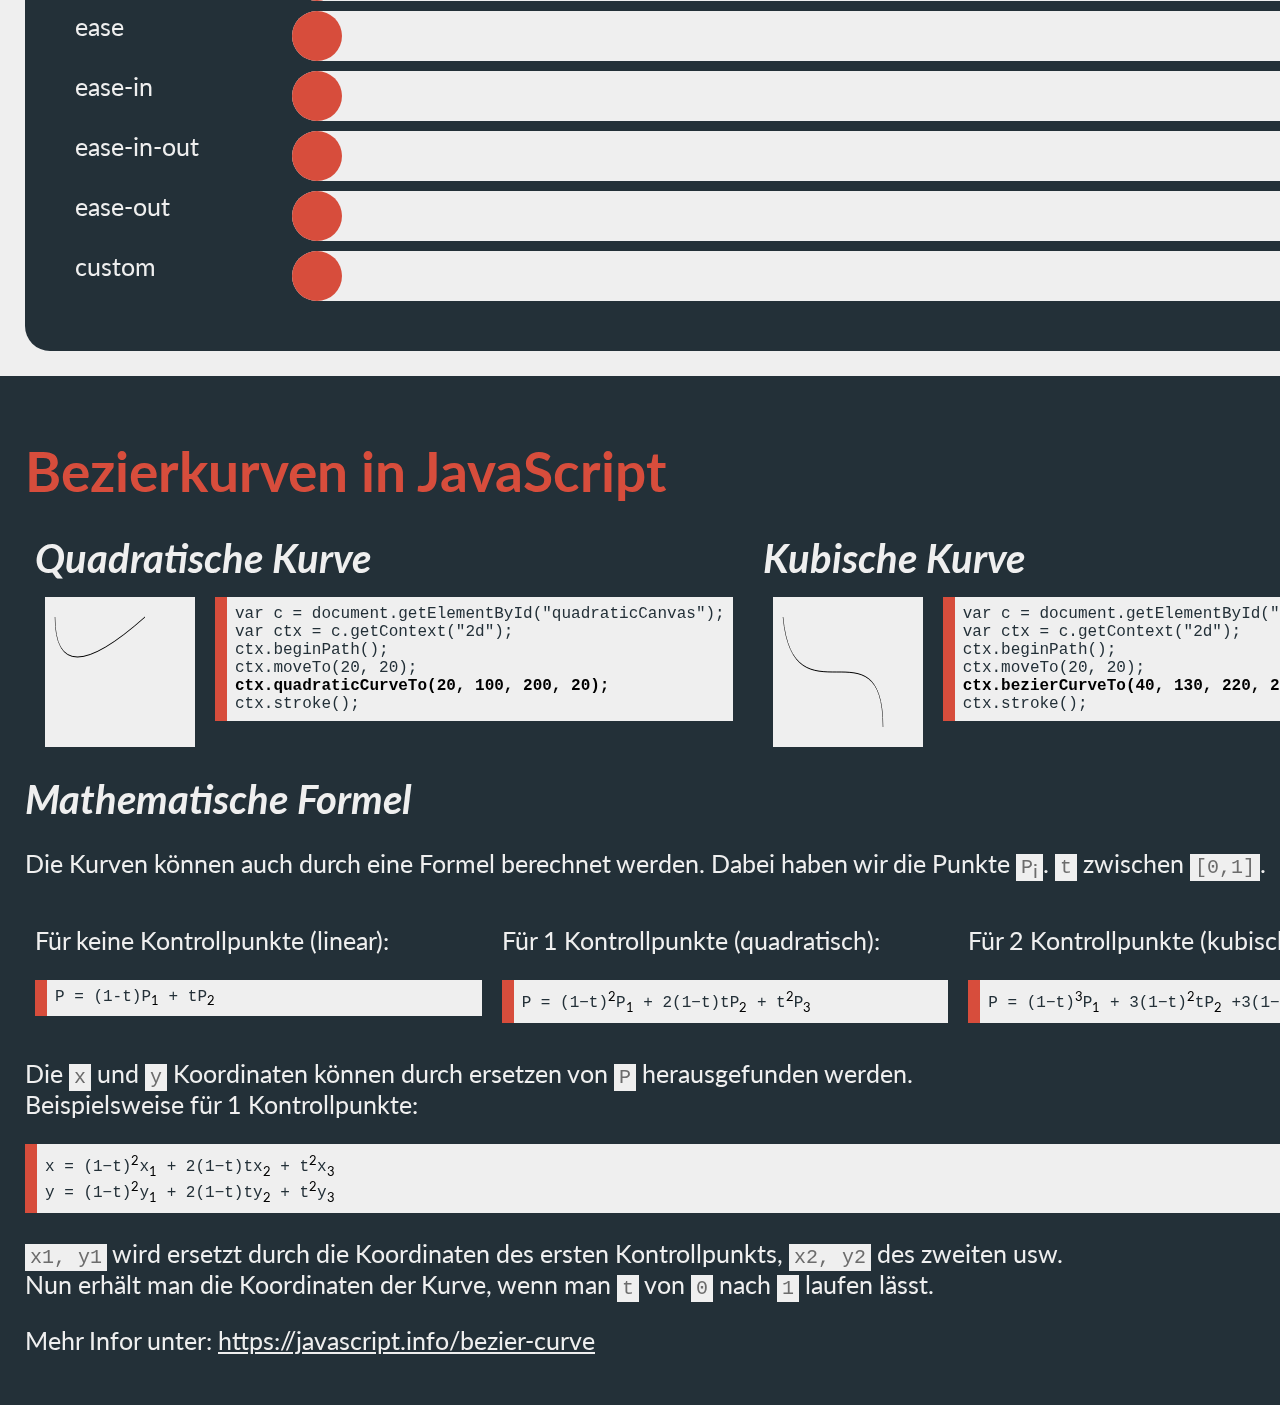
==== commit c9d48684: "cleanup" ====
--- a/index.html
+++ b/index.html
@@ -195,8 +195,6 @@
 ctx.moveTo(20, 20);
 <b>ctx.quadraticCurveTo(20, 100, 200, 20);</b>
 ctx.stroke();
- 
- 
 </pre>
                         </div>
                     </div>
@@ -214,15 +212,13 @@
 ctx.moveTo(20, 20);
 <b>ctx.bezierCurveTo(40, 130, 220, 20, 220, 130);</b>
 ctx.stroke();
- 
- 
 </pre>
                         </div>
                     </div>
                 </div>
             </div>
             <h3>Mathematische Formel</h3>
-            <p>Die Kurven können auch durch eine Formel berechnet werden. Dabei haben wir die Kontrollpunkte <code>P<sub>i</sub></code>. Ein Punkt hat jeweils die Koordinaten <code>P<sub>1</sub> = (x<sub>1</sub>, y<sub>1</sub>)</code> etc. und den Parameter
+            <p>Die Kurven können auch durch eine Formel berechnet werden. Dabei haben wir die Punkte <code>P<sub>i</sub></code>.
                 <code>t</code> zwischen <code>[0,1]</code>.<br>
             </p>
             <div class="grid-wrapper grid-3">
@@ -239,7 +235,7 @@
                     <pre>P = (1−t)<sup>3</sup>P<sub>1</sub> + 3(1−t)<sup>2</sup>tP<sub>2</sub> +3(1−t)t<sup>2</sup>P<sub>3</sub> + t<sup>3</sup>P<sub>4</sub></pre>
                 </div>
             </div>
-            <p>Die <code>x</code> und <code>y</code> Koordinaten können durch ersetzen von <code>P</code> herausgefunden werden.<br> Beispielsweise für 3 Kontrollpunkte:</p>
+            <p>Die <code>x</code> und <code>y</code> Koordinaten können durch ersetzen von <code>P</code> herausgefunden werden.<br> Beispielsweise für 1 Kontrollpunkte:</p>
             <pre>x = (1−t)<sup>2</sup>x<sub>1</sub> + 2(1−t)tx<sub>2</sub> + t<sup>2</sup>x<sub>3</sub>
 y = (1−t)<sup>2</sup>y<sub>1</sub> + 2(1−t)ty<sub>2</sub> + t<sup>2</sup>y<sub>3</sub></pre>
             <p><code>x1, y1</code> wird ersetzt durch die Koordinaten des ersten Kontrollpunkts, <code>x2, y2</code> des zweiten usw.<br> Nun erhält man die Koordinaten der Kurve, wenn man <code>t</code> von <code>0</code> nach <code>1</code> laufen lässt.</p>
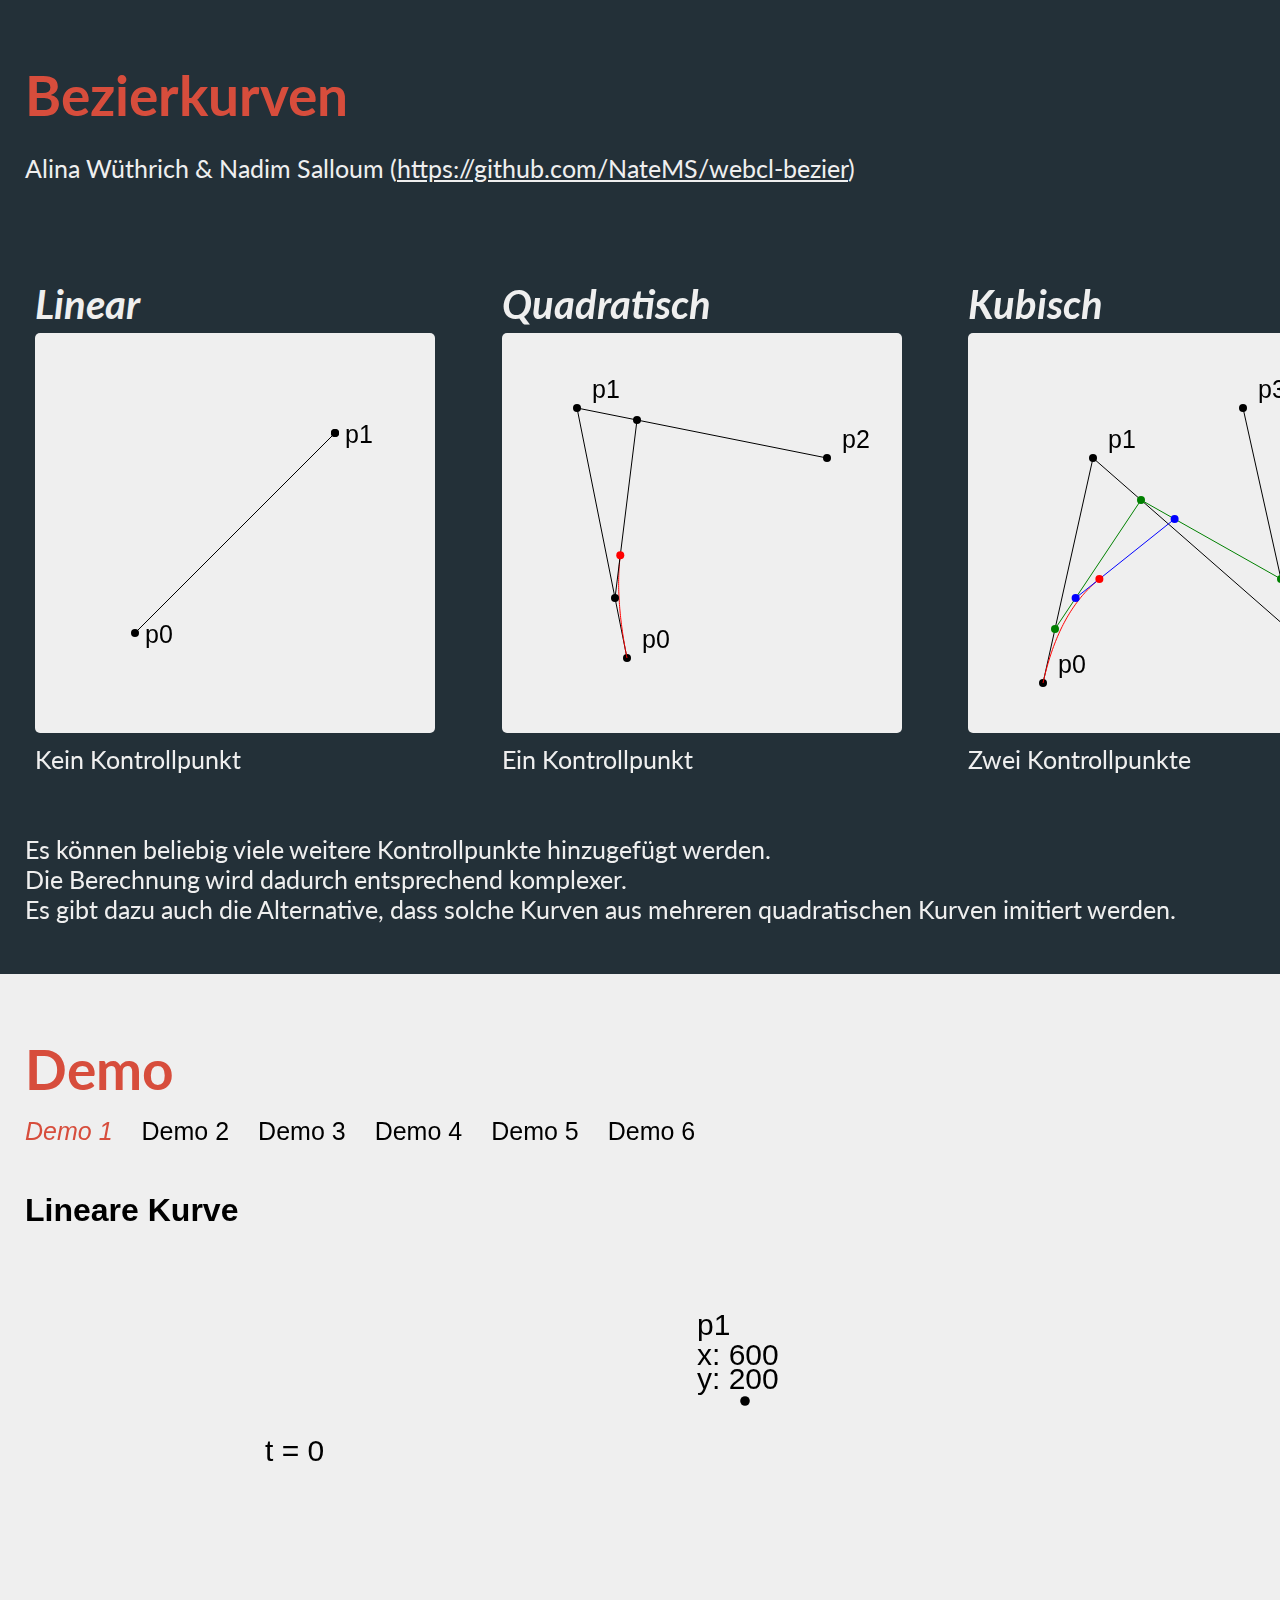
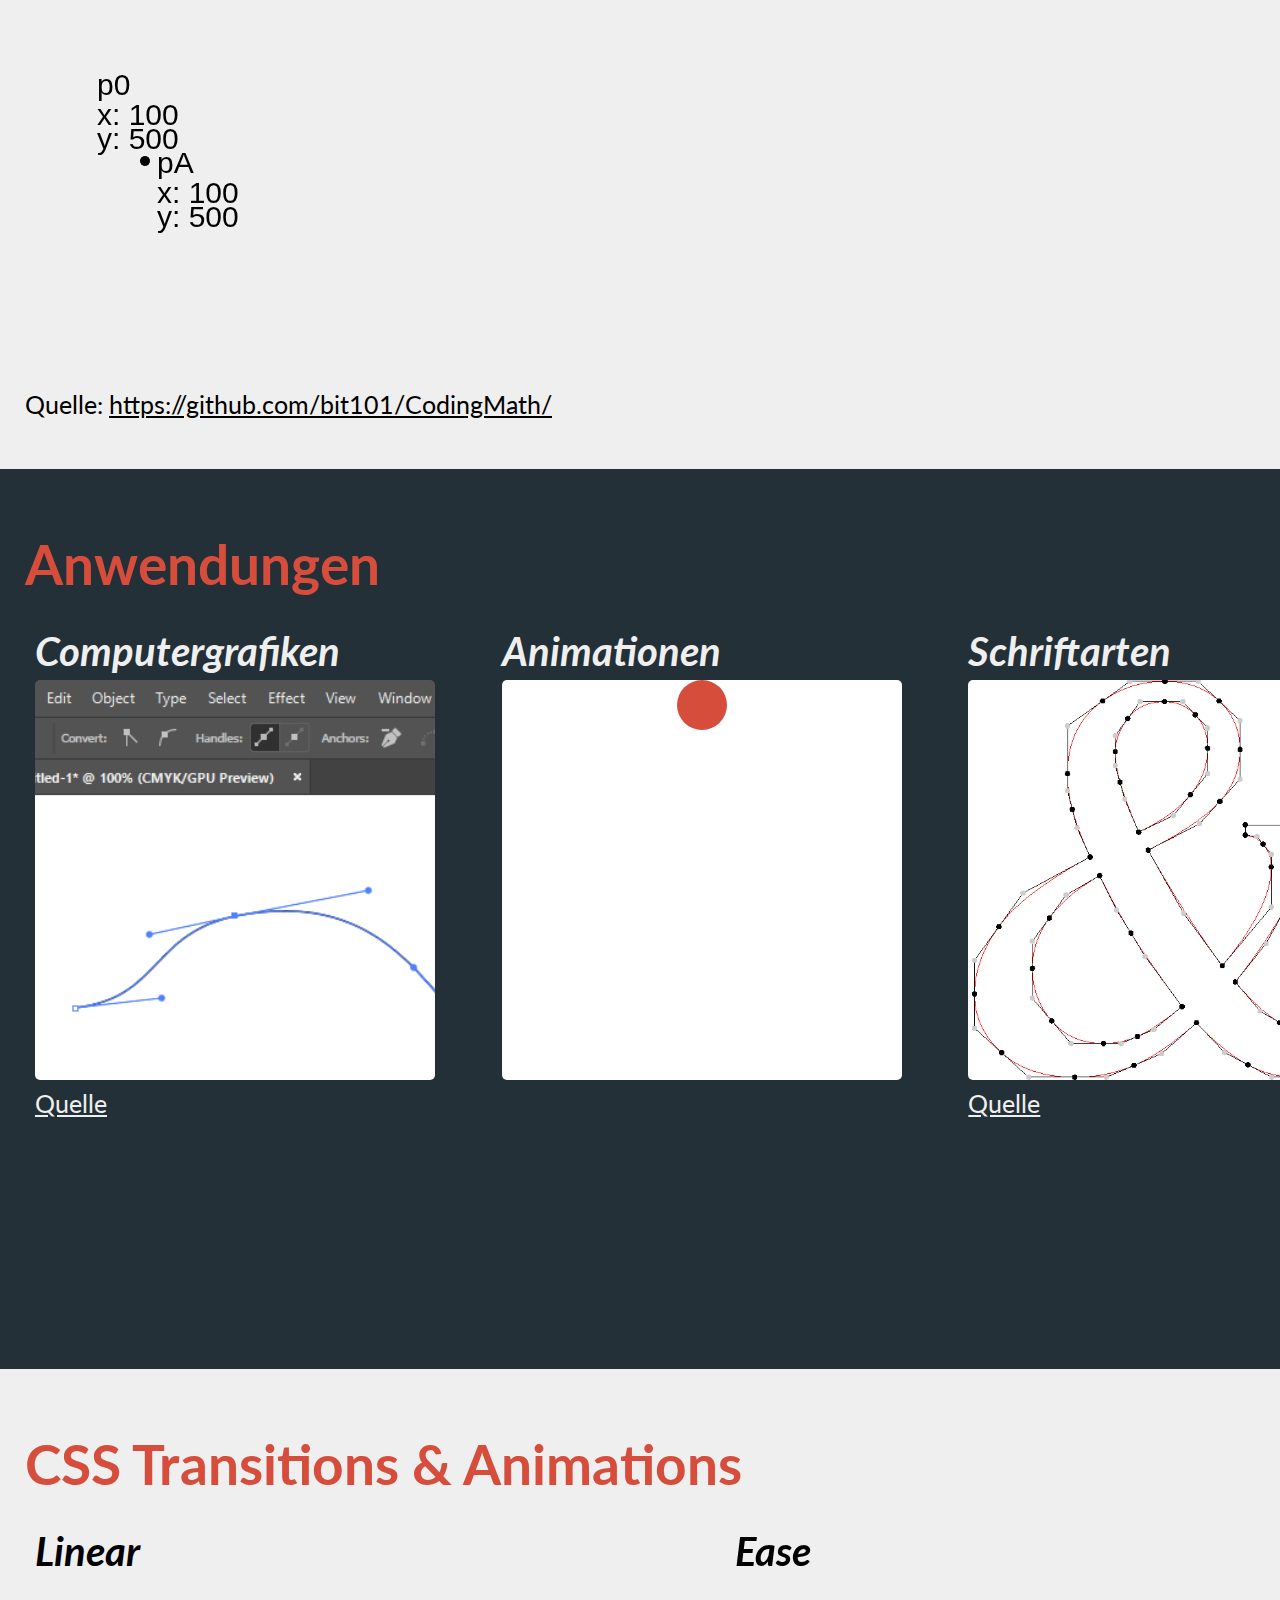
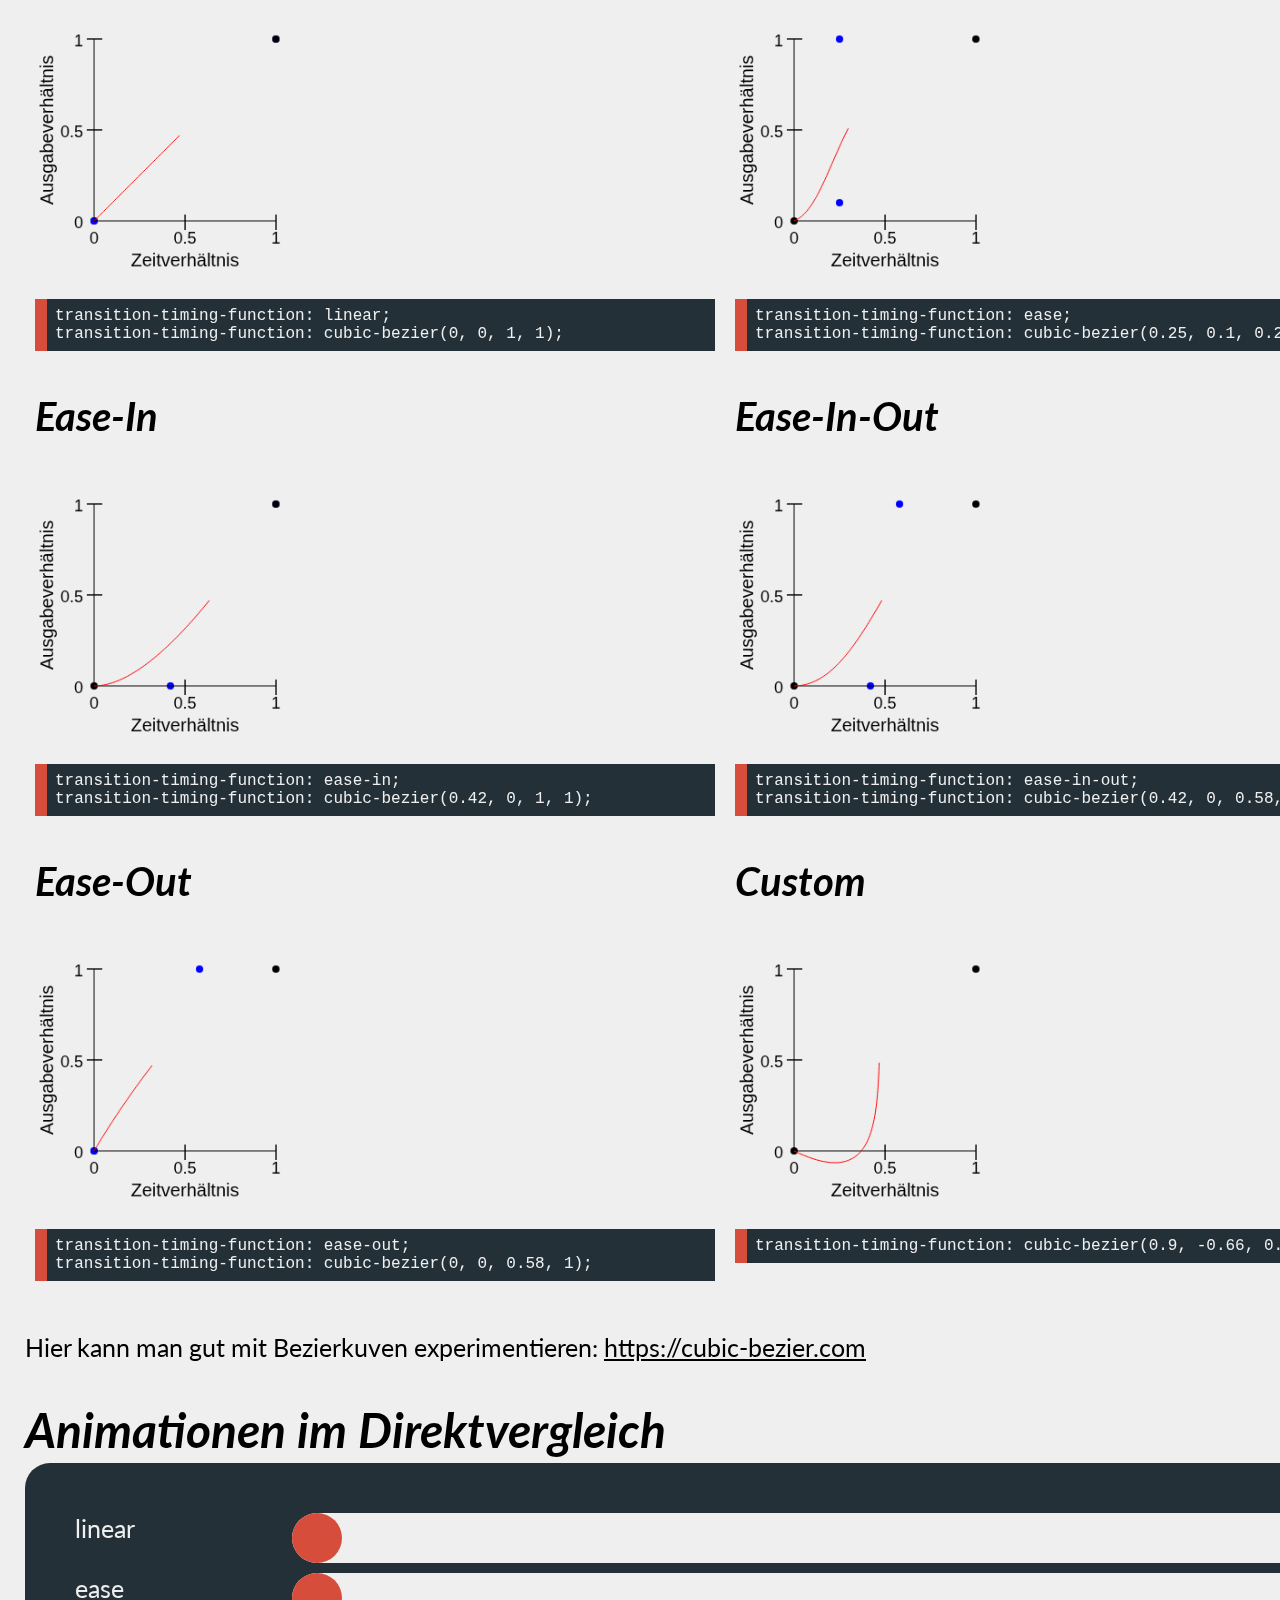
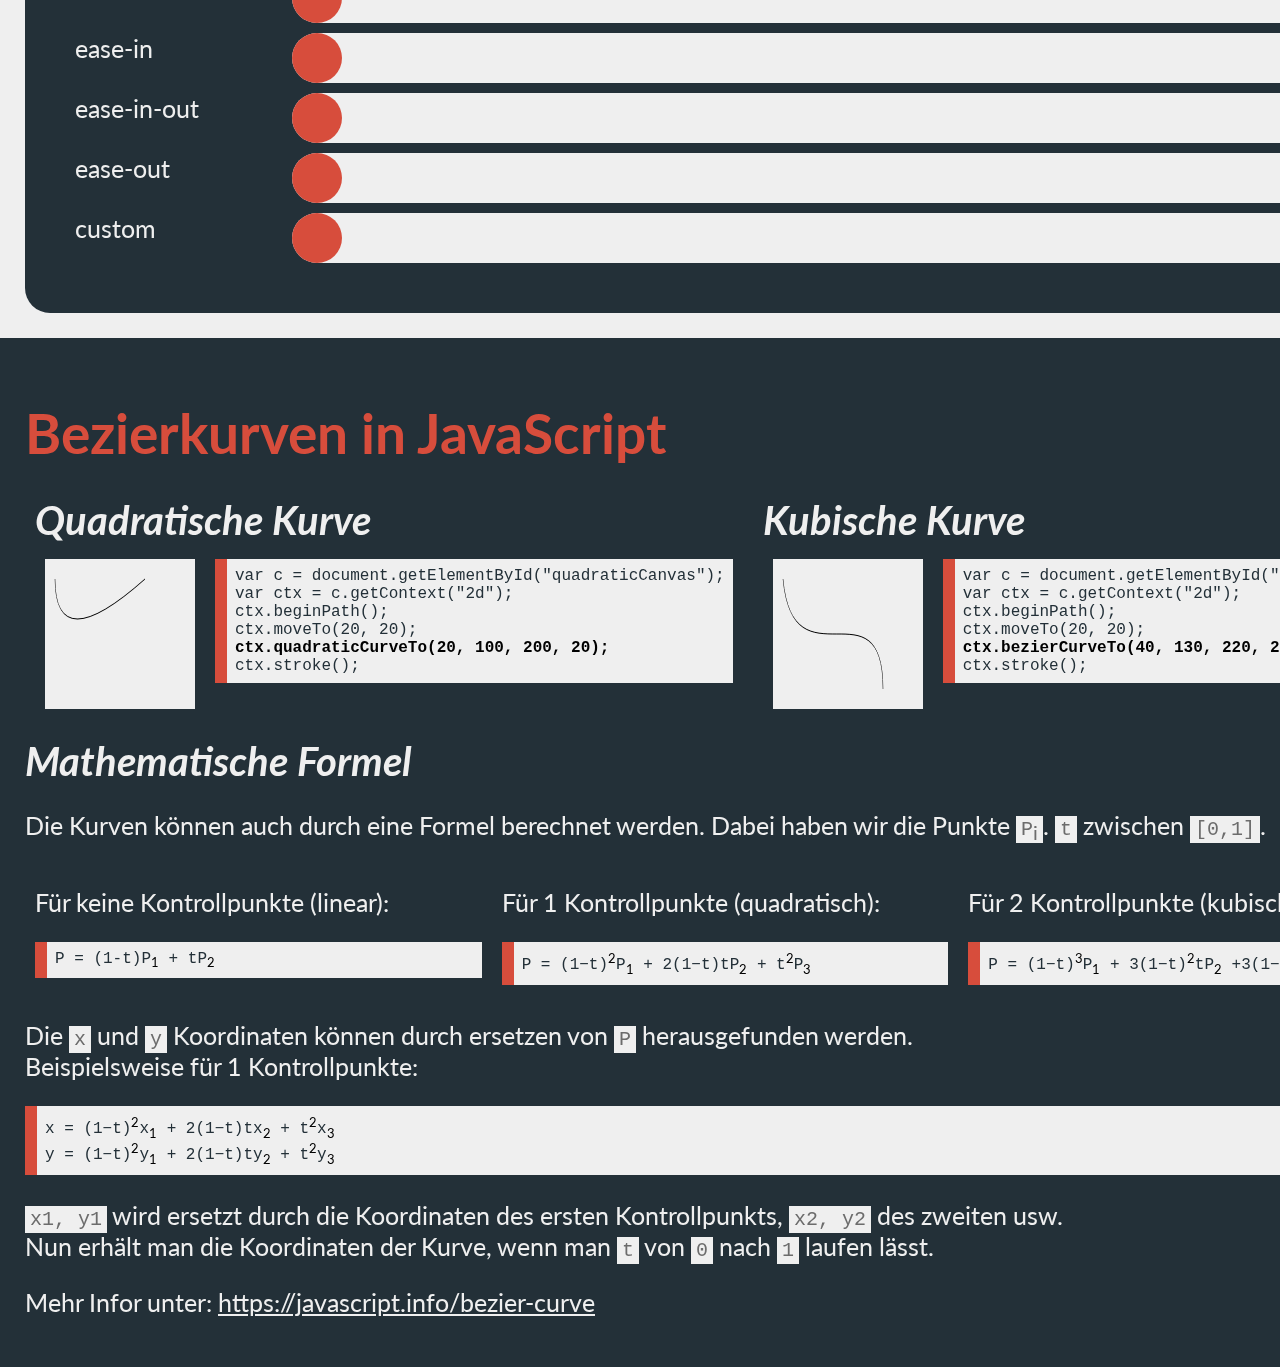
==== commit 22bc1f53: "cleanup" ====
--- a/index.html
+++ b/index.html
@@ -16,7 +16,7 @@
         <div class="content">
             <h1>Bezierkurven</h1>
             <p>Alina Wüthrich & Nadim Salloum (<a href="https://github.com/NateMS/webcl-bezier">https://github.com/NateMS/webcl-bezier</a>)</p>
-            <br><br><br><br><br>
+            <br><br><br>
             <div class="grid-wrapper grid-3">
                 <div class="grid-item">
                     <h3>Linear</h3>
